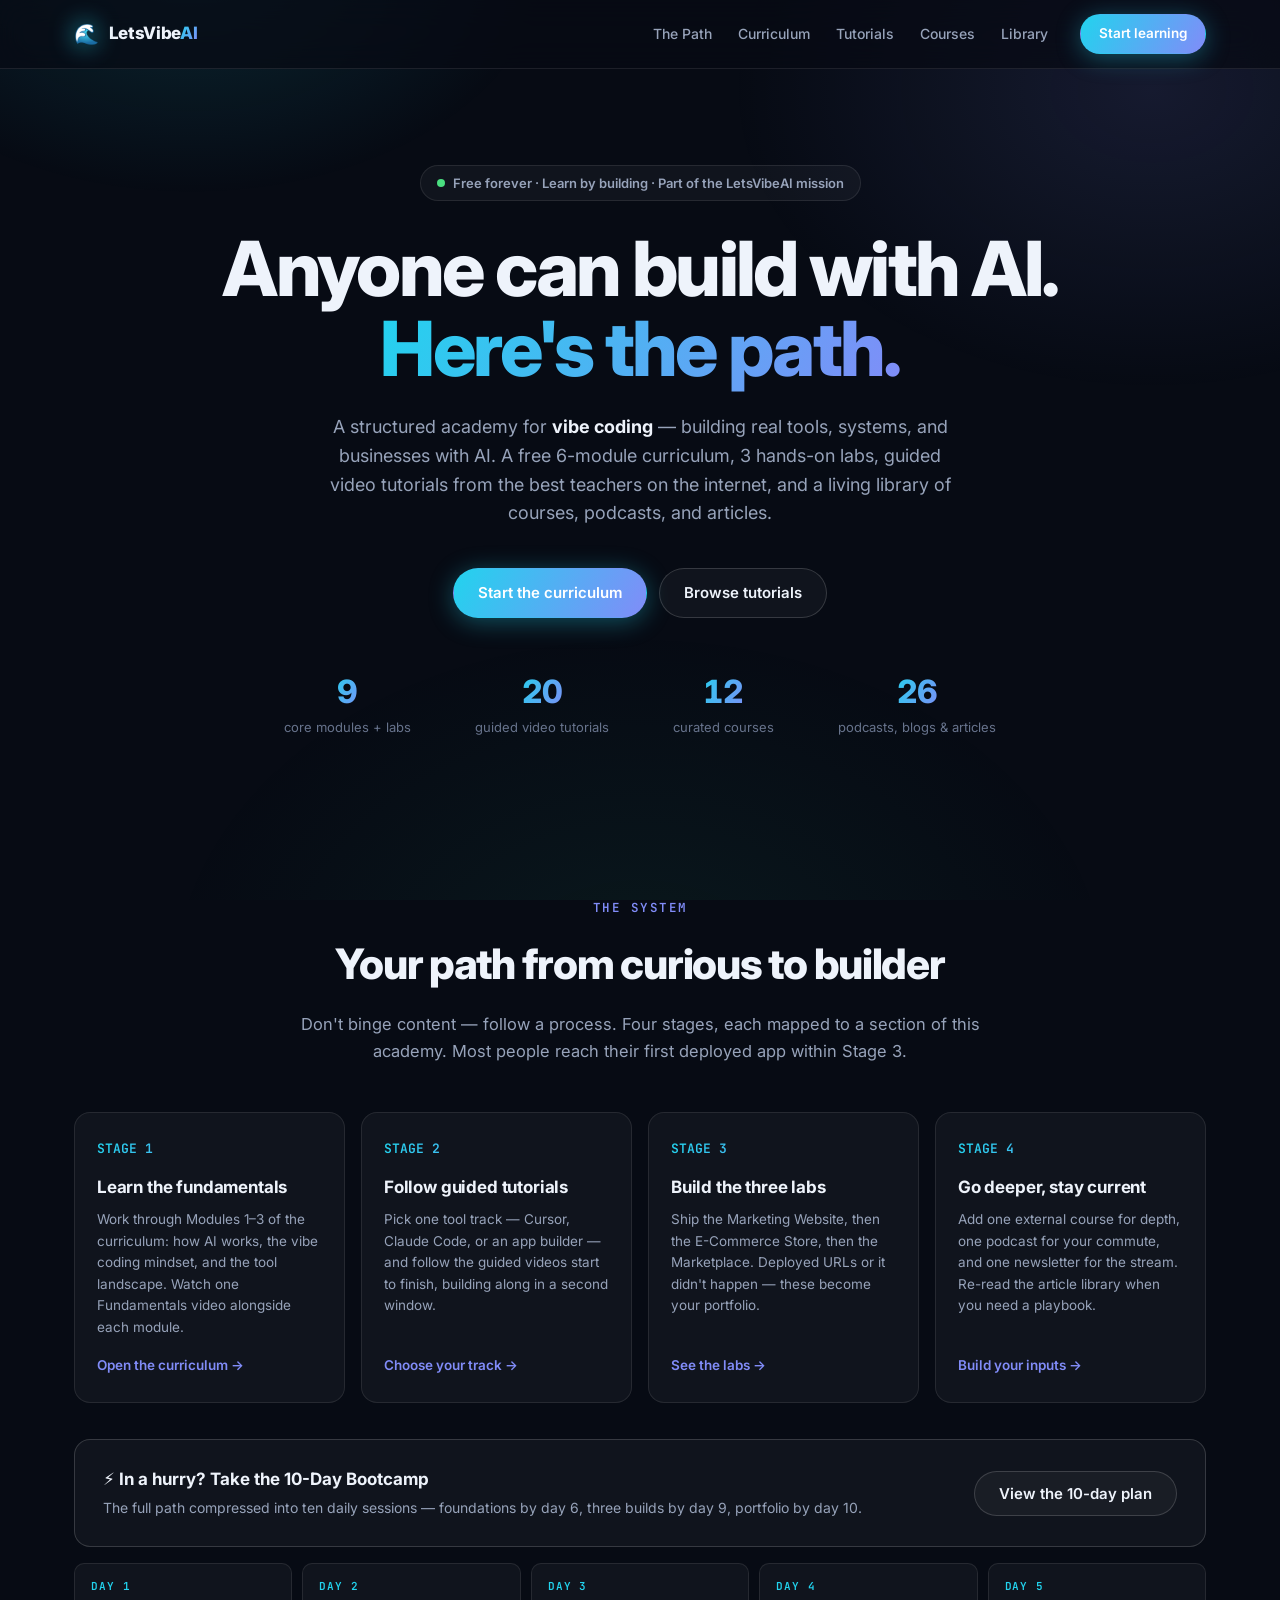
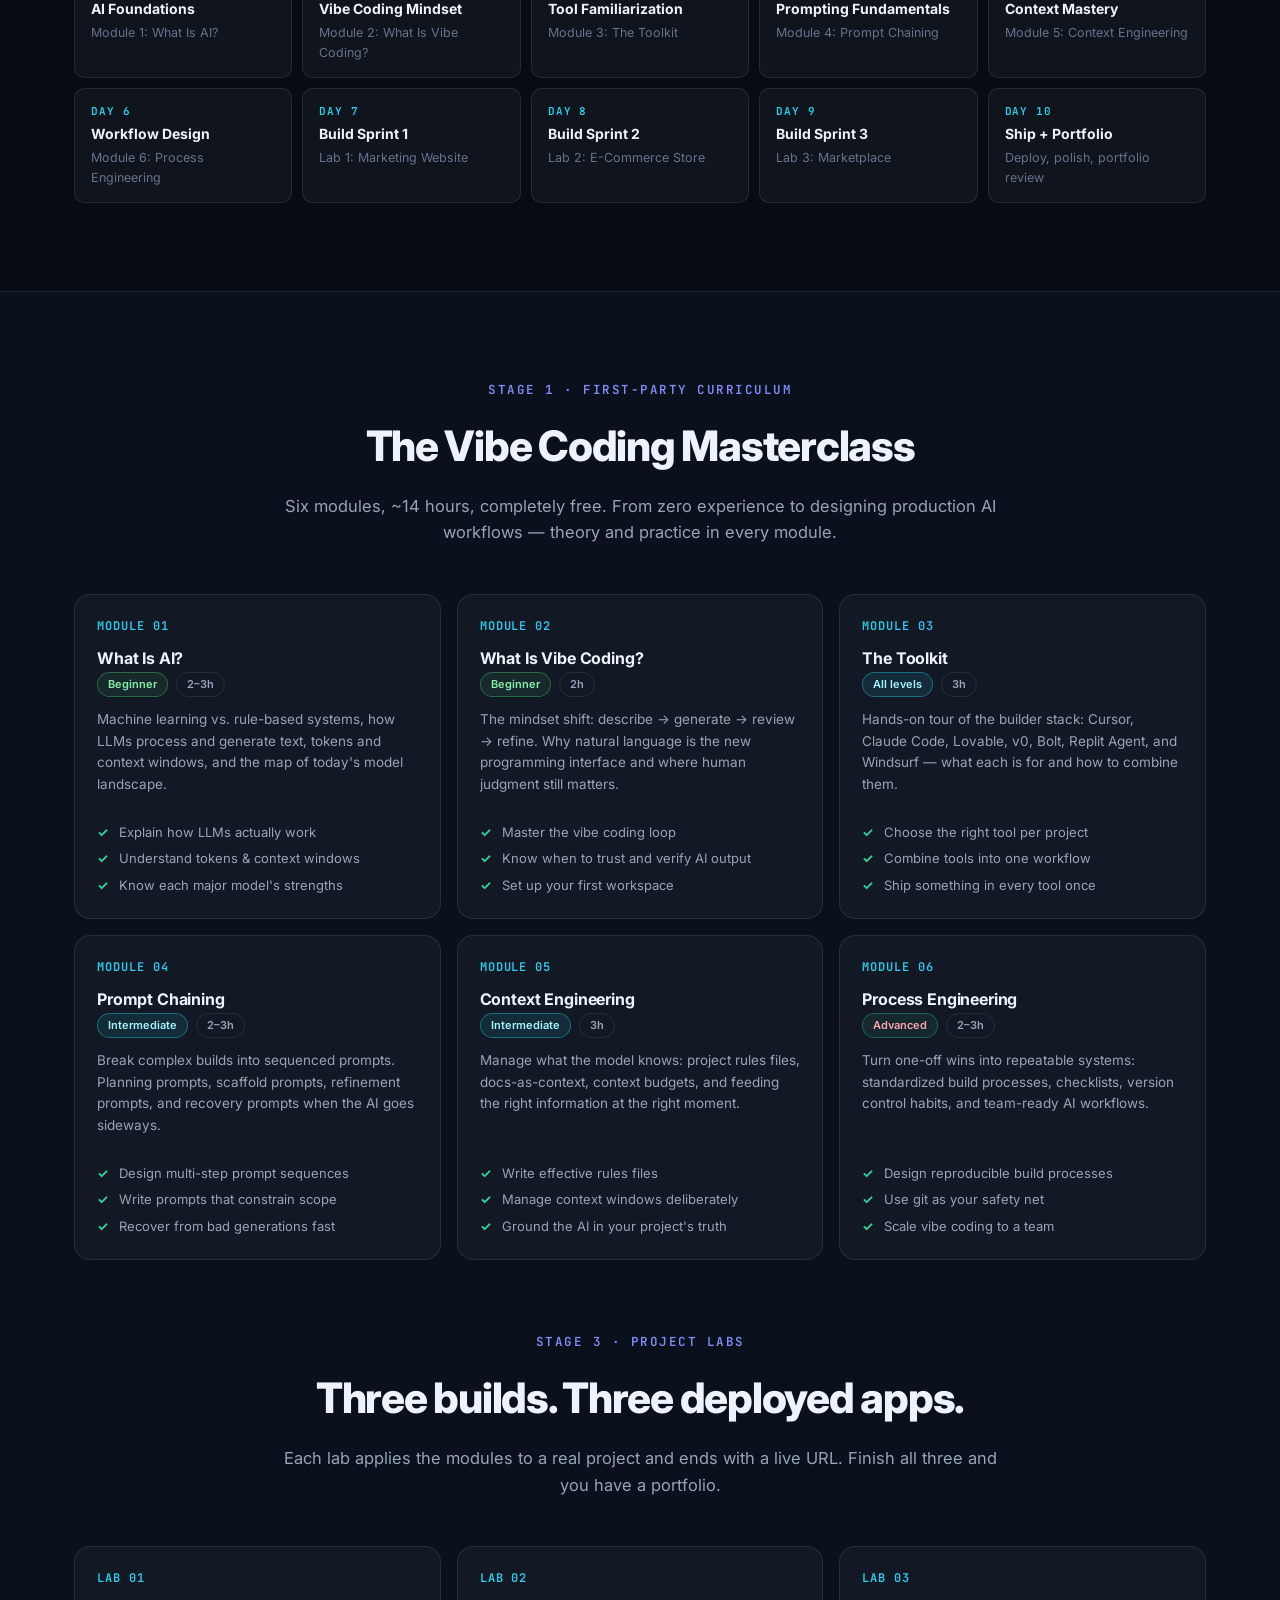
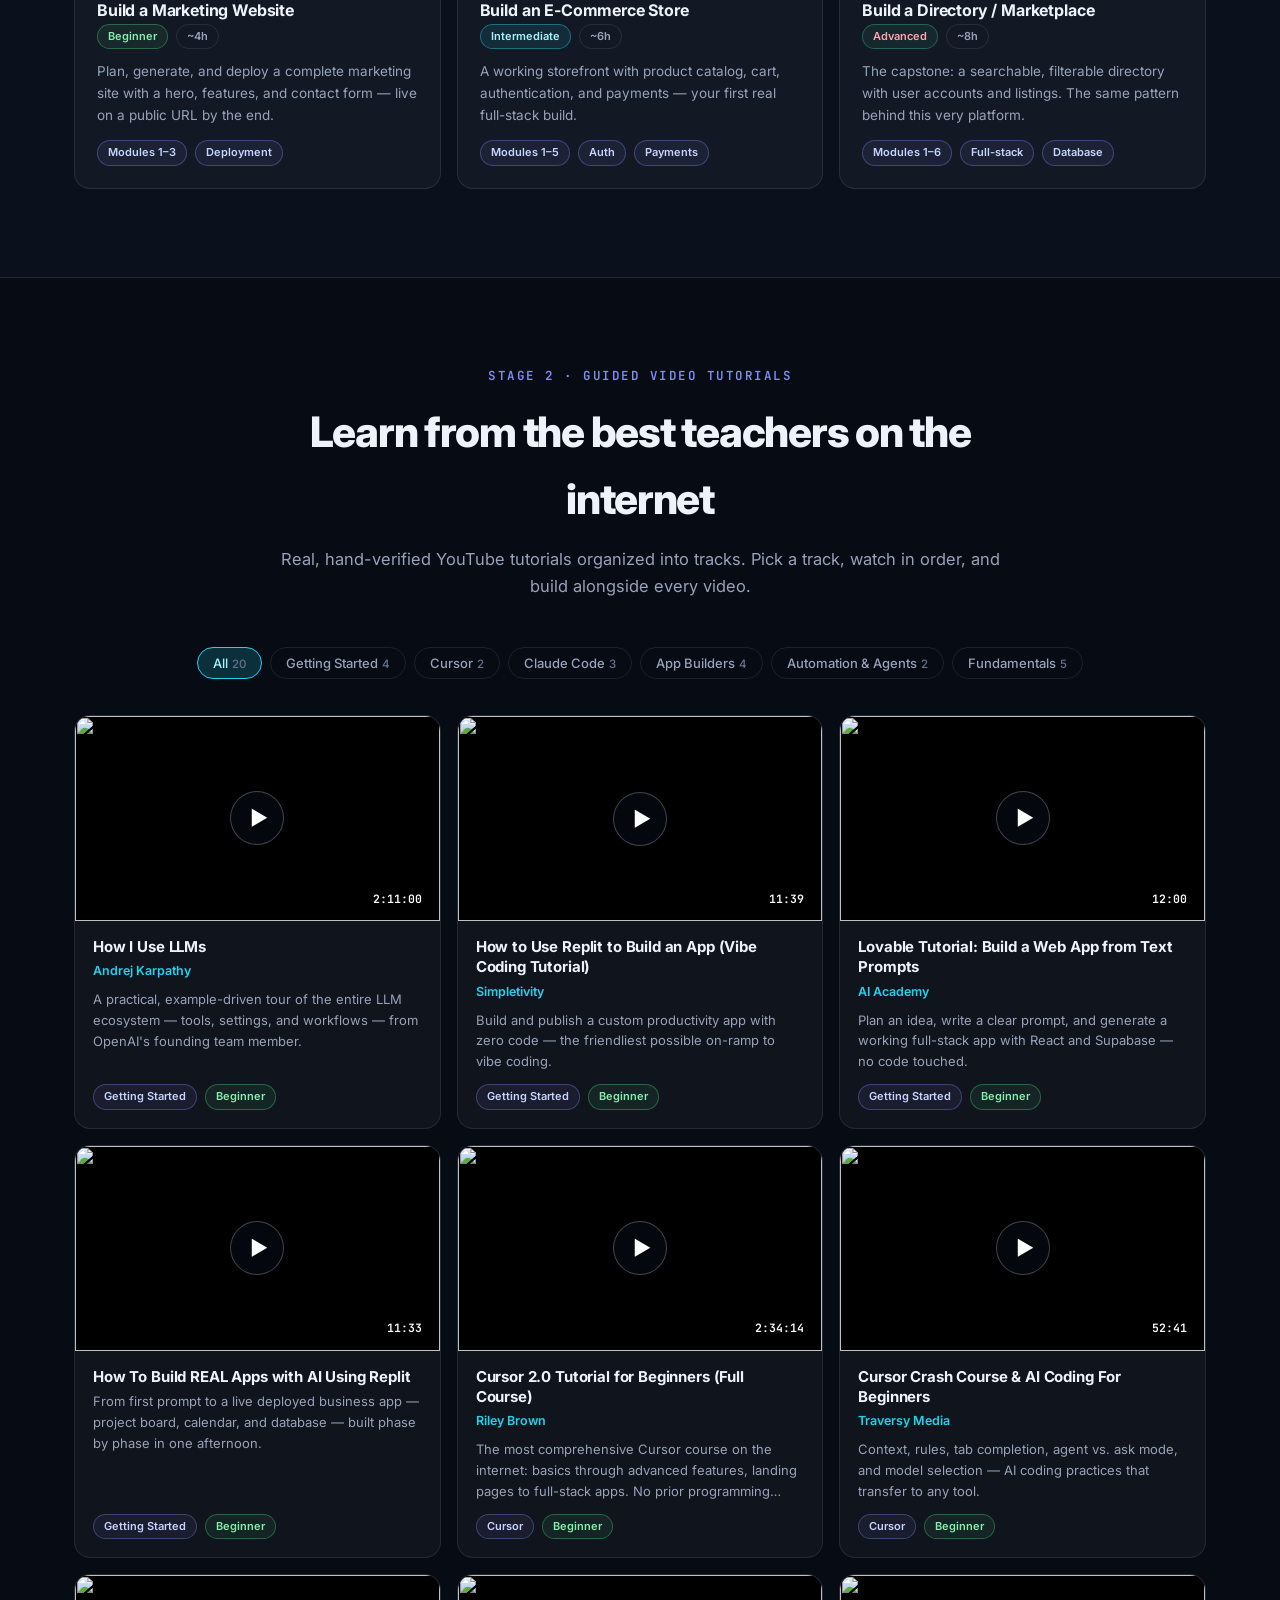
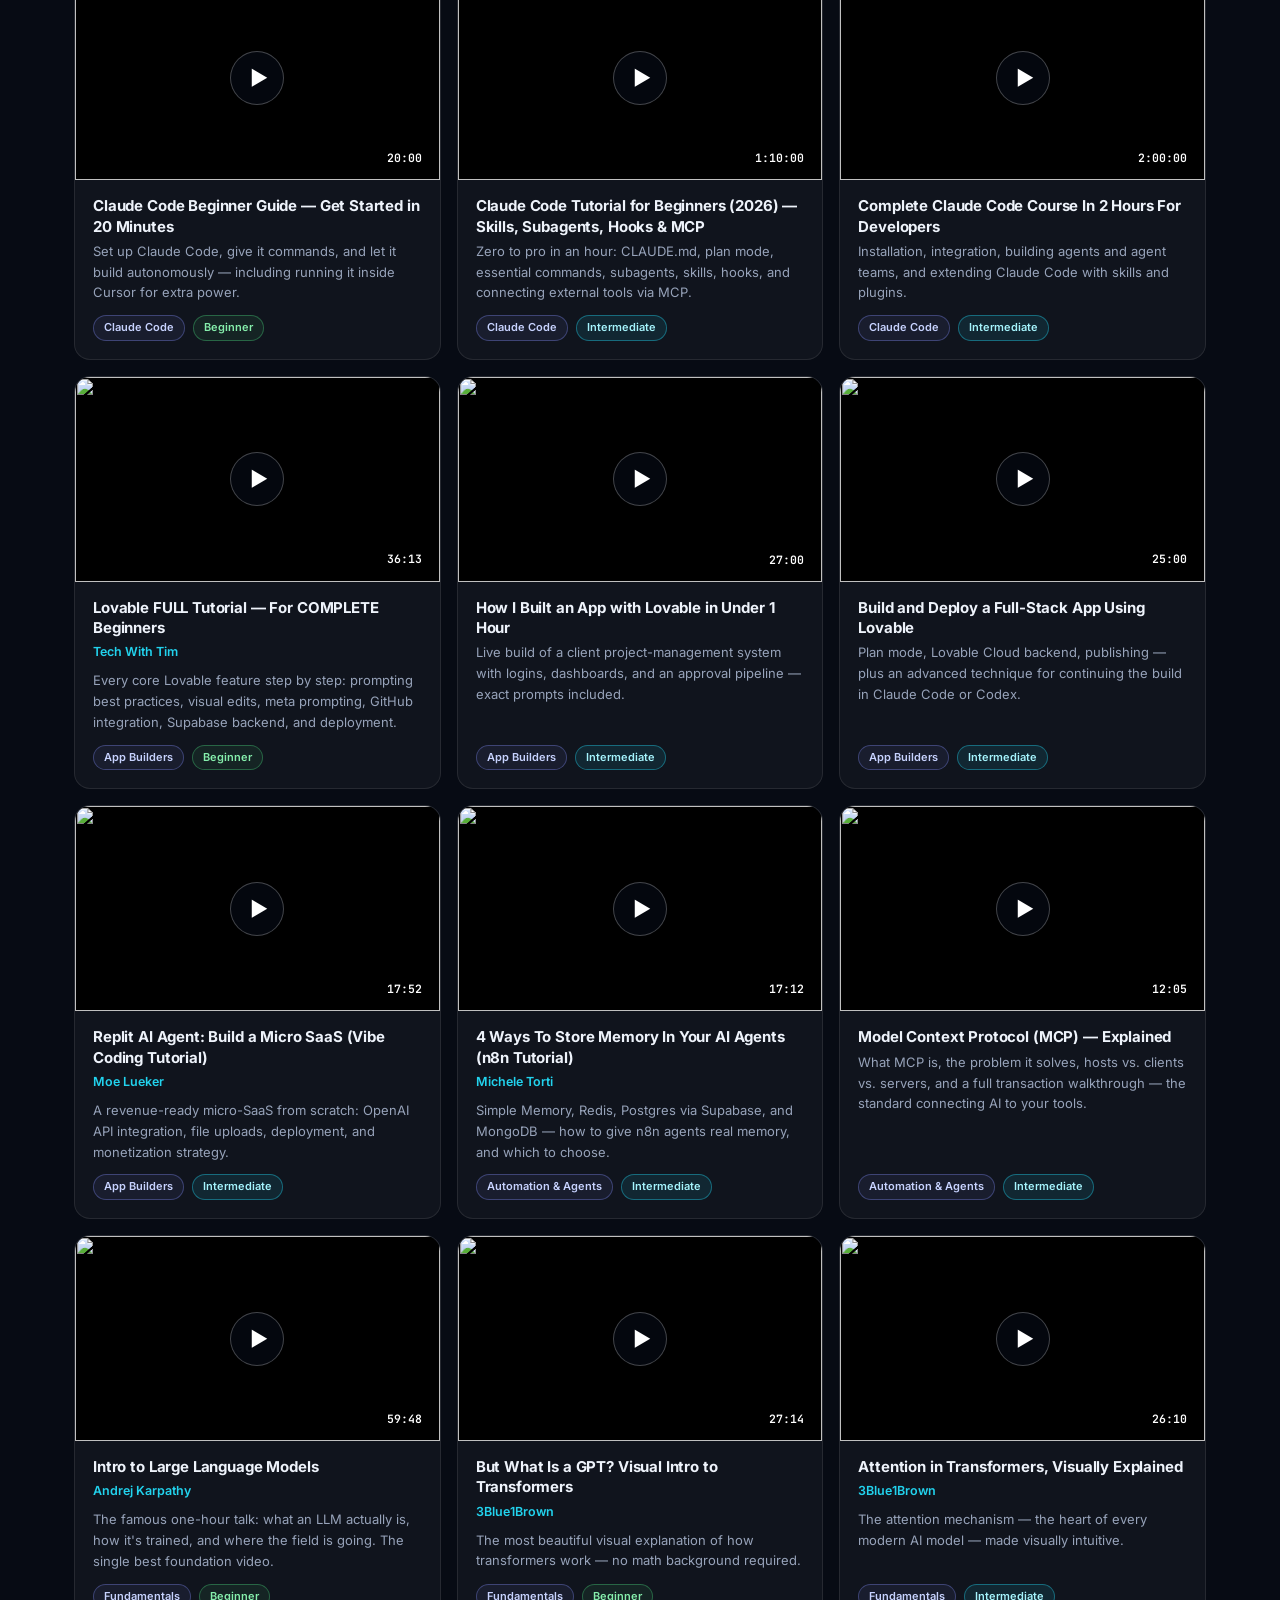
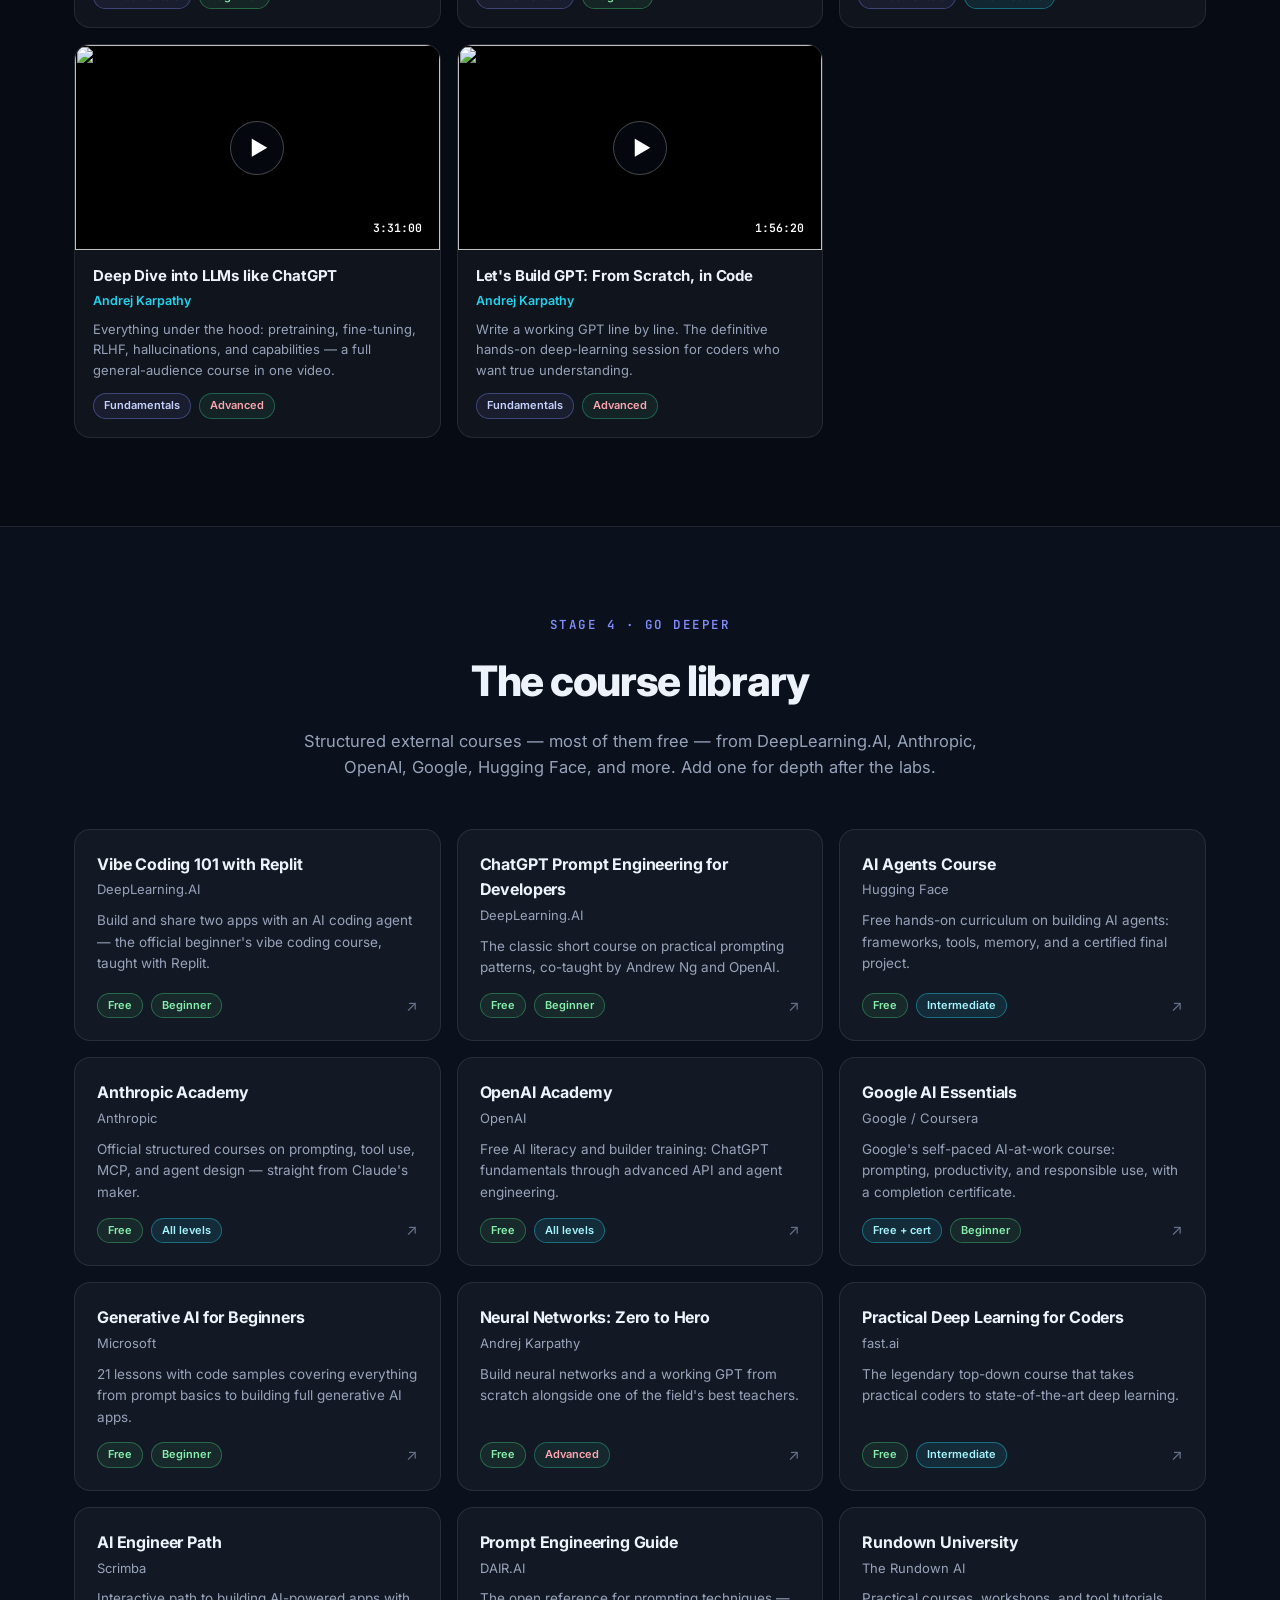
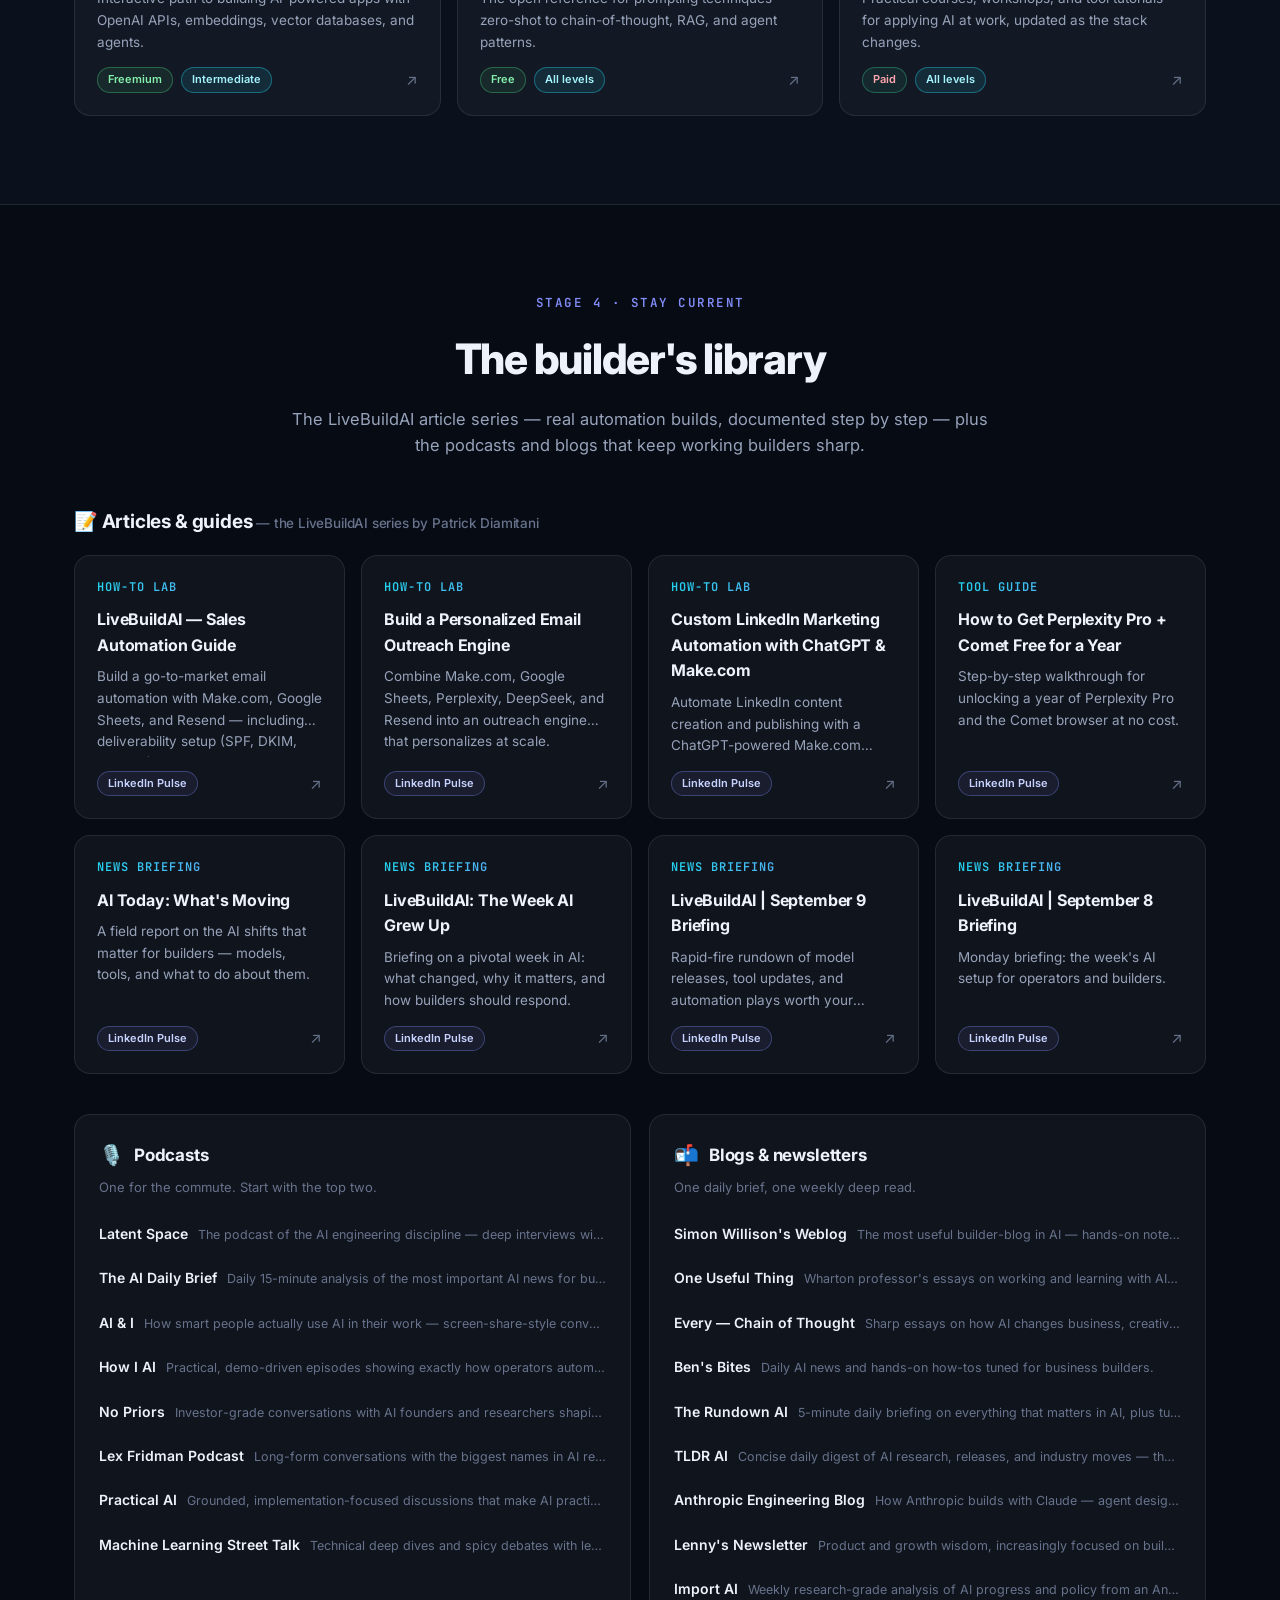
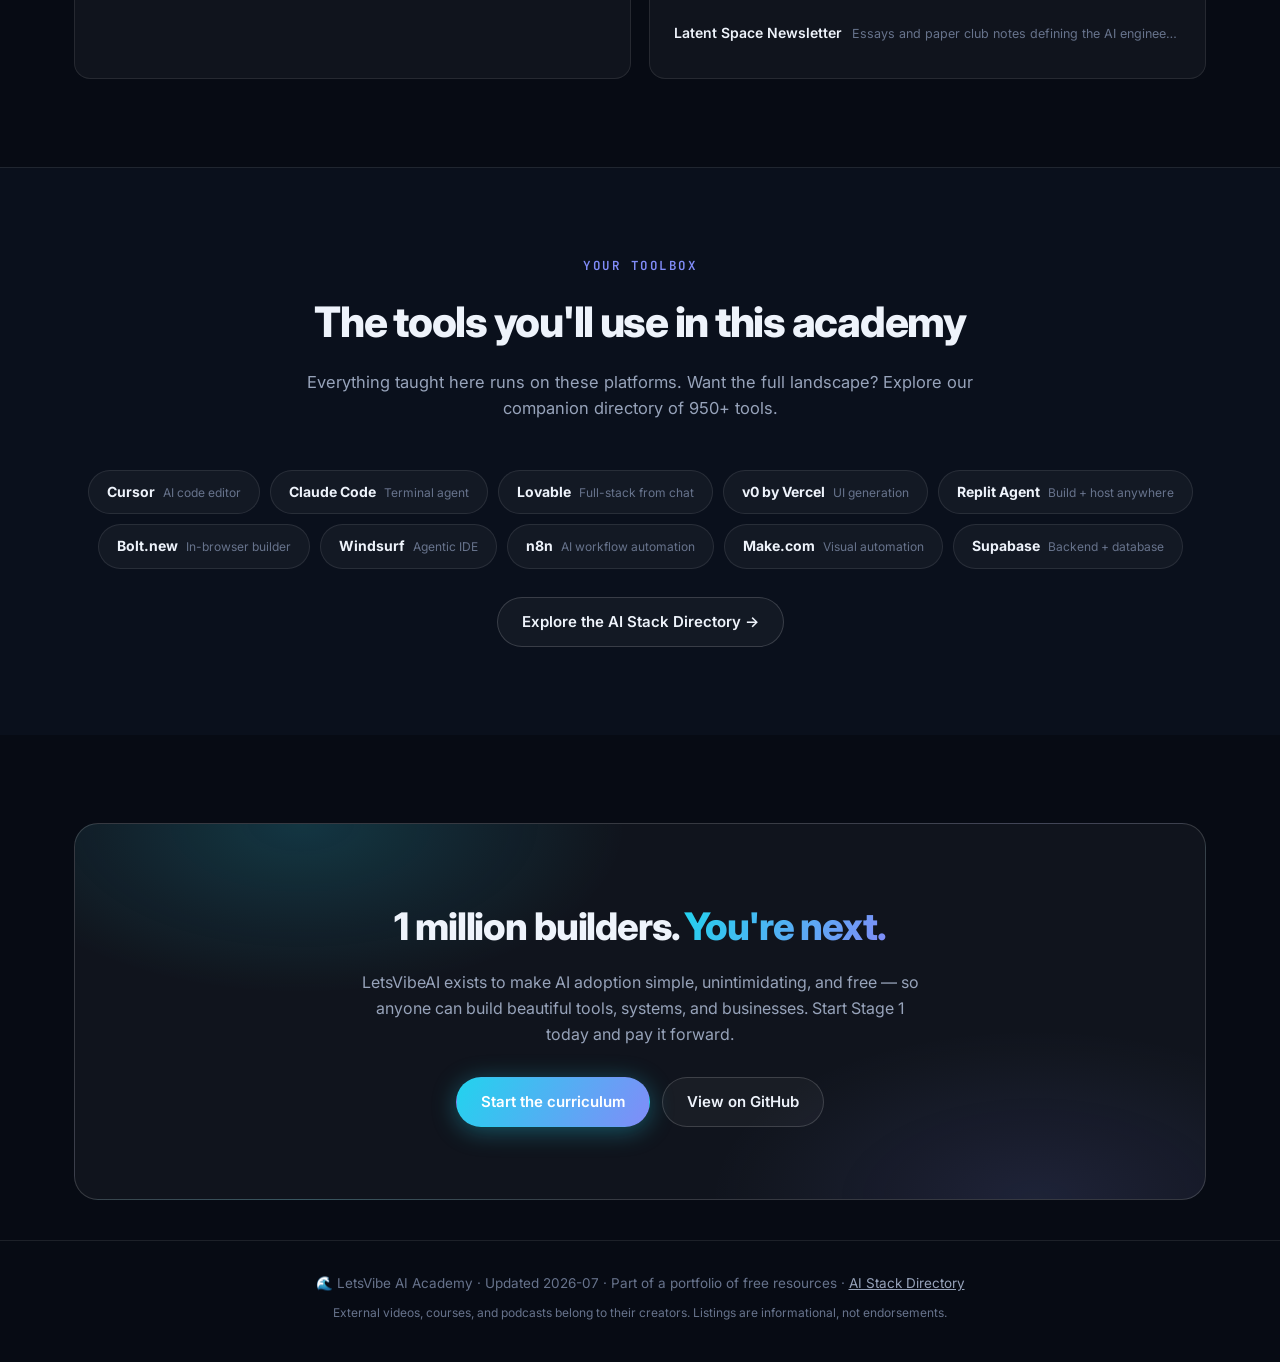
==== letsvibe/index.html @ 491e7964 "Build LetsVibe AI Academy — structured vibe coding learning platform - 4-stage learning path with 10" ====
<!DOCTYPE html>
<html lang="en">
<head>
  <meta charset="UTF-8" />
  <meta name="viewport" content="width=device-width, initial-scale=1.0" />
  <title>LetsVibe AI Academy — Learn to Build with AI, Step by Step</title>
  <meta name="description" content="The structured path from AI-curious to AI builder: a free 6-module curriculum, 3 project labs, guided video tutorials, courses, podcasts, and a builder's article library." />
  <meta property="og:title" content="LetsVibe AI Academy" />
  <meta property="og:description" content="Learn vibe coding with a structured curriculum, real guided tutorials, and a curated library of courses, podcasts, and articles." />
  <meta property="og:type" content="website" />
  <link rel="preconnect" href="https://fonts.googleapis.com" />
  <link rel="preconnect" href="https://fonts.gstatic.com" crossorigin />
  <link href="https://fonts.googleapis.com/css2?family=Inter:wght@400;500;600;700;800&family=JetBrains+Mono:wght@500;600&display=swap" rel="stylesheet" />
  <link rel="icon" href="data:image/svg+xml,<svg xmlns='http://www.w3.org/2000/svg' viewBox='0 0 100 100'><text y='.9em' font-size='90'>🌊</text></svg>" />
  <link rel="stylesheet" href="assets/styles.css" />
</head>
<body>

  <div class="bg-glow" aria-hidden="true"></div>

  <!-- ============ NAV ============ -->
  <header class="nav" id="top">
    <div class="nav-inner">
      <a class="brand" href="#top">
        <span class="brand-mark">🌊</span>
        <span class="brand-name">LetsVibe<span class="brand-accent">AI</span></span>
      </a>
      <nav class="nav-links">
        <a href="#path">The Path</a>
        <a href="#curriculum">Curriculum</a>
        <a href="#tutorials">Tutorials</a>
        <a href="#courses">Courses</a>
        <a href="#library">Library</a>
      </nav>
      <a class="btn btn-sm btn-primary nav-cta" href="#path">Start learning</a>
    </div>
  </header>

  <!-- ============ HERO ============ -->
  <section class="hero">
    <div class="container">
      <p class="hero-eyebrow"><span class="pulse-dot"></span> Free forever · Learn by building · Part of the LetsVibeAI mission</p>
      <h1 class="hero-title">Anyone can build with AI.<br /><span class="gradient-text">Here's the path.</span></h1>
      <p class="hero-sub">
        A structured academy for <strong>vibe coding</strong> — building real tools, systems, and businesses
        with AI. A free 6-module curriculum, 3 hands-on labs, guided video tutorials from the best
        teachers on the internet, and a living library of courses, podcasts, and articles.
      </p>
      <div class="hero-actions">
        <a class="btn btn-primary" href="#curriculum">Start the curriculum</a>
        <a class="btn btn-ghost" href="#tutorials">Browse tutorials</a>
      </div>
      <div class="hero-stats">
        <div class="stat"><span class="stat-num" data-stat="modules">—</span><span class="stat-label">core modules + labs</span></div>
        <div class="stat"><span class="stat-num" data-stat="videos">—</span><span class="stat-label">guided video tutorials</span></div>
        <div class="stat"><span class="stat-num" data-stat="courses">—</span><span class="stat-label">curated courses</span></div>
        <div class="stat"><span class="stat-num" data-stat="library">—</span><span class="stat-label">podcasts, blogs & articles</span></div>
      </div>
    </div>
  </section>

  <!-- ============ THE PATH ============ -->
  <section class="section" id="path">
    <div class="container">
      <div class="section-head">
        <p class="section-eyebrow">The system</p>
        <h2 class="section-title">Your path from curious to builder</h2>
        <p class="section-sub">Don't binge content — follow a process. Four stages, each mapped to a section of this academy. Most people reach their first deployed app within Stage 3.</p>
      </div>
      <ol class="playbook">
        <li class="play-card">
          <div class="play-num">STAGE 1</div>
          <h3>Learn the fundamentals</h3>
          <p>Work through Modules 1–3 of the curriculum: how AI works, the vibe coding mindset, and the tool landscape. Watch one Fundamentals video alongside each module.</p>
          <a class="play-link" href="#curriculum">Open the curriculum →</a>
        </li>
        <li class="play-card">
          <div class="play-num">STAGE 2</div>
          <h3>Follow guided tutorials</h3>
          <p>Pick one tool track — Cursor, Claude Code, or an app builder — and follow the guided videos start to finish, building along in a second window.</p>
          <a class="play-link" href="#tutorials">Choose your track →</a>
        </li>
        <li class="play-card">
          <div class="play-num">STAGE 3</div>
          <h3>Build the three labs</h3>
          <p>Ship the Marketing Website, then the E-Commerce Store, then the Marketplace. Deployed URLs or it didn't happen — these become your portfolio.</p>
          <a class="play-link" href="#labs">See the labs →</a>
        </li>
        <li class="play-card">
          <div class="play-num">STAGE 4</div>
          <h3>Go deeper, stay current</h3>
          <p>Add one external course for depth, one podcast for your commute, and one newsletter for the stream. Re-read the article library when you need a playbook.</p>
          <a class="play-link" href="#library">Build your inputs →</a>
        </li>
      </ol>
      <div class="bootcamp-banner">
        <div>
          <h3>⚡ In a hurry? Take the 10-Day Bootcamp</h3>
          <p>The full path compressed into ten daily sessions — foundations by day 6, three builds by day 9, portfolio by day 10.</p>
        </div>
        <button class="btn btn-ghost" id="bootcamp-toggle">View the 10-day plan</button>
      </div>
      <div class="bootcamp-grid" id="bootcamp-grid" hidden></div>
    </div>
  </section>

  <!-- ============ CURRICULUM ============ -->
  <section class="section section-alt" id="curriculum">
    <div class="container">
      <div class="section-head">
        <p class="section-eyebrow">Stage 1 · First-party curriculum</p>
        <h2 class="section-title">The Vibe Coding Masterclass</h2>
        <p class="section-sub">Six modules, ~14 hours, completely free. From zero experience to designing production AI workflows — theory and practice in every module.</p>
      </div>
      <div class="grid grid-3" id="module-grid"></div>

      <div class="section-head labs-head" id="labs">
        <p class="section-eyebrow">Stage 3 · Project labs</p>
        <h2 class="section-title">Three builds. Three deployed apps.</h2>
        <p class="section-sub">Each lab applies the modules to a real project and ends with a live URL. Finish all three and you have a portfolio.</p>
      </div>
      <div class="grid grid-3" id="lab-grid"></div>
    </div>
  </section>

  <!-- ============ GUIDED TUTORIALS ============ -->
  <section class="section" id="tutorials">
    <div class="container">
      <div class="section-head">
        <p class="section-eyebrow">Stage 2 · Guided video tutorials</p>
        <h2 class="section-title">Learn from the best teachers on the internet</h2>
        <p class="section-sub">Real, hand-verified YouTube tutorials organized into tracks. Pick a track, watch in order, and build alongside every video.</p>
      </div>
      <div class="chip-row chip-row-center" id="track-chips"></div>
      <div class="grid grid-3" id="video-grid"></div>
    </div>
  </section>

  <!-- ============ COURSE LIBRARY ============ -->
  <section class="section section-alt" id="courses">
    <div class="container">
      <div class="section-head">
        <p class="section-eyebrow">Stage 4 · Go deeper</p>
        <h2 class="section-title">The course library</h2>
        <p class="section-sub">Structured external courses — most of them free — from DeepLearning.AI, Anthropic, OpenAI, Google, Hugging Face, and more. Add one for depth after the labs.</p>
      </div>
      <div class="grid grid-3" id="course-grid"></div>
    </div>
  </section>

  <!-- ============ LIBRARY: ARTICLES / PODCASTS / BLOGS ============ -->
  <section class="section" id="library">
    <div class="container">
      <div class="section-head">
        <p class="section-eyebrow">Stage 4 · Stay current</p>
        <h2 class="section-title">The builder's library</h2>
        <p class="section-sub">The LiveBuildAI article series — real automation builds, documented step by step — plus the podcasts and blogs that keep working builders sharp.</p>
      </div>

      <h3 class="library-subhead">📝 Articles &amp; guides <span class="library-note">— the LiveBuildAI series by Patrick Diamitani</span></h3>
      <div class="grid grid-4" id="article-grid"></div>

      <div class="lane-cols">
        <div class="lane">
          <div class="lane-head"><span class="lane-icon">🎙️</span><h3>Podcasts</h3></div>
          <p class="lane-sub">One for the commute. Start with the top two.</p>
          <ul class="lane-list" id="podcast-list"></ul>
        </div>
        <div class="lane">
          <div class="lane-head"><span class="lane-icon">📬</span><h3>Blogs &amp; newsletters</h3></div>
          <p class="lane-sub">One daily brief, one weekly deep read.</p>
          <ul class="lane-list" id="blog-list"></ul>
        </div>
      </div>
    </div>
  </section>

  <!-- ============ TOOLBOX ============ -->
  <section class="section section-alt toolbox-section">
    <div class="container">
      <div class="section-head">
        <p class="section-eyebrow">Your toolbox</p>
        <h2 class="section-title">The tools you'll use in this academy</h2>
        <p class="section-sub">Everything taught here runs on these platforms. Want the full landscape? Explore our companion directory of 950+ tools.</p>
      </div>
      <div class="tool-strip" id="tool-strip"></div>
      <p class="toolbox-more"><a class="btn btn-ghost" href="https://aitooldirectory-two.vercel.app" target="_blank" rel="noopener">Explore the AI Stack Directory →</a></p>
    </div>
  </section>

  <!-- ============ CTA / FOOTER ============ -->
  <section class="section cta-section">
    <div class="container">
      <div class="cta-card">
        <h2>1 million builders. <span class="gradient-text">You're next.</span></h2>
        <p>LetsVibeAI exists to make AI adoption simple, unintimidating, and free — so anyone can build beautiful tools, systems, and businesses. Start Stage 1 today and pay it forward.</p>
        <div class="cta-actions">
          <a class="btn btn-primary" href="#curriculum">Start the curriculum</a>
          <a class="btn btn-ghost" href="https://github.com/diamitani/aitooldirectory" rel="noopener">View on GitHub</a>
        </div>
      </div>
    </div>
  </section>

  <footer class="footer">
    <div class="container footer-inner">
      <p>🌊 LetsVibe AI Academy · <span id="footer-updated"></span> · Part of a portfolio of free resources · <a href="https://aitooldirectory-two.vercel.app">AI Stack Directory</a></p>
      <p class="footer-note">External videos, courses, and podcasts belong to their creators. Listings are informational, not endorsements.</p>
    </div>
  </footer>

  <!-- video modal -->
  <div class="video-modal" id="video-modal" hidden>
    <div class="video-modal-backdrop" data-close></div>
    <div class="video-modal-body">
      <button class="video-modal-close" data-close aria-label="Close">✕</button>
      <div class="video-embed" id="video-embed"></div>
    </div>
  </div>

  <script src="assets/data.js"></script>
  <script src="assets/app.js"></script>
</body>
</html>
---- letsvibe/assets/styles.css ----
/* ============================================================
   AI Stack Directory — 2026 Edition
   Dark, glassy, gradient-accented SaaS aesthetic.
   ============================================================ */

:root {
  --bg: #070b14;
  --bg-alt: #0a101c;
  --surface: rgba(255, 255, 255, 0.04);
  --surface-hover: rgba(255, 255, 255, 0.07);
  --border: rgba(255, 255, 255, 0.09);
  --border-strong: rgba(255, 255, 255, 0.16);
  --text: #eef3fb;
  --text-dim: #97a3ba;
  --text-faint: #67738c;
  --accent-1: #22d3ee;
  --accent-2: #818cf8;
  --accent-3: #34d399;
  --gradient: linear-gradient(120deg, var(--accent-1), var(--accent-2));
  --gradient-warm: linear-gradient(120deg, var(--accent-3), var(--accent-1));
  --radius: 16px;
  --radius-sm: 10px;
  --font: "Inter", system-ui, -apple-system, sans-serif;
  --mono: "JetBrains Mono", ui-monospace, monospace;
  --shadow-card: 0 8px 32px rgba(0, 0, 0, 0.35);
}

* { box-sizing: border-box; margin: 0; padding: 0; }

html { scroll-behavior: smooth; scroll-padding-top: 84px; }

body {
  font-family: var(--font);
  background: var(--bg);
  color: var(--text);
  line-height: 1.6;
  -webkit-font-smoothing: antialiased;
  overflow-x: hidden;
}

.container { max-width: 1180px; margin: 0 auto; padding: 0 24px; }

/* ---------- ambient background ---------- */
.bg-glow {
  position: fixed; inset: 0; z-index: -1; pointer-events: none;
  background:
    radial-gradient(600px 400px at 15% -5%, rgba(34, 211, 238, 0.14), transparent 60%),
    radial-gradient(700px 500px at 90% 10%, rgba(129, 140, 248, 0.12), transparent 60%),
    radial-gradient(800px 600px at 50% 110%, rgba(52, 211, 153, 0.07), transparent 60%);
}

/* ---------- nav ---------- */
.nav {
  position: sticky; top: 0; z-index: 50;
  backdrop-filter: blur(16px);
  -webkit-backdrop-filter: blur(16px);
  background: rgba(7, 11, 20, 0.72);
  border-bottom: 1px solid var(--border);
}
.nav-inner {
  max-width: 1180px; margin: 0 auto; padding: 14px 24px;
  display: flex; align-items: center; gap: 32px;
}
.brand { display: flex; align-items: center; gap: 10px; text-decoration: none; color: var(--text); font-weight: 800; font-size: 17px; letter-spacing: -0.02em; }
.brand-mark { font-size: 20px; filter: drop-shadow(0 0 12px rgba(34, 211, 238, 0.8)); }
.brand-accent { background: var(--gradient); -webkit-background-clip: text; background-clip: text; color: transparent; }
.nav-links { display: flex; gap: 26px; margin-left: auto; }
.nav-links a { color: var(--text-dim); text-decoration: none; font-size: 14px; font-weight: 500; transition: color 0.15s; }
.nav-links a:hover { color: var(--text); }
.nav-cta { flex-shrink: 0; }

/* ---------- buttons ---------- */
.btn {
  display: inline-flex; align-items: center; justify-content: center; gap: 8px;
  padding: 12px 24px; border-radius: 999px; border: 1px solid transparent;
  font-family: var(--font); font-size: 15px; font-weight: 600;
  text-decoration: none; cursor: pointer; transition: all 0.18s ease;
}
.btn-sm { padding: 8px 18px; font-size: 13.5px; }
.btn-primary {
  background: var(--gradient); color: #fff;
  box-shadow: 0 4px 24px rgba(34, 211, 238, 0.35);
}
.btn-primary:hover { transform: translateY(-1px); box-shadow: 0 8px 32px rgba(34, 211, 238, 0.5); }
.btn-ghost { background: var(--surface); color: var(--text); border-color: var(--border-strong); }
.btn-ghost:hover { background: var(--surface-hover); }

/* ---------- hero ---------- */
.hero { padding: 96px 0 72px; text-align: center; }
.hero-eyebrow {
  display: inline-flex; align-items: center; gap: 8px;
  font-size: 13px; font-weight: 600; color: var(--text-dim);
  border: 1px solid var(--border); border-radius: 999px;
  padding: 7px 16px; margin-bottom: 28px; background: var(--surface);
}
.pulse-dot {
  width: 8px; height: 8px; border-radius: 50%; background: #4ade80;
  box-shadow: 0 0 0 0 rgba(74, 222, 128, 0.6); animation: pulse 2s infinite;
}
@keyframes pulse {
  0% { box-shadow: 0 0 0 0 rgba(74, 222, 128, 0.55); }
  70% { box-shadow: 0 0 0 9px rgba(74, 222, 128, 0); }
  100% { box-shadow: 0 0 0 0 rgba(74, 222, 128, 0); }
}
.hero-title {
  font-size: clamp(40px, 7vw, 76px); font-weight: 800;
  letter-spacing: -0.035em; line-height: 1.05; margin-bottom: 24px;
}
.gradient-text { background: var(--gradient); -webkit-background-clip: text; background-clip: text; color: transparent; }
.hero-sub { max-width: 640px; margin: 0 auto 40px; font-size: 18px; color: var(--text-dim); }
.hero-sub strong { color: var(--text); }

.hero-search {
  position: relative; max-width: 620px; margin: 0 auto 48px;
  display: flex; align-items: center;
}
.hero-search input {
  width: 100%; padding: 18px 56px 18px 52px;
  background: rgba(255, 255, 255, 0.05); border: 1px solid var(--border-strong);
  border-radius: 999px; color: var(--text); font-family: var(--font); font-size: 16px;
  outline: none; transition: border-color 0.15s, box-shadow 0.15s;
}
.hero-search input:focus { border-color: var(--accent-1); box-shadow: 0 0 0 4px rgba(34, 211, 238, 0.18); }
.hero-search .search-icon { position: absolute; left: 20px; width: 19px; height: 19px; color: var(--text-faint); }
.hero-search kbd {
  position: absolute; right: 18px; font-family: var(--mono); font-size: 12px;
  color: var(--text-faint); border: 1px solid var(--border-strong);
  border-radius: 6px; padding: 3px 8px;
}

.hero-stats { display: flex; justify-content: center; gap: clamp(24px, 5vw, 64px); flex-wrap: wrap; }
.stat { display: flex; flex-direction: column; align-items: center; }
.stat-num { font-size: 32px; font-weight: 800; letter-spacing: -0.02em; font-variant-numeric: tabular-nums; background: var(--gradient); -webkit-background-clip: text; background-clip: text; color: transparent; }
.stat-label { font-size: 13px; color: var(--text-faint); }

/* ---------- sections ---------- */
.section { padding: 88px 0; }
.section-alt { background: var(--bg-alt); border-top: 1px solid var(--border); border-bottom: 1px solid var(--border); }
.section-head { max-width: 720px; margin: 0 auto 48px; text-align: center; }
.section-eyebrow {
  font-family: var(--mono); font-size: 12.5px; font-weight: 600; text-transform: uppercase;
  letter-spacing: 0.12em; color: var(--accent-2); margin-bottom: 12px;
}
.section-title { font-size: clamp(28px, 4vw, 42px); font-weight: 800; letter-spacing: -0.03em; margin-bottom: 14px; }
.section-sub { color: var(--text-dim); font-size: 16.5px; }
.section-sub strong { color: var(--text); }

/* ---------- playbook ---------- */
.playbook {
  list-style: none;
  display: grid; grid-template-columns: repeat(auto-fit, minmax(210px, 1fr)); gap: 16px;
  counter-reset: step;
}
.play-card {
  position: relative; padding: 26px 22px;
  background: var(--surface); border: 1px solid var(--border); border-radius: var(--radius);
  transition: transform 0.18s ease, border-color 0.18s ease, background 0.18s;
  display: flex; flex-direction: column;
}
.play-card:hover { transform: translateY(-4px); border-color: var(--border-strong); background: var(--surface-hover); }
.play-num {
  font-family: var(--mono); font-size: 13px; font-weight: 600;
  background: var(--gradient); -webkit-background-clip: text; background-clip: text; color: transparent;
  margin-bottom: 14px;
}
.play-card h3 { font-size: 17px; font-weight: 700; letter-spacing: -0.01em; margin-bottom: 8px; }
.play-card p { font-size: 13.5px; color: var(--text-dim); flex: 1; margin-bottom: 16px; }
.play-link { font-size: 13.5px; font-weight: 600; color: var(--accent-2); text-decoration: none; }
.play-link:hover { text-decoration: underline; }

/* ---------- persona picker ---------- */
.persona-picker { display: flex; justify-content: center; gap: 10px; flex-wrap: wrap; margin-bottom: 20px; }
.persona-btn {
  padding: 11px 22px; border-radius: 999px; font-family: var(--font);
  font-size: 14.5px; font-weight: 600; cursor: pointer;
  background: var(--surface); color: var(--text-dim); border: 1px solid var(--border);
  transition: all 0.15s;
}
.persona-btn:hover { color: var(--text); border-color: var(--border-strong); }
.persona-btn.active {
  background: var(--gradient); color: #fff; border-color: transparent;
  box-shadow: 0 4px 20px rgba(34, 211, 238, 0.35);
}
.persona-blurb { text-align: center; color: var(--text-dim); font-size: 15px; max-width: 620px; margin: 0 auto 36px; min-height: 24px; }

/* ---------- toolbar ---------- */
.toolbar {
  background: var(--surface); border: 1px solid var(--border); border-radius: var(--radius);
  padding: 18px; margin-bottom: 22px;
}
.toolbar-row { display: flex; gap: 12px; flex-wrap: wrap; margin-bottom: 14px; }
.search-box { position: relative; flex: 1 1 260px; display: flex; align-items: center; }
.search-box input {
  width: 100%; padding: 12px 16px 12px 44px;
  background: rgba(0, 0, 0, 0.25); border: 1px solid var(--border); border-radius: var(--radius-sm);
  color: var(--text); font-family: var(--font); font-size: 14.5px; outline: none;
  transition: border-color 0.15s;
}
.search-box input:focus { border-color: var(--accent-1); }
.search-box .search-icon { position: absolute; left: 15px; width: 17px; height: 17px; color: var(--text-faint); }

.segmented { display: inline-flex; background: rgba(0, 0, 0, 0.25); border: 1px solid var(--border); border-radius: var(--radius-sm); padding: 4px; }
.seg-btn {
  padding: 8px 16px; border: none; border-radius: 7px; cursor: pointer;
  background: transparent; color: var(--text-dim);
  font-family: var(--font); font-size: 13.5px; font-weight: 600; transition: all 0.15s; white-space: nowrap;
}
.seg-btn.active { background: var(--gradient); color: #fff; }

.select {
  padding: 10px 14px; background: rgba(0, 0, 0, 0.25); border: 1px solid var(--border);
  border-radius: var(--radius-sm); color: var(--text); font-family: var(--font);
  font-size: 13.5px; font-weight: 500; cursor: pointer; outline: none;
}
.select option { background: #14141f; }

.chip-row { display: flex; gap: 8px; flex-wrap: wrap; align-items: center; }
.chip-row-sub { margin-top: 12px; }
.chip-row-label { font-size: 12px; font-weight: 600; text-transform: uppercase; letter-spacing: 0.08em; color: var(--text-faint); margin-right: 4px; }
.chip {
  padding: 7px 15px; border-radius: 999px; cursor: pointer;
  background: transparent; color: var(--text-dim); border: 1px solid var(--border);
  font-family: var(--font); font-size: 13px; font-weight: 500; transition: all 0.15s;
}
.chip:hover { color: var(--text); border-color: var(--border-strong); }
.chip.active { background: rgba(34, 211, 238, 0.18); border-color: var(--accent-1); color: #a5f3fc; }
.chip-sm { padding: 5px 12px; font-size: 12.5px; }
.chip .chip-count { color: var(--text-faint); font-size: 11.5px; margin-left: 4px; }

.result-count { font-size: 13.5px; color: var(--text-faint); margin-bottom: 18px; font-variant-numeric: tabular-nums; }

/* ---------- cards grid ---------- */
.grid { display: grid; grid-template-columns: repeat(auto-fill, minmax(300px, 1fr)); gap: 16px; }

.card {
  position: relative; display: flex; flex-direction: column;
  padding: 22px; background: var(--surface); border: 1px solid var(--border);
  border-radius: var(--radius); text-decoration: none; color: inherit;
  transition: transform 0.18s ease, border-color 0.18s, background 0.18s, box-shadow 0.18s;
}
.card:hover {
  transform: translateY(-4px); border-color: rgba(34, 211, 238, 0.5);
  background: var(--surface-hover); box-shadow: var(--shadow-card);
}
.card-top { display: flex; align-items: flex-start; gap: 12px; margin-bottom: 10px; }
.card-logo {
  width: 40px; height: 40px; border-radius: 10px; flex-shrink: 0;
  display: flex; align-items: center; justify-content: center;
  font-weight: 800; font-size: 17px; color: #fff;
  background: linear-gradient(135deg, var(--logo-a, #7c6cff), var(--logo-b, #38d0ff));
}
.card-title-wrap { min-width: 0; }
.card-name { font-size: 16px; font-weight: 700; letter-spacing: -0.01em; display: flex; align-items: center; gap: 7px; flex-wrap: wrap; }
.card-tagline { font-size: 13px; color: var(--text-dim); margin-top: 2px; }
.card-desc {
  font-size: 13.5px; color: var(--text-dim); flex: 1; margin-bottom: 14px;
  display: -webkit-box; -webkit-line-clamp: 3; -webkit-box-orient: vertical; overflow: hidden;
}
.card-foot { display: flex; align-items: center; gap: 8px; flex-wrap: wrap; }
.badge {
  font-size: 11px; font-weight: 600; padding: 3px 10px; border-radius: 999px;
  border: 1px solid var(--border); color: var(--text-dim); white-space: nowrap;
}
.badge-cat { color: #c7d2fe; border-color: rgba(129, 140, 248, 0.35); background: rgba(129, 140, 248, 0.08); }
.badge-free { color: #86efac; border-color: rgba(74, 222, 128, 0.35); background: rgba(74, 222, 128, 0.08); }
.badge-freemium { color: #a5f3fc; border-color: rgba(34, 211, 238, 0.4); background: rgba(34, 211, 238, 0.1); }
.badge-paid { color: #fda4af; border-color: rgba(52, 211, 153, 0.35); background: rgba(52, 211, 153, 0.08); }
.badge-featured {
  color: #fbbf24; border-color: rgba(251, 191, 36, 0.4); background: rgba(251, 191, 36, 0.08);
}
.card-arrow {
  margin-left: auto; color: var(--text-faint); font-size: 15px;
  transition: transform 0.18s, color 0.18s;
}
.card:hover .card-arrow { transform: translate(3px, -3px); color: var(--accent-2); }

.load-more-wrap { display: flex; justify-content: center; margin-top: 32px; }
.empty-state { text-align: center; color: var(--text-faint); padding: 48px 0; font-size: 15px; }

/* ---------- resources ---------- */
.resource-lanes { display: grid; grid-template-columns: repeat(auto-fit, minmax(300px, 1fr)); gap: 18px; }
.lane {
  background: var(--surface); border: 1px solid var(--border); border-radius: var(--radius);
  padding: 24px; display: flex; flex-direction: column;
}
.lane-head { display: flex; align-items: center; gap: 10px; margin-bottom: 6px; }
.lane-icon { font-size: 20px; }
.lane h3 { font-size: 17px; font-weight: 700; letter-spacing: -0.01em; }
.lane-sub { font-size: 13px; color: var(--text-faint); margin-bottom: 16px; }
.lane-list { list-style: none; display: flex; flex-direction: column; gap: 4px; }
.lane-item {
  display: flex; align-items: baseline; gap: 10px; padding: 9px 10px; margin: 0 -10px;
  border-radius: var(--radius-sm); text-decoration: none; transition: background 0.15s;
}
.lane-item:hover { background: var(--surface-hover); }
.lane-item-name { font-size: 14px; font-weight: 600; color: var(--text); white-space: nowrap; }
.lane-item-desc { font-size: 12.5px; color: var(--text-faint); overflow: hidden; text-overflow: ellipsis; white-space: nowrap; }

/* ---------- CTA & footer ---------- */
.cta-section { padding-bottom: 40px; }
.cta-card {
  text-align: center; padding: clamp(40px, 6vw, 72px);
  border-radius: 24px; border: 1px solid var(--border-strong);
  background:
    radial-gradient(500px 260px at 20% 0%, rgba(34, 211, 238, 0.18), transparent 65%),
    radial-gradient(500px 260px at 85% 100%, rgba(129, 140, 248, 0.12), transparent 65%),
    var(--surface);
}
.cta-card h2 { font-size: clamp(26px, 4vw, 38px); font-weight: 800; letter-spacing: -0.03em; margin-bottom: 14px; }
.cta-card p { color: var(--text-dim); max-width: 560px; margin: 0 auto 30px; }
.cta-actions { display: flex; justify-content: center; gap: 12px; flex-wrap: wrap; }

.footer { border-top: 1px solid var(--border); padding: 32px 0 40px; }
.footer-inner { text-align: center; color: var(--text-faint); font-size: 13.5px; }
.footer-note { margin-top: 8px; font-size: 12px; }

/* ---------- responsive ---------- */
@media (max-width: 720px) {
  .nav-links { display: none; }
  .hero { padding: 64px 0 48px; }
  .section { padding: 60px 0; }
  .toolbar-row { flex-direction: column; }
  .segmented { width: 100%; }
  .seg-btn { flex: 1; }
}

/* ============================================================
   Academy-specific components
   ============================================================ */

.hero-actions { display: flex; justify-content: center; gap: 12px; flex-wrap: wrap; margin-bottom: 48px; }

.grid-3 { grid-template-columns: repeat(auto-fill, minmax(300px, 1fr)); }
.grid-4 { grid-template-columns: repeat(auto-fill, minmax(250px, 1fr)); }

/* ---------- bootcamp ---------- */
.bootcamp-banner {
  margin-top: 36px; padding: 26px 28px;
  display: flex; align-items: center; justify-content: space-between; gap: 20px; flex-wrap: wrap;
  background: var(--surface); border: 1px solid var(--border-strong); border-radius: var(--radius);
}
.bootcamp-banner h3 { font-size: 17px; font-weight: 700; margin-bottom: 4px; }
.bootcamp-banner p { font-size: 14px; color: var(--text-dim); }
.bootcamp-grid {
  margin-top: 16px;
  display: grid; grid-template-columns: repeat(auto-fill, minmax(200px, 1fr)); gap: 10px;
}
.bootcamp-day {
  padding: 14px 16px; background: var(--surface); border: 1px solid var(--border); border-radius: var(--radius-sm);
}
.bootcamp-day .bd-num { font-family: var(--mono); font-size: 11px; font-weight: 600; color: var(--accent-1); letter-spacing: 0.08em; }
.bootcamp-day .bd-focus { font-size: 14px; font-weight: 700; margin: 3px 0 2px; }
.bootcamp-day .bd-content { font-size: 12.5px; color: var(--text-faint); }

/* ---------- module & lab cards ---------- */
.module-card { cursor: default; }
.module-num {
  font-family: var(--mono); font-size: 12px; font-weight: 600;
  background: var(--gradient); -webkit-background-clip: text; background-clip: text; color: transparent;
  margin-bottom: 10px; letter-spacing: 0.08em;
}
.module-meta { display: flex; gap: 8px; margin-bottom: 12px; flex-wrap: wrap; }
.outcome-list { list-style: none; margin-top: 12px; display: flex; flex-direction: column; gap: 6px; }
.outcome-list li { font-size: 13px; color: var(--text-dim); padding-left: 22px; position: relative; }
.outcome-list li::before { content: "✓"; position: absolute; left: 0; color: var(--accent-3); font-weight: 700; }
.labs-head { margin-top: 72px; }

/* ---------- video cards ---------- */
.video-card { cursor: pointer; padding: 0; overflow: hidden; }
.video-thumb { position: relative; aspect-ratio: 16 / 9; background: #000; overflow: hidden; }
.video-thumb img { width: 100%; height: 100%; object-fit: cover; display: block; transition: transform 0.25s ease; }
.video-card:hover .video-thumb img { transform: scale(1.04); }
.video-play {
  position: absolute; inset: 0; display: flex; align-items: center; justify-content: center;
}
.video-play span {
  width: 54px; height: 54px; border-radius: 50%;
  display: flex; align-items: center; justify-content: center;
  background: rgba(7, 11, 20, 0.7); backdrop-filter: blur(4px);
  border: 1px solid rgba(255, 255, 255, 0.25);
  color: #fff; font-size: 20px; padding-left: 4px;
  transition: transform 0.2s, background 0.2s;
}
.video-card:hover .video-play span { transform: scale(1.1); background: rgba(34, 211, 238, 0.35); }
.video-duration {
  position: absolute; right: 10px; bottom: 10px;
  font-family: var(--mono); font-size: 11.5px; font-weight: 600;
  background: rgba(0, 0, 0, 0.75); color: #fff; border-radius: 6px; padding: 3px 8px;
}
.video-info { padding: 16px 18px 18px; display: flex; flex-direction: column; flex: 1; }
.video-title { font-size: 15px; font-weight: 700; letter-spacing: -0.01em; line-height: 1.35; margin-bottom: 4px; }
.video-creator { font-size: 12.5px; color: var(--accent-1); font-weight: 600; margin-bottom: 8px; }
.video-desc { font-size: 13px; color: var(--text-dim); flex: 1; margin-bottom: 12px;
  display: -webkit-box; -webkit-line-clamp: 3; -webkit-box-orient: vertical; overflow: hidden; }

/* ---------- video modal ---------- */
.video-modal { position: fixed; inset: 0; z-index: 100; display: flex; align-items: center; justify-content: center; }
.video-modal[hidden] { display: none; }
.video-modal-backdrop { position: absolute; inset: 0; background: rgba(4, 6, 12, 0.85); backdrop-filter: blur(6px); }
.video-modal-body { position: relative; width: min(960px, 92vw); }
.video-embed { aspect-ratio: 16 / 9; border-radius: 14px; overflow: hidden; background: #000; box-shadow: 0 24px 80px rgba(0, 0, 0, 0.6); }
.video-embed iframe { width: 100%; height: 100%; border: 0; display: block; }
.video-modal-close {
  position: absolute; top: -44px; right: 0;
  background: var(--surface); border: 1px solid var(--border-strong); border-radius: 999px;
  color: var(--text); width: 36px; height: 36px; cursor: pointer; font-size: 14px;
}
.video-modal-close:hover { background: var(--surface-hover); }

/* ---------- chips ---------- */
.chip-row-center { justify-content: center; margin-bottom: 36px; }

/* ---------- library ---------- */
.library-subhead { font-size: 19px; font-weight: 700; letter-spacing: -0.01em; margin-bottom: 18px; }
.library-note { font-size: 13.5px; font-weight: 500; color: var(--text-faint); }
.lane-cols { display: grid; grid-template-columns: repeat(auto-fit, minmax(320px, 1fr)); gap: 18px; margin-top: 40px; }

/* ---------- toolbox strip ---------- */
.tool-strip { display: flex; flex-wrap: wrap; justify-content: center; gap: 10px; }
.tool-pill {
  display: inline-flex; align-items: baseline; gap: 8px;
  padding: 10px 18px; border-radius: 999px; text-decoration: none;
  background: var(--surface); border: 1px solid var(--border);
  transition: all 0.15s;
}
.tool-pill:hover { border-color: var(--accent-1); background: var(--surface-hover); transform: translateY(-2px); }
.tool-pill .tp-name { font-size: 14px; font-weight: 700; color: var(--text); }
.tool-pill .tp-tag { font-size: 12px; color: var(--text-faint); }
.toolbox-more { text-align: center; margin-top: 28px; }
.toolbox-section { border-bottom: none; }

.footer a { color: var(--text-dim); }

@media (prefers-reduced-motion: reduce) {
  html { scroll-behavior: auto; }
  *, *::before, *::after { animation: none !important; transition: none !important; }
}
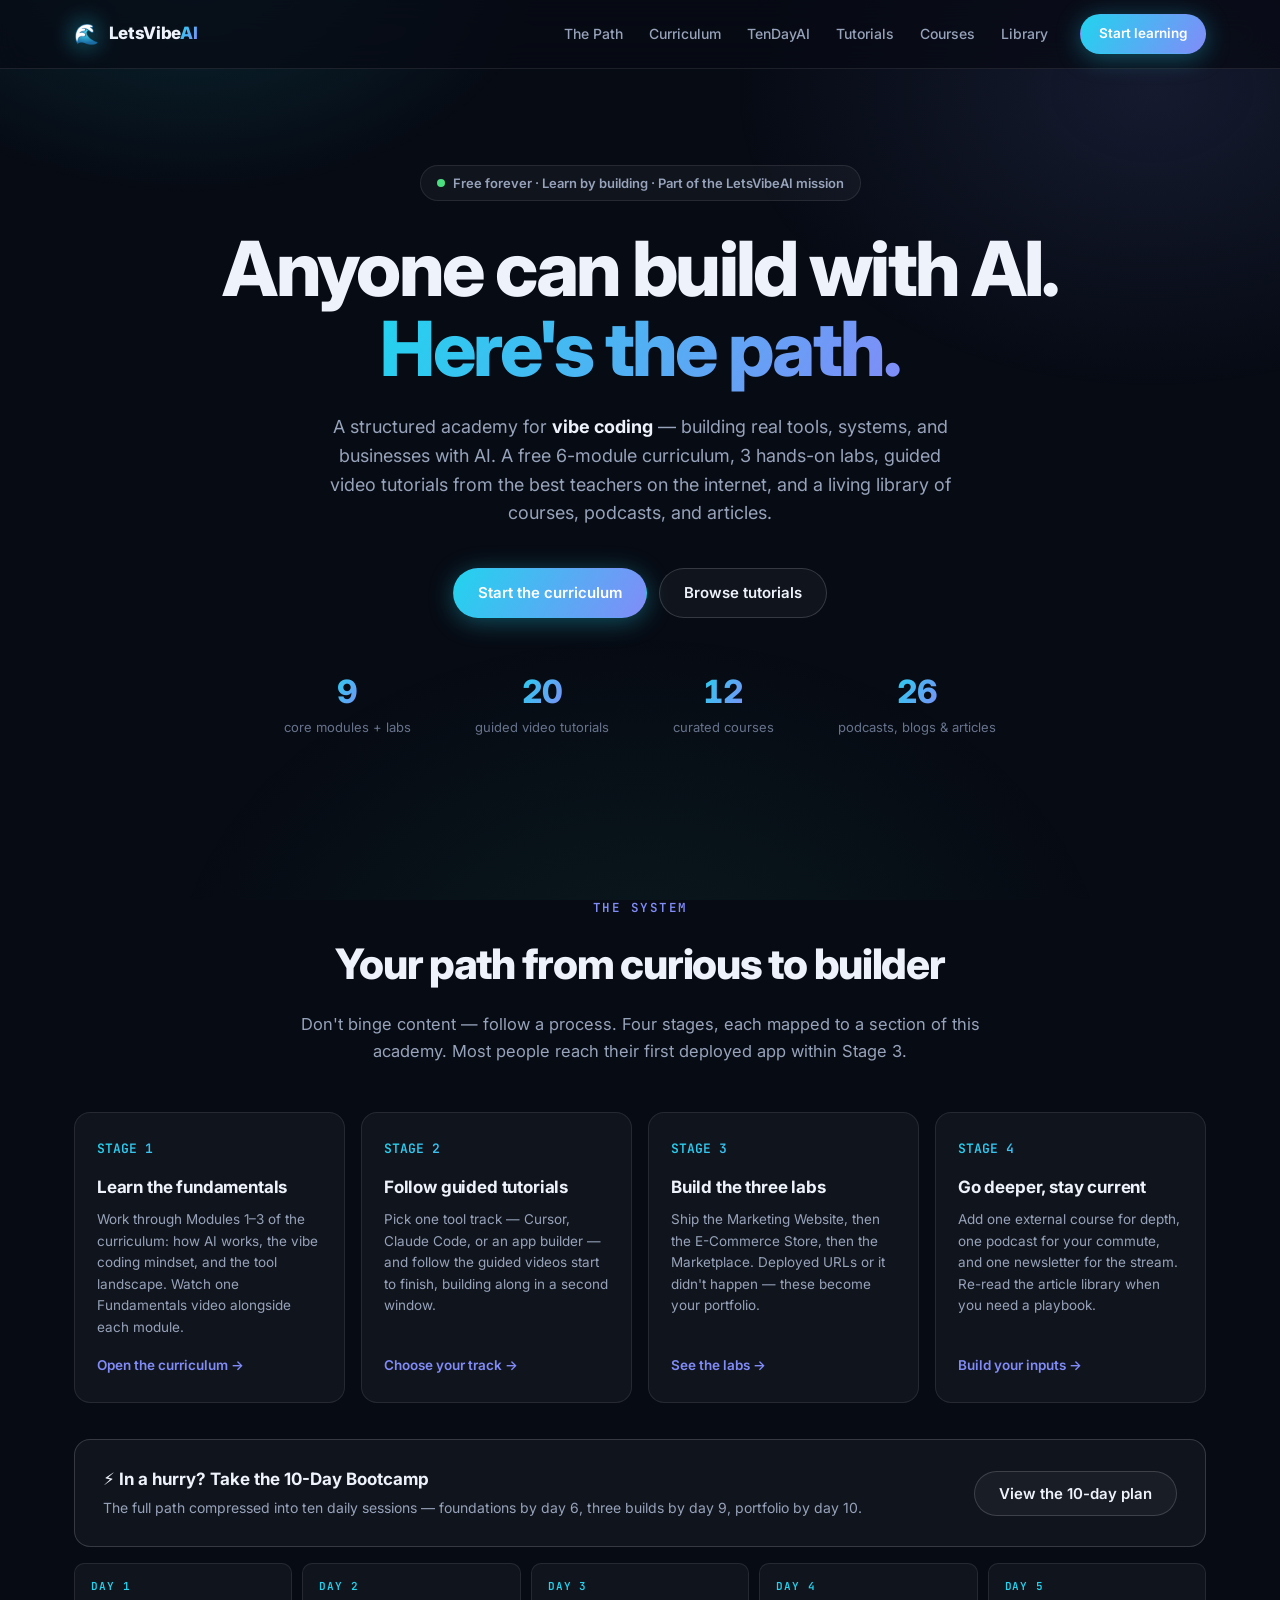
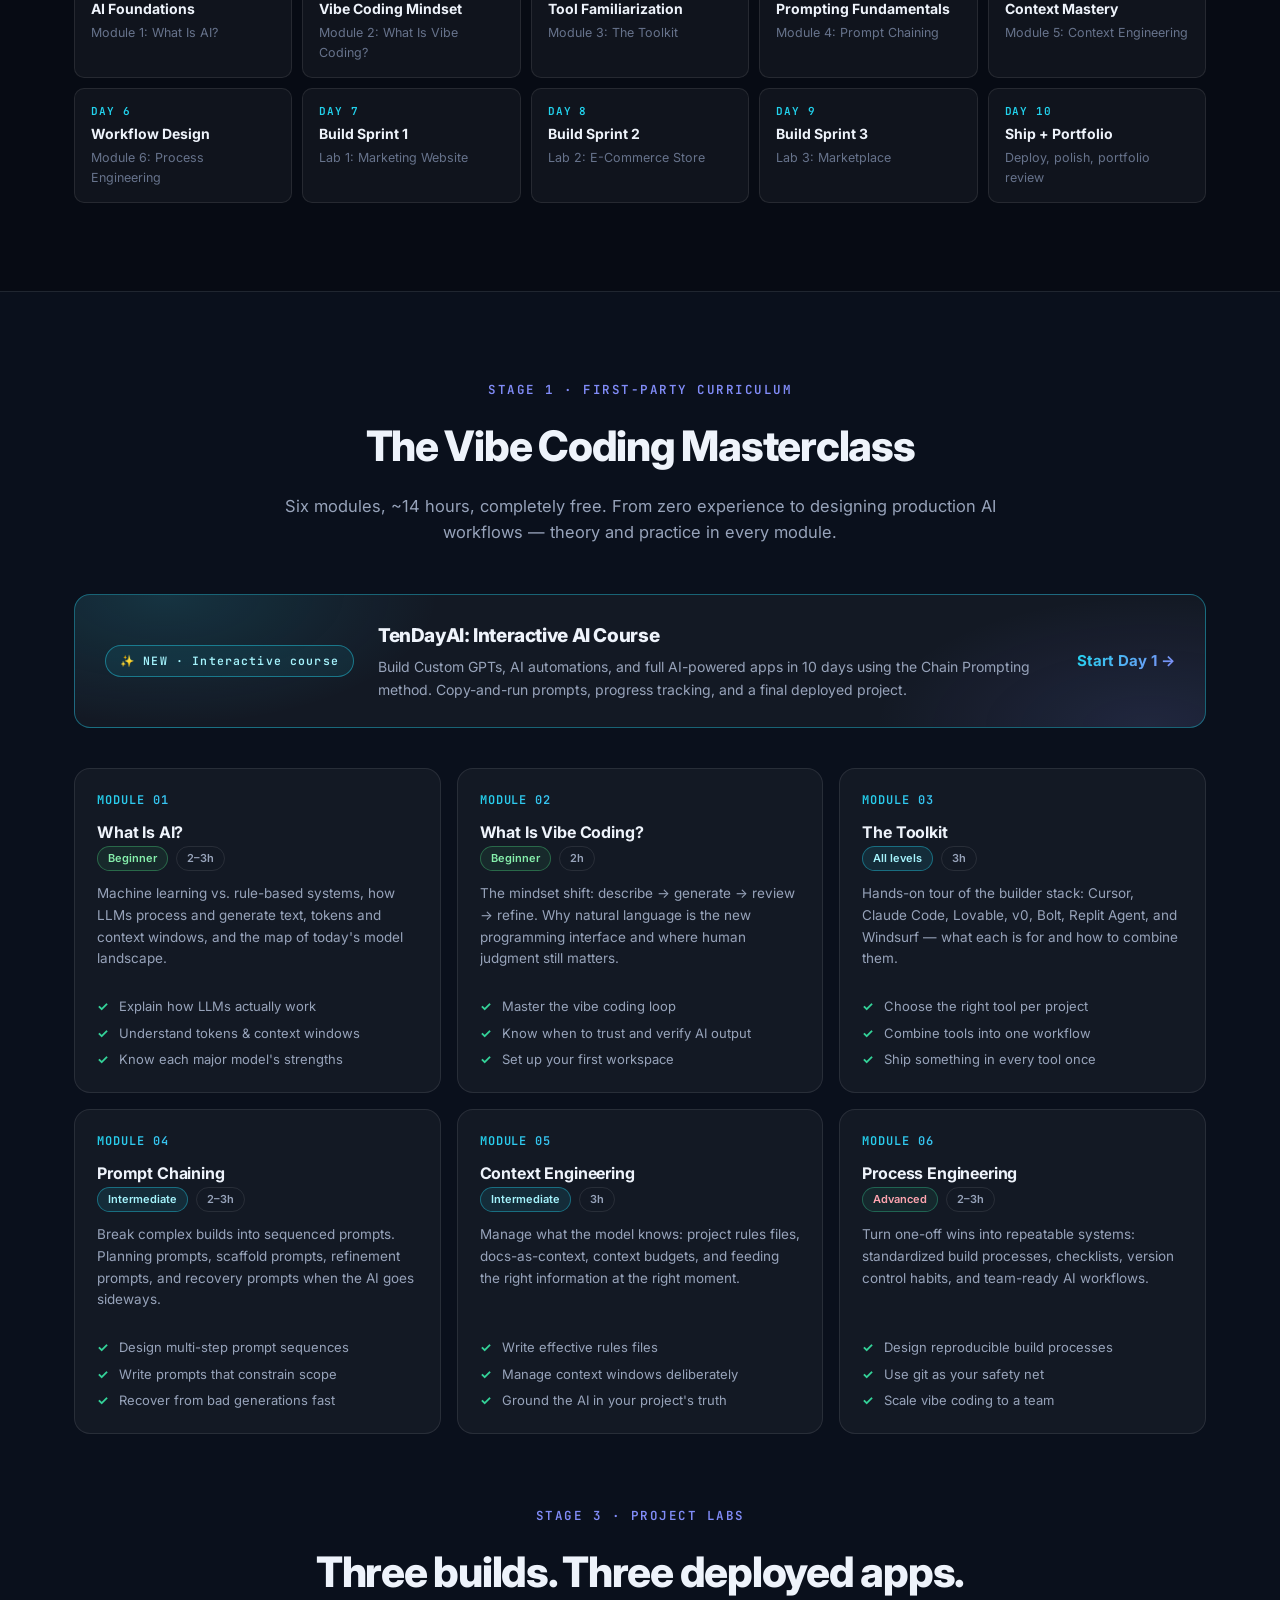
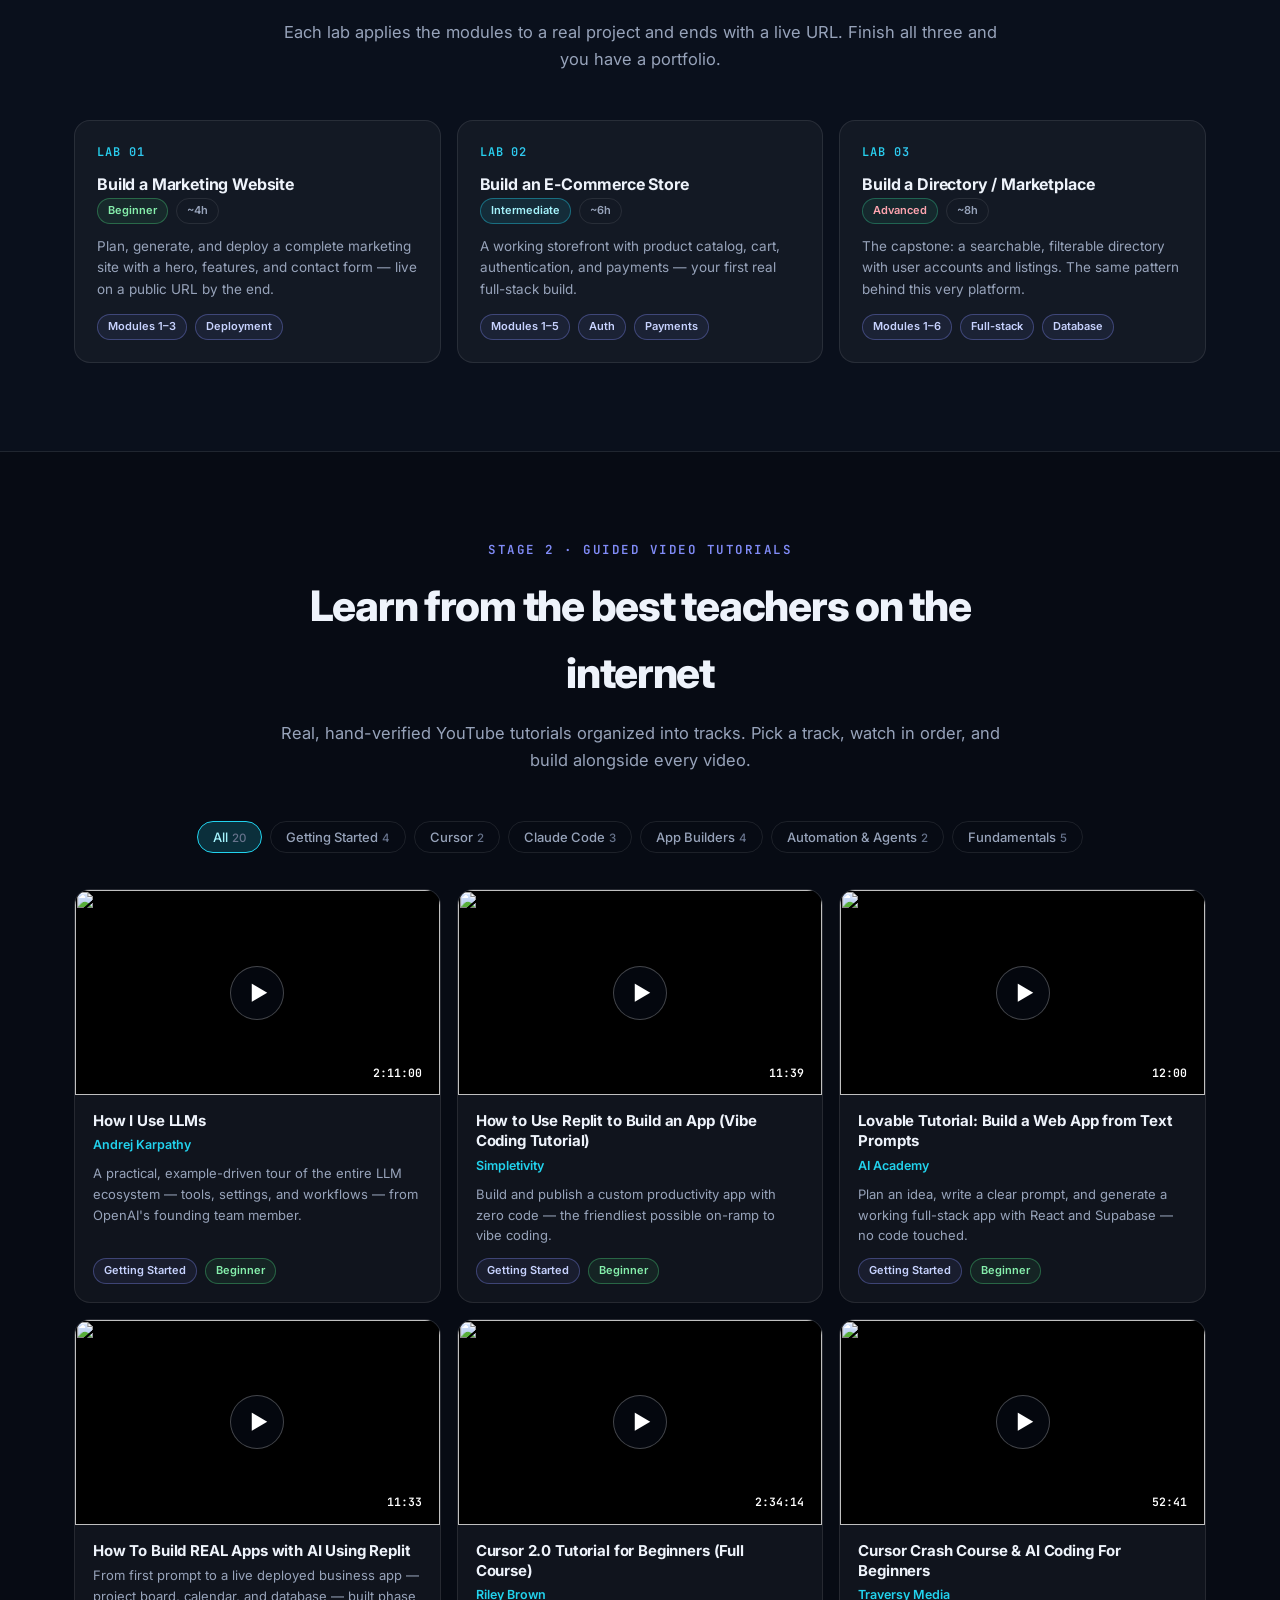
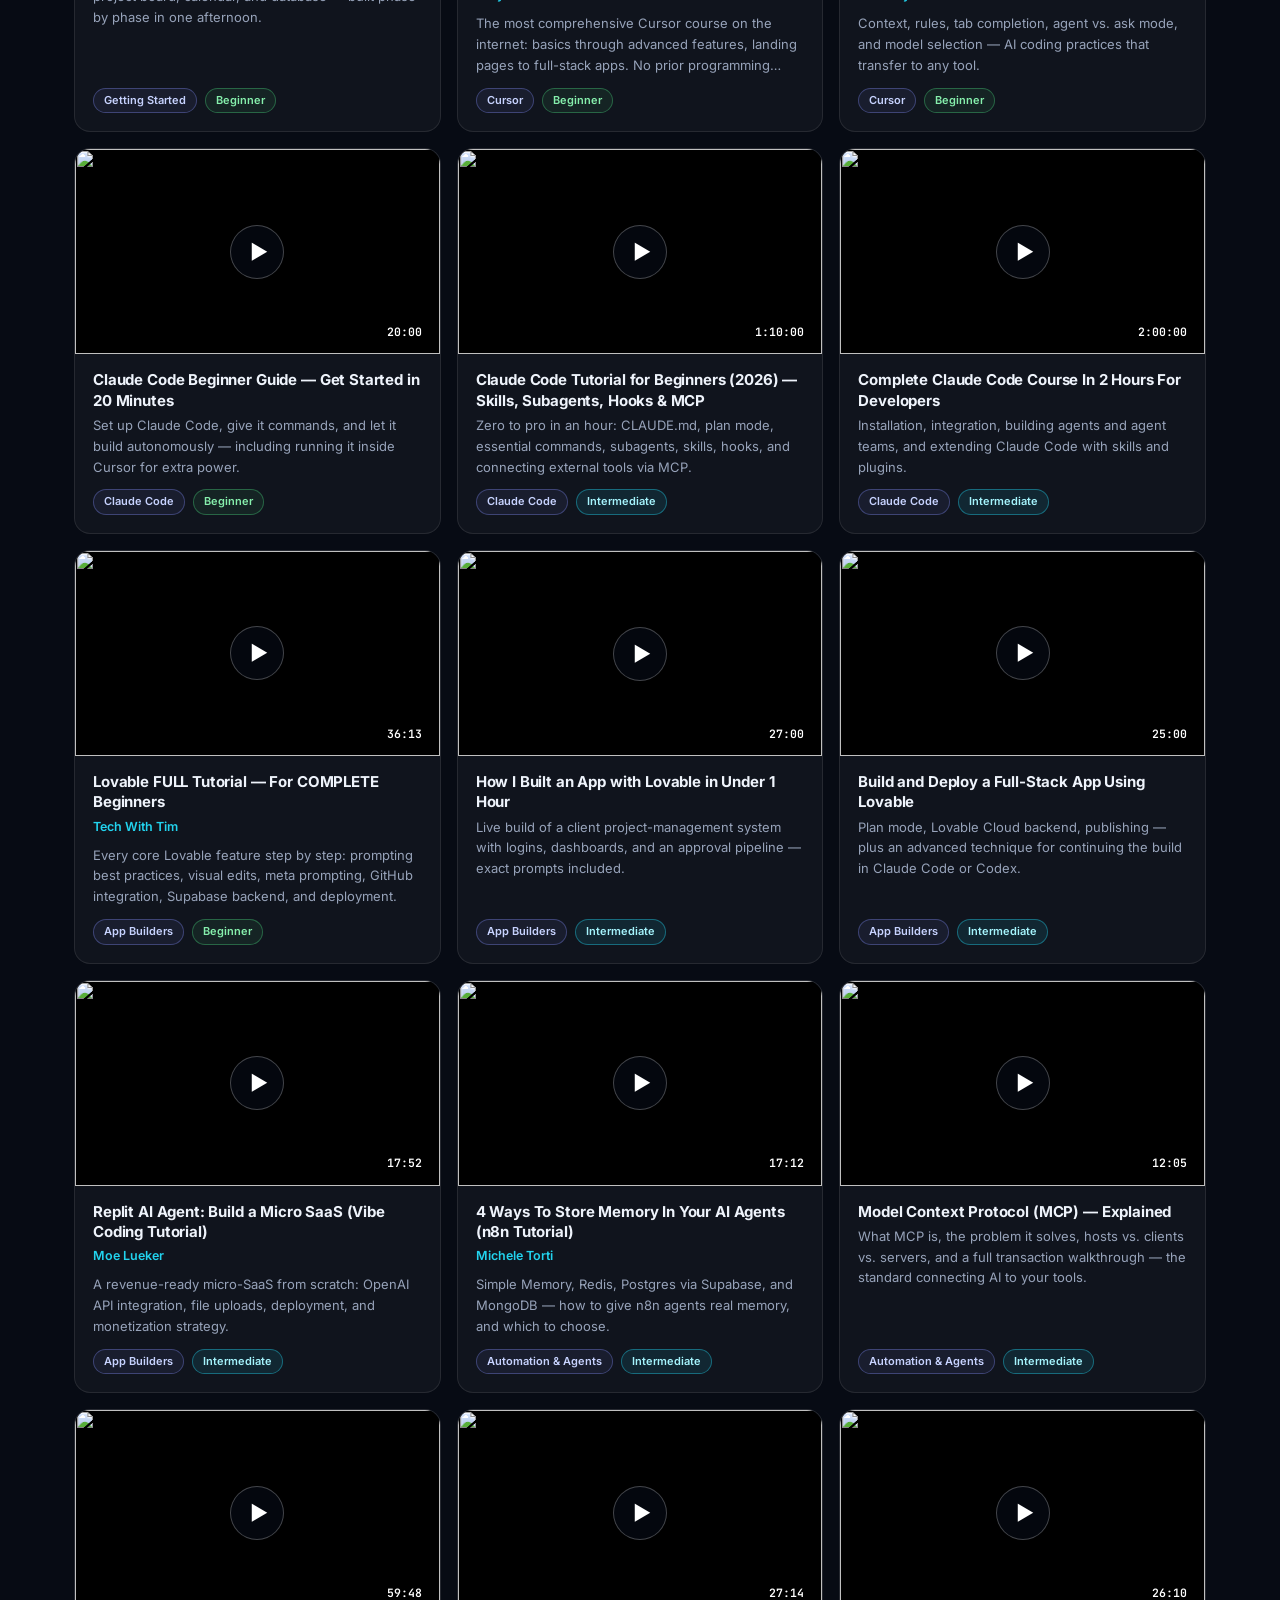
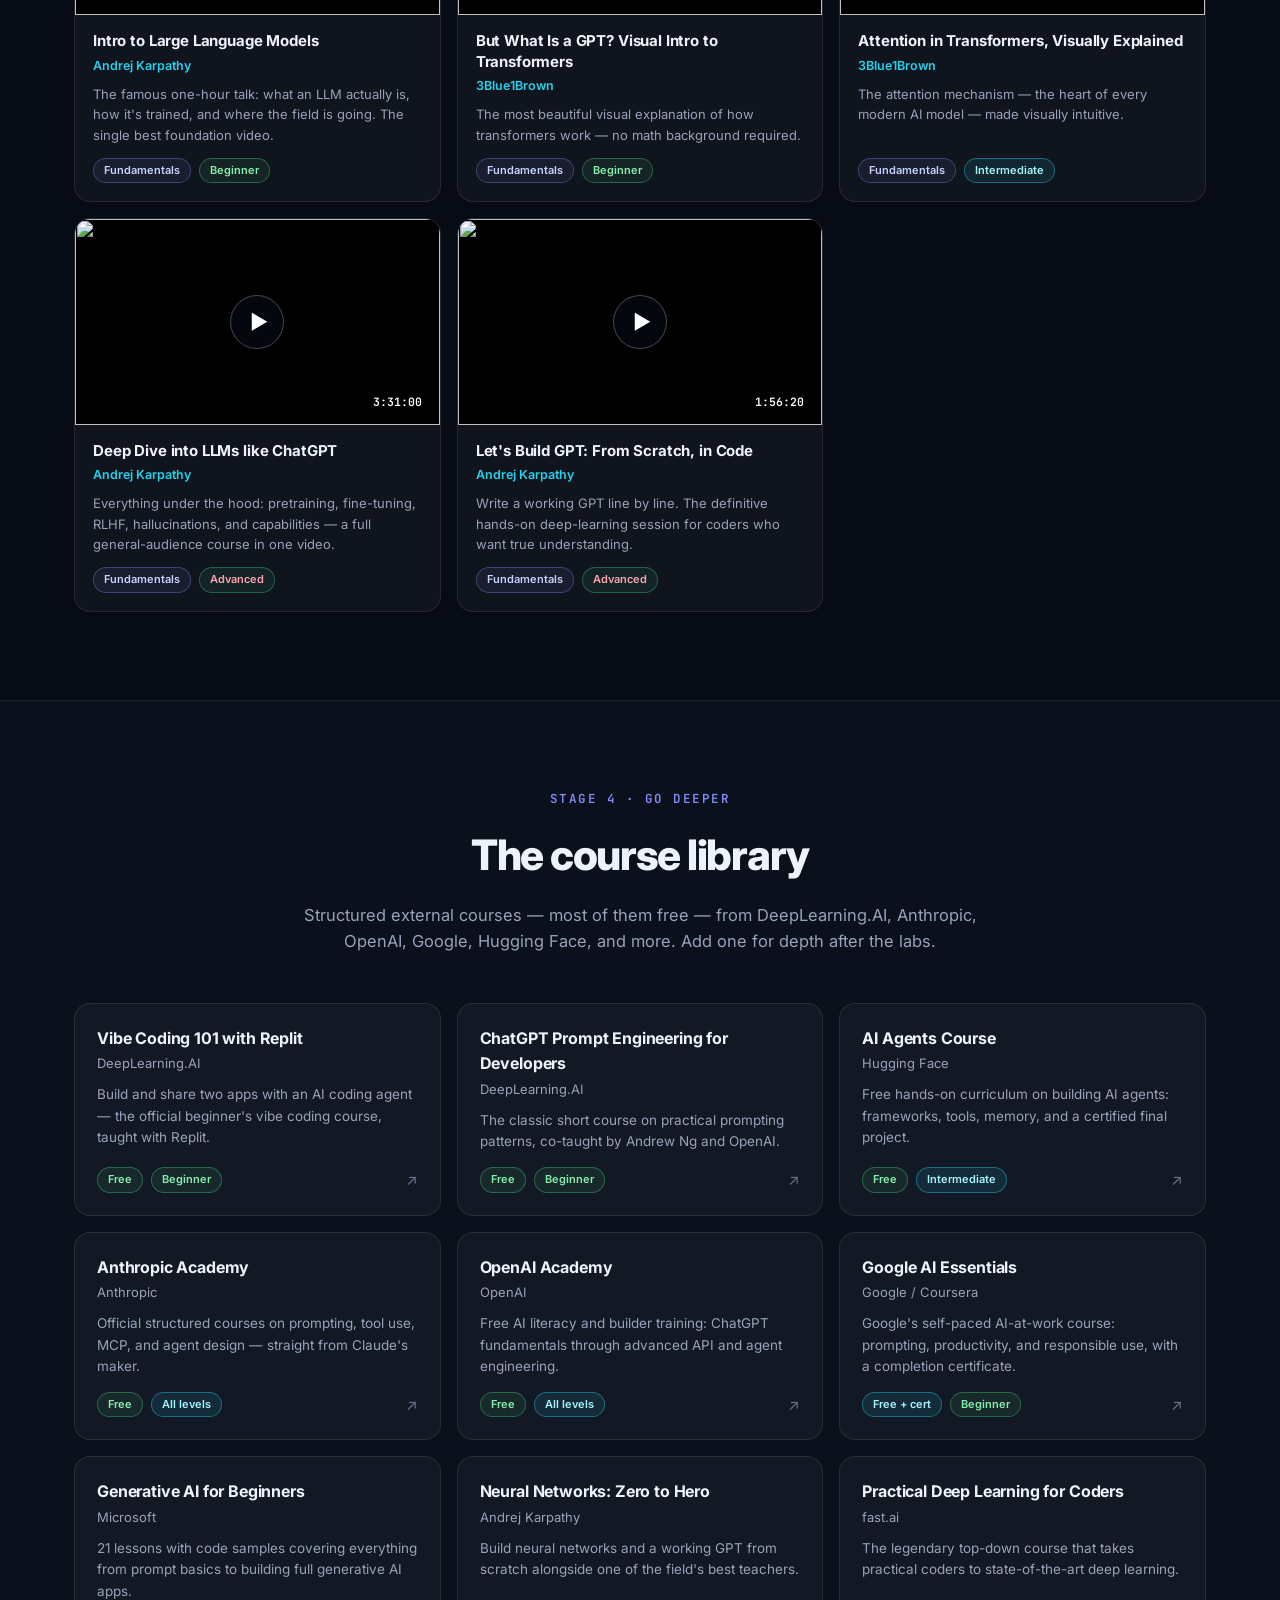
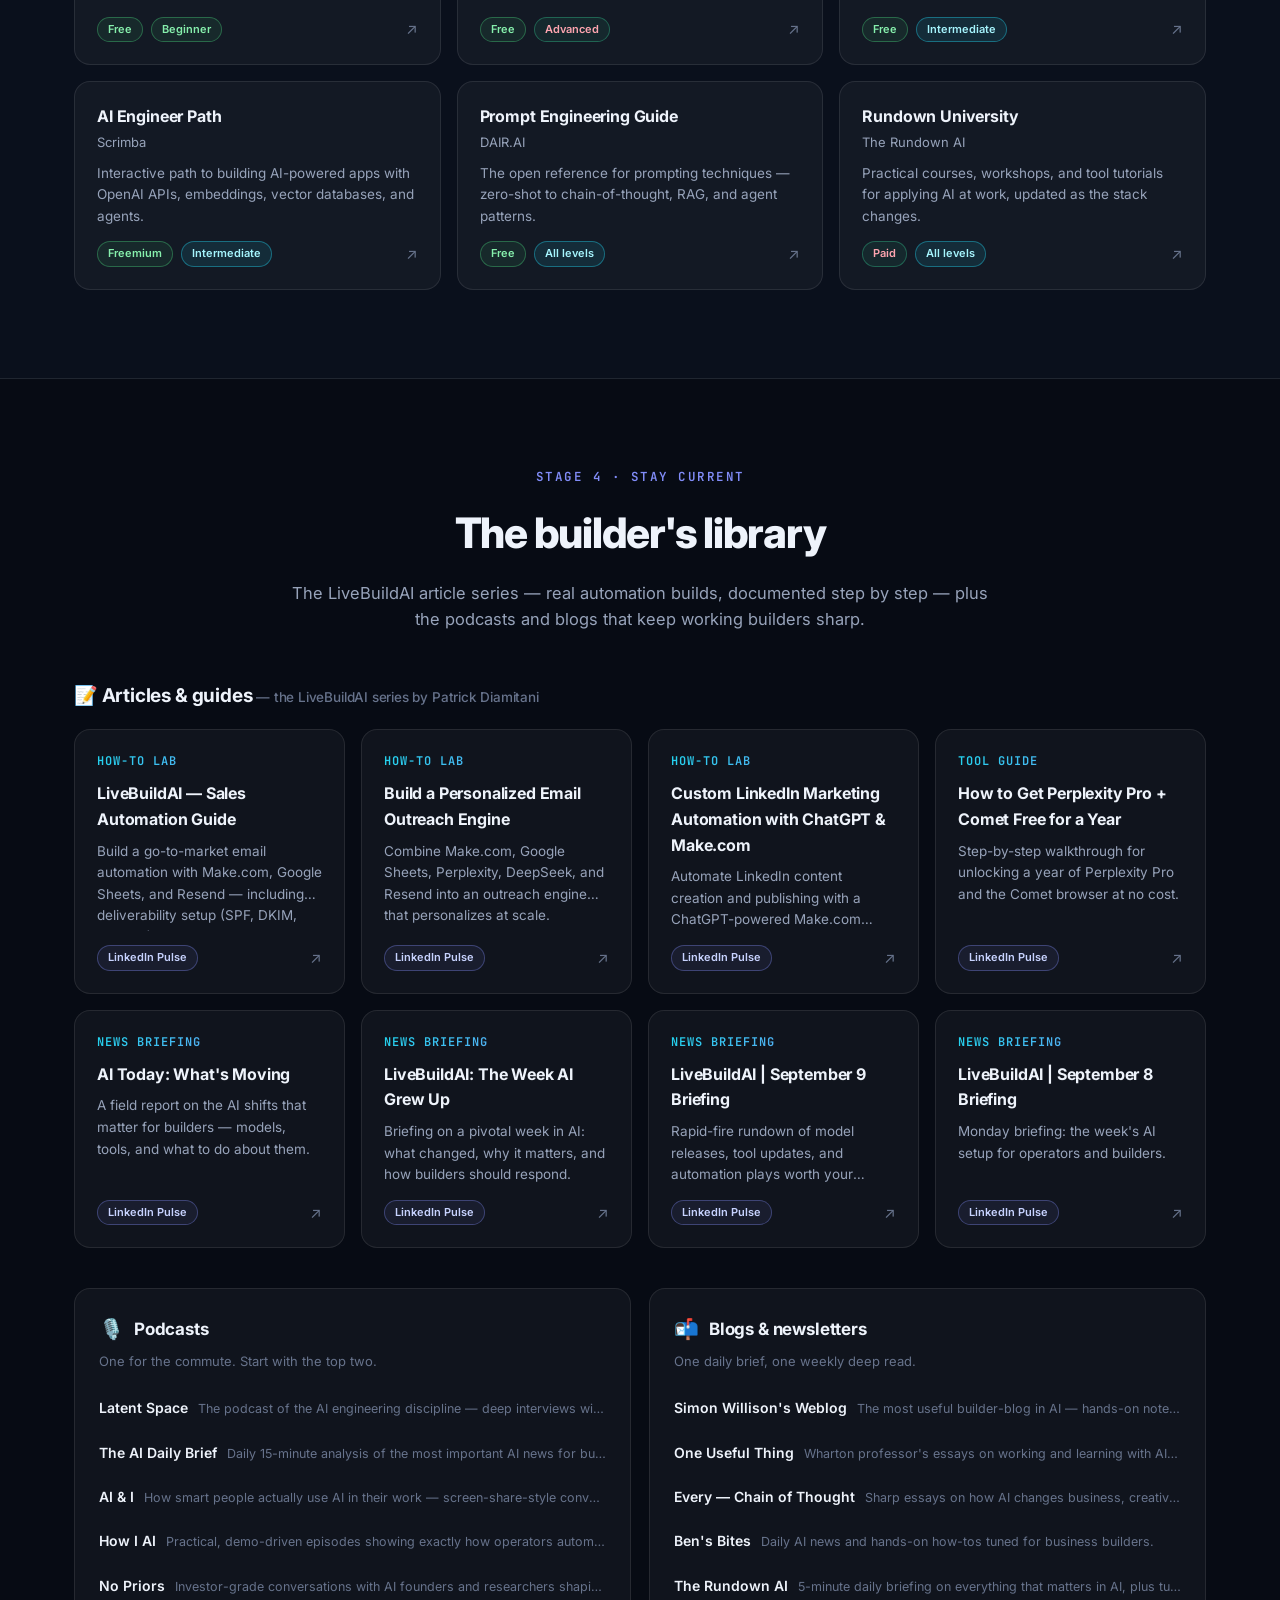
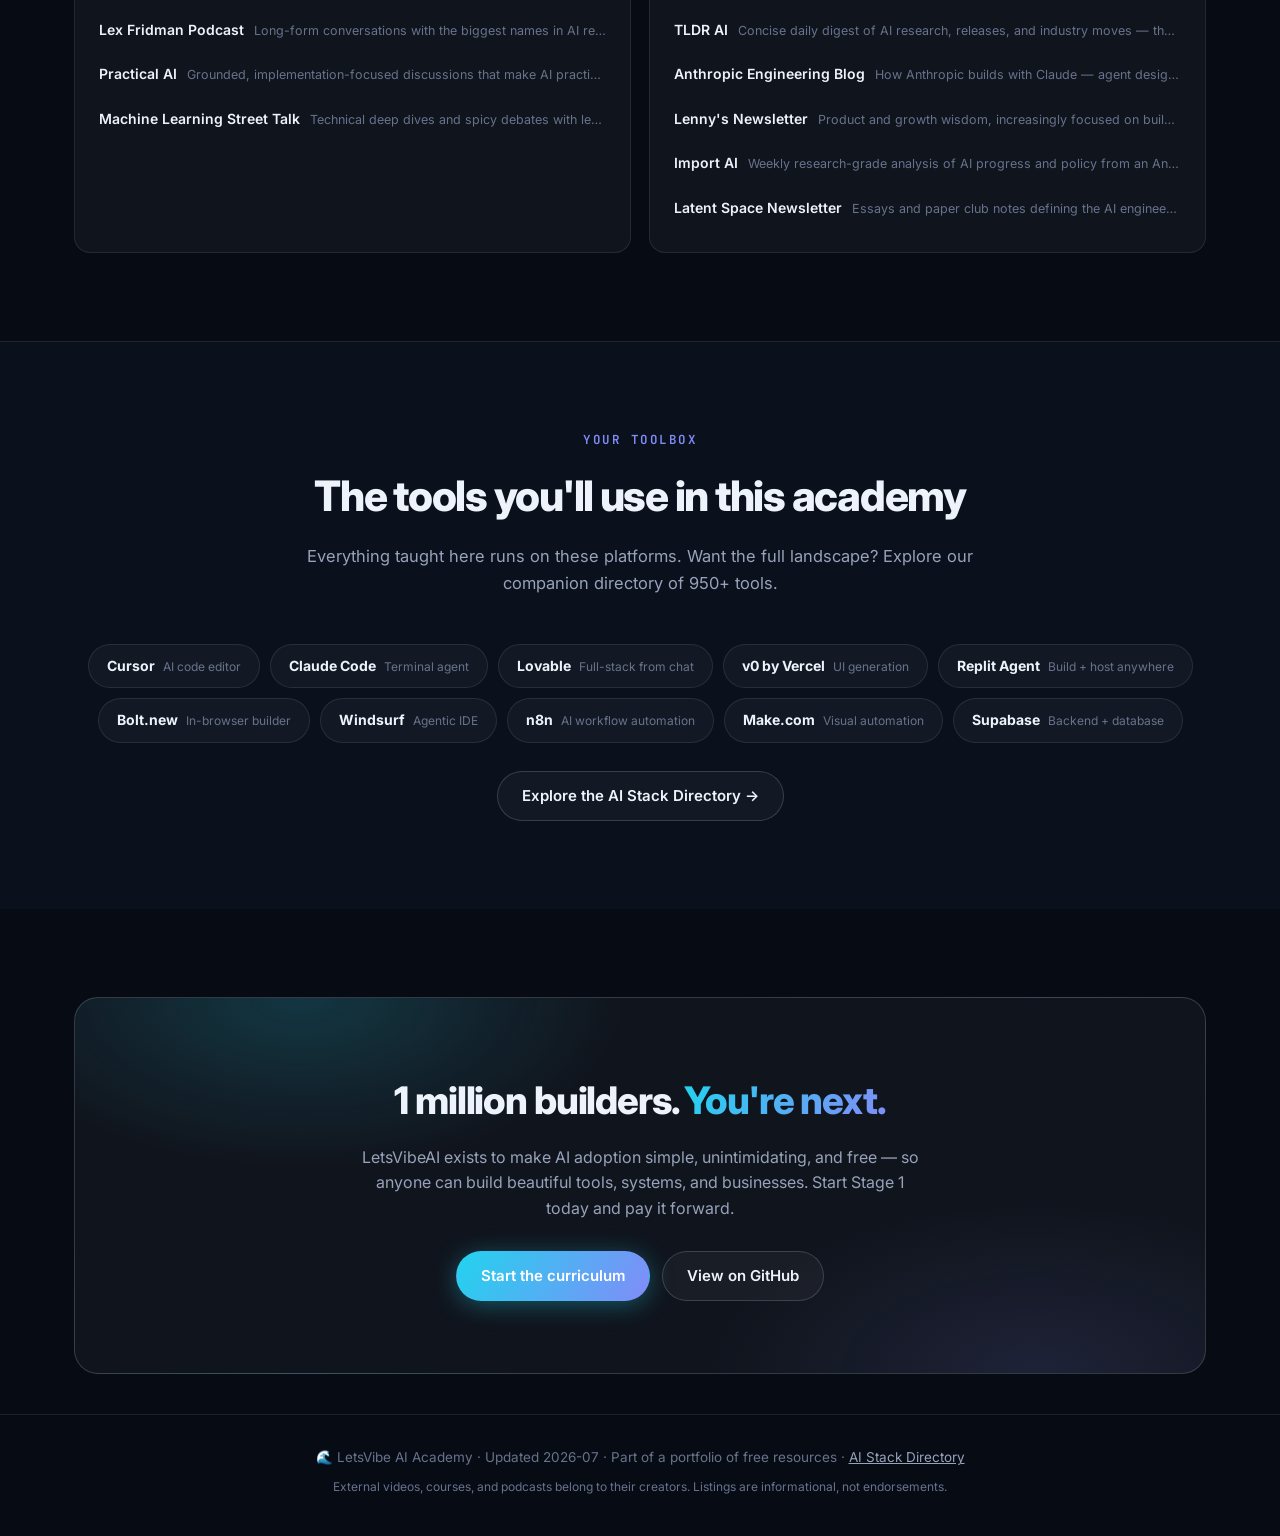
==== commit 92a9d411: "Add TenDayAI interactive course to the academy - Full 10-day course content ported from uploaded Rea" ====
--- a/letsvibe/index.html
+++ b/letsvibe/index.html
@@ -28,6 +28,7 @@
       <nav class="nav-links">
         <a href="#path">The Path</a>
         <a href="#curriculum">Curriculum</a>
+        <a href="tendayai/">TenDayAI</a>
         <a href="#tutorials">Tutorials</a>
         <a href="#courses">Courses</a>
         <a href="#library">Library</a>
@@ -112,6 +113,15 @@
         <h2 class="section-title">The Vibe Coding Masterclass</h2>
         <p class="section-sub">Six modules, ~14 hours, completely free. From zero experience to designing production AI workflows — theory and practice in every module.</p>
       </div>
+
+      <a class="featured-course" href="tendayai/">
+        <div class="fc-badge">✨ NEW · Interactive course</div>
+        <div class="fc-body">
+          <h3>TenDayAI: Interactive AI Course</h3>
+          <p>Build Custom GPTs, AI automations, and full AI-powered apps in 10 days using the Chain Prompting method. Copy-and-run prompts, progress tracking, and a final deployed project.</p>
+        </div>
+        <span class="fc-cta">Start Day 1 →</span>
+      </a>
       <div class="grid grid-3" id="module-grid"></div>
 
       <div class="section-head labs-head" id="labs">
--- a/letsvibe/assets/styles.css
+++ b/letsvibe/assets/styles.css
@@ -352,6 +352,31 @@
 .bootcamp-day .bd-focus { font-size: 14px; font-weight: 700; margin: 3px 0 2px; }
 .bootcamp-day .bd-content { font-size: 12.5px; color: var(--text-faint); }
 
+/* ---------- featured course banner ---------- */
+.featured-course {
+  display: flex; align-items: center; gap: 24px; flex-wrap: wrap;
+  margin: 0 0 40px; padding: 26px 30px; text-decoration: none; color: inherit;
+  border-radius: var(--radius); border: 1px solid rgba(34, 211, 238, 0.4);
+  background:
+    radial-gradient(420px 200px at 8% 0%, rgba(34, 211, 238, 0.14), transparent 65%),
+    radial-gradient(420px 200px at 95% 100%, rgba(129, 140, 248, 0.12), transparent 65%),
+    var(--surface);
+  transition: transform 0.18s ease, border-color 0.18s, box-shadow 0.18s;
+}
+.featured-course:hover { transform: translateY(-3px); border-color: var(--accent-1); box-shadow: var(--shadow-card); }
+.fc-badge {
+  font-family: var(--mono); font-size: 11.5px; font-weight: 600; letter-spacing: 0.1em;
+  color: #a5f3fc; border: 1px solid rgba(34, 211, 238, 0.45); border-radius: 999px;
+  padding: 6px 14px; white-space: nowrap; background: rgba(34, 211, 238, 0.08);
+}
+.fc-body { flex: 1; min-width: 240px; }
+.fc-body h3 { font-size: 19px; font-weight: 800; letter-spacing: -0.02em; margin-bottom: 5px; }
+.fc-body p { font-size: 14px; color: var(--text-dim); line-height: 1.6; }
+.fc-cta {
+  font-size: 15px; font-weight: 700; white-space: nowrap;
+  background: var(--gradient); -webkit-background-clip: text; background-clip: text; color: transparent;
+}
+
 /* ---------- module & lab cards ---------- */
 .module-card { cursor: default; }
 .module-num {
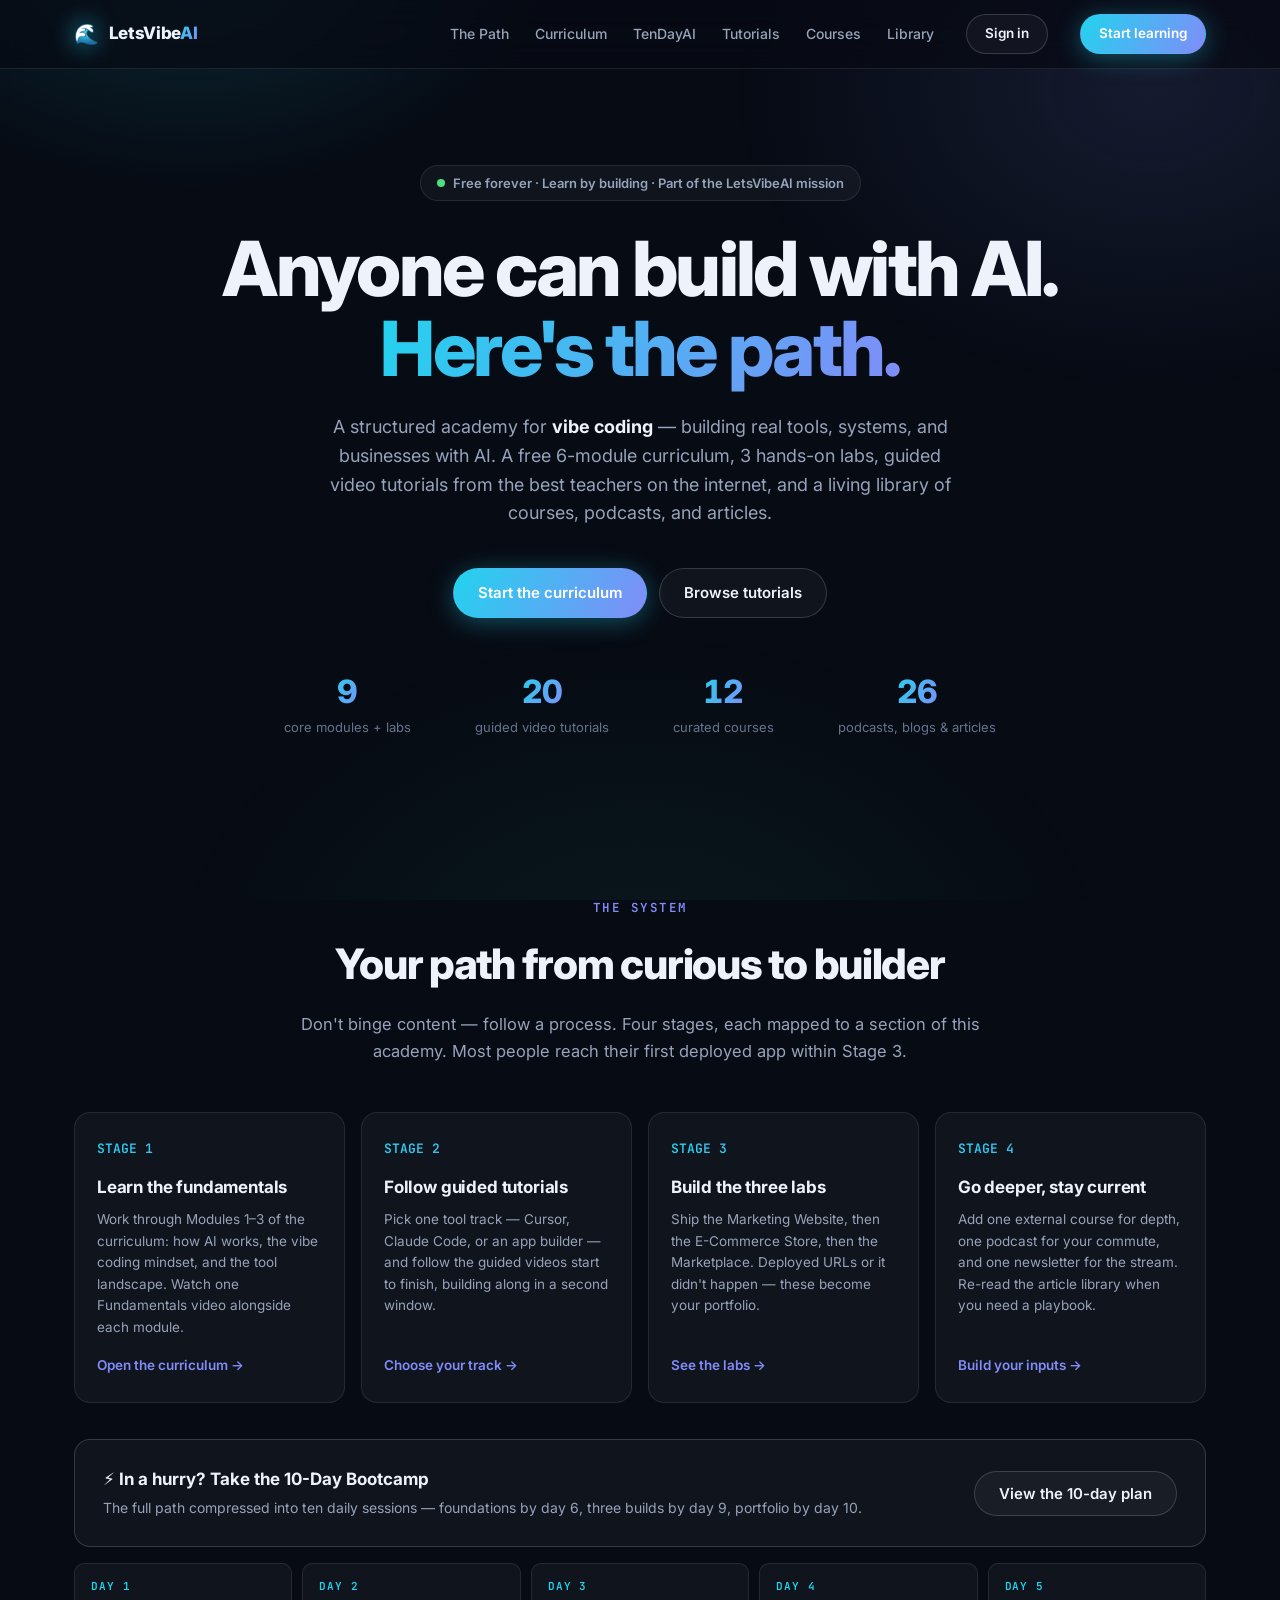
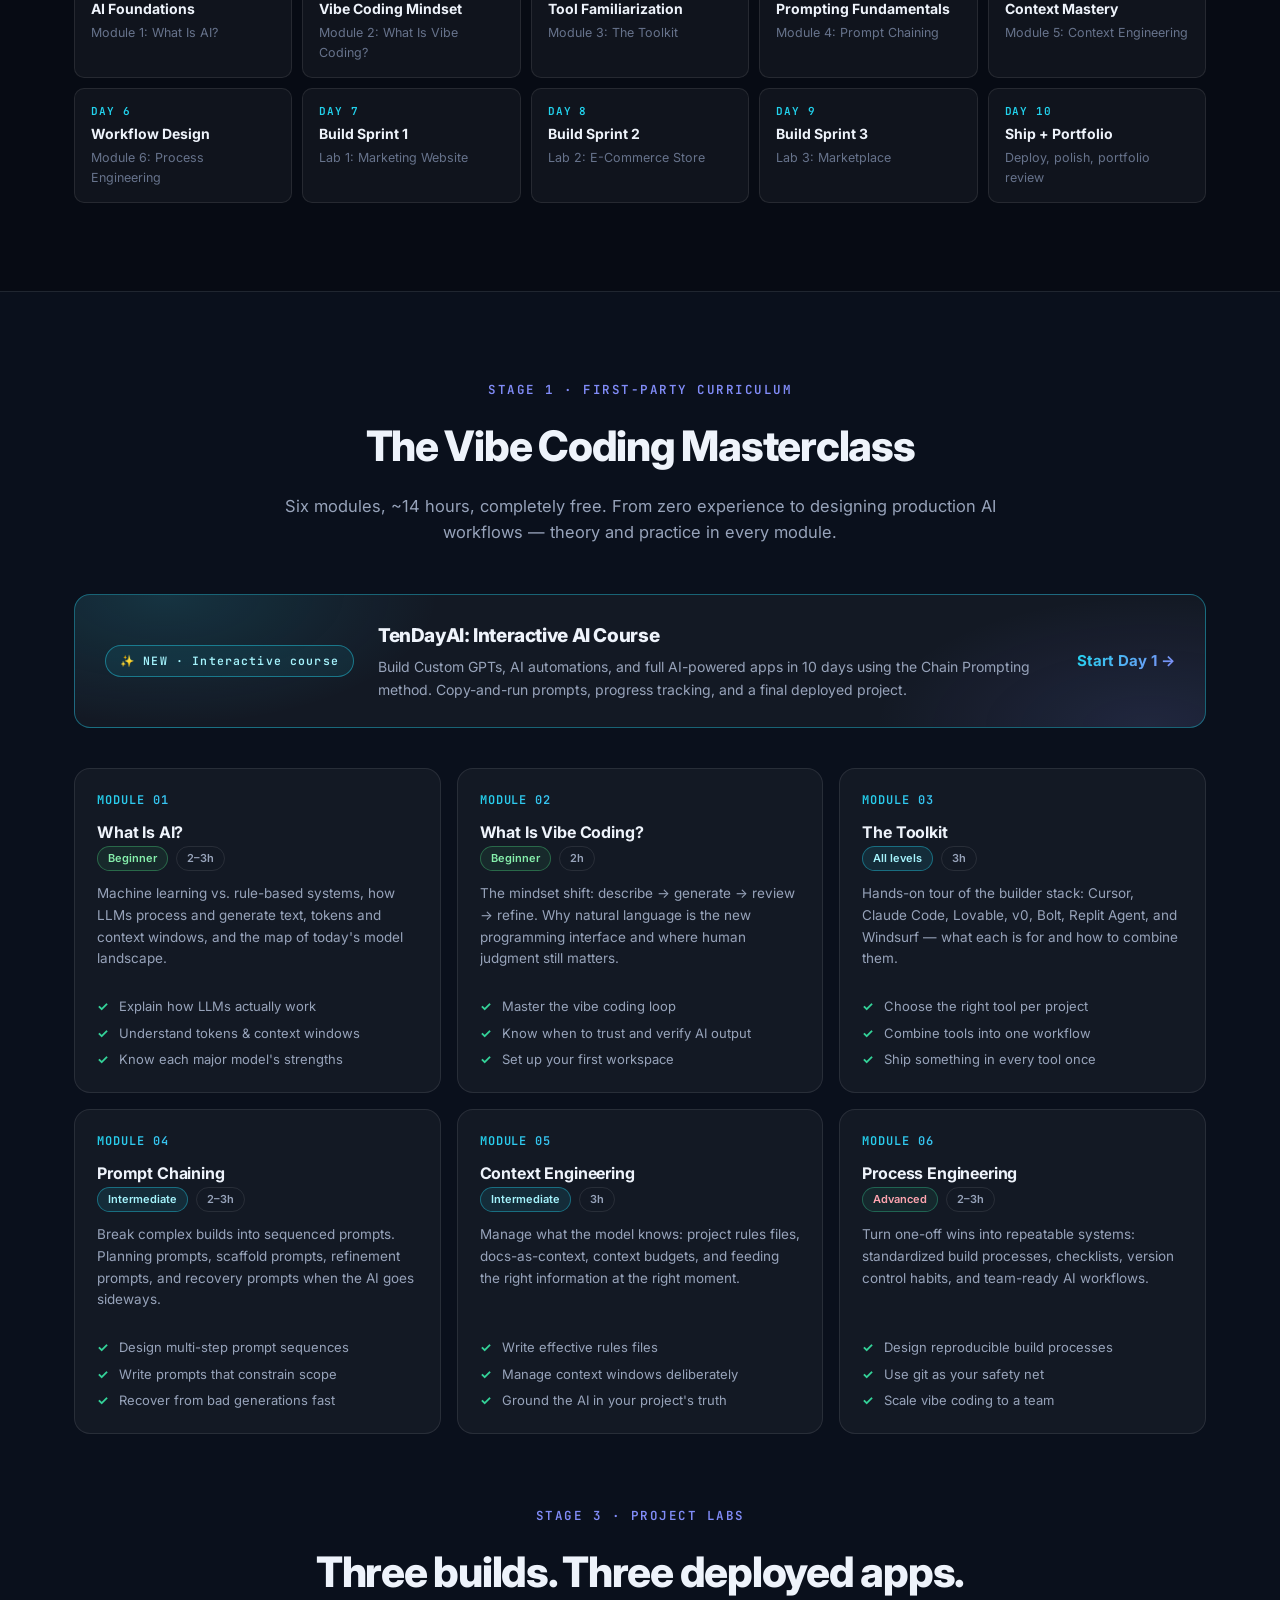
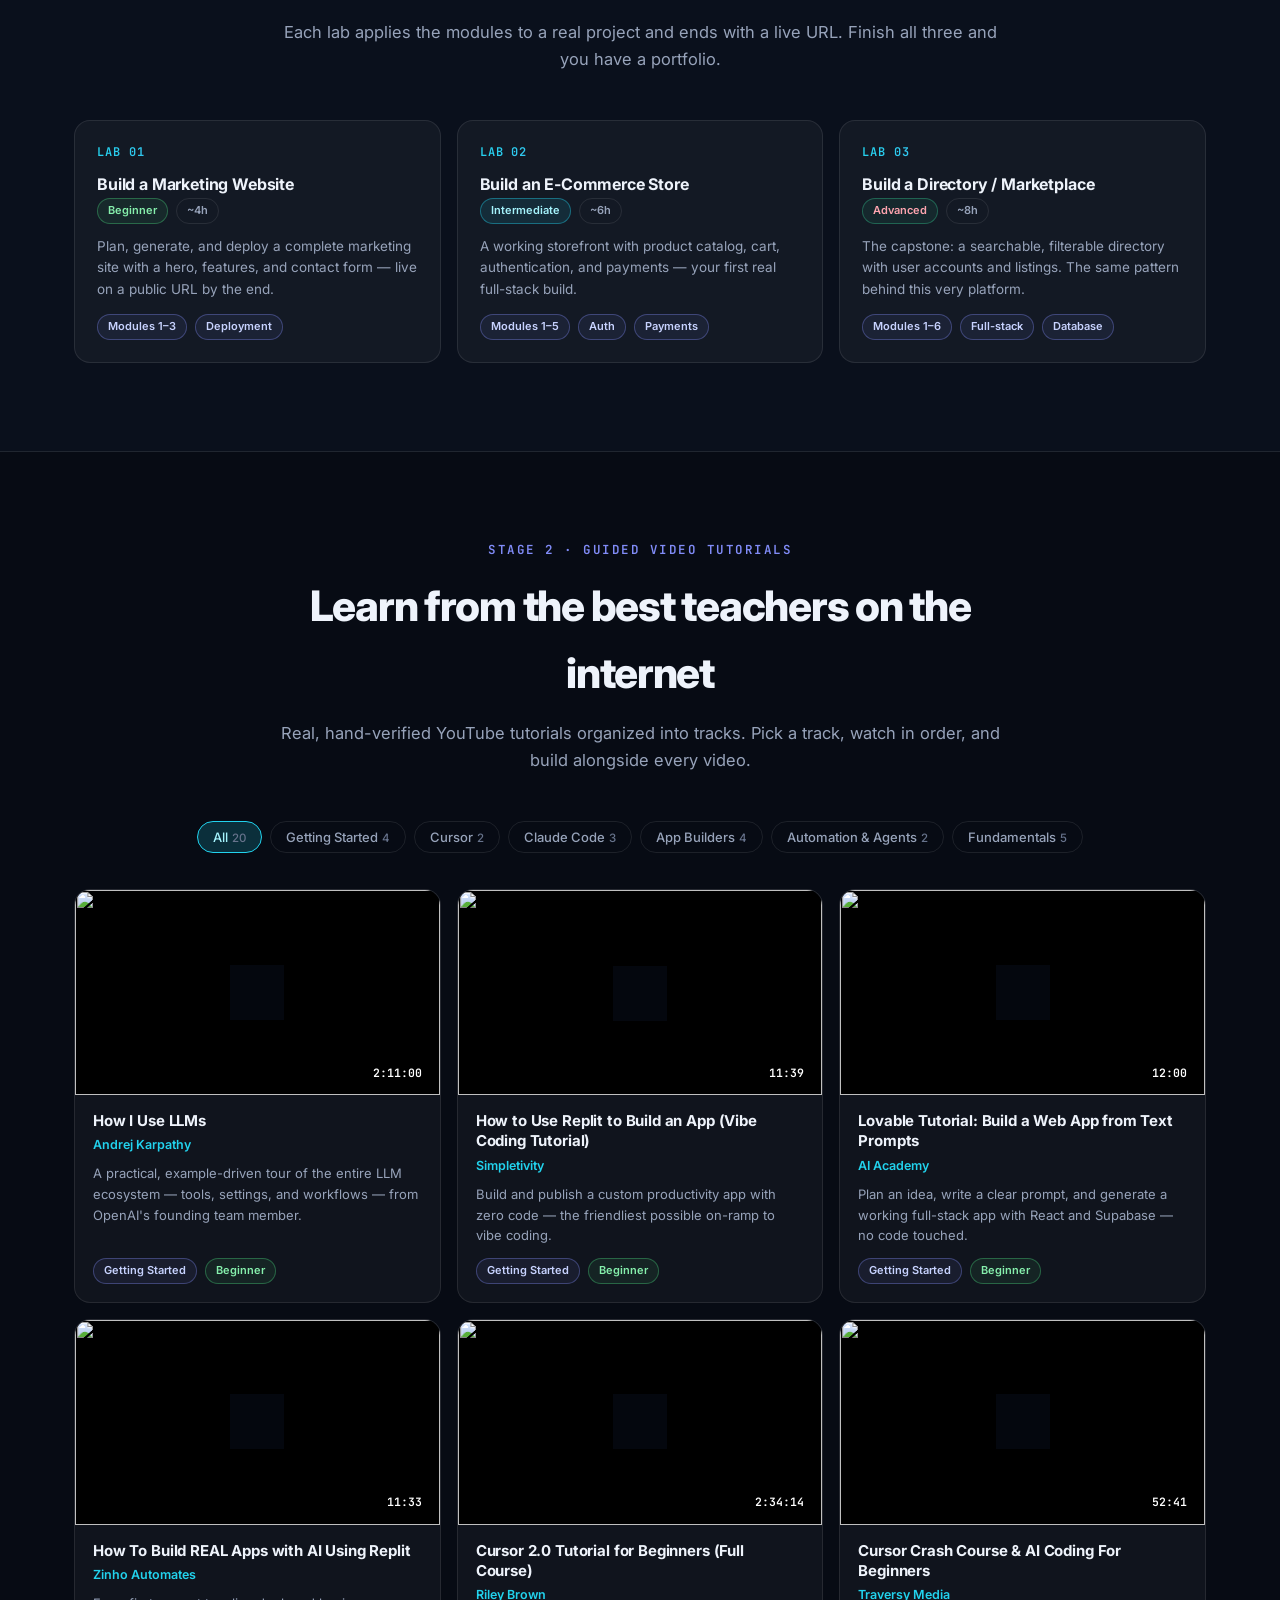
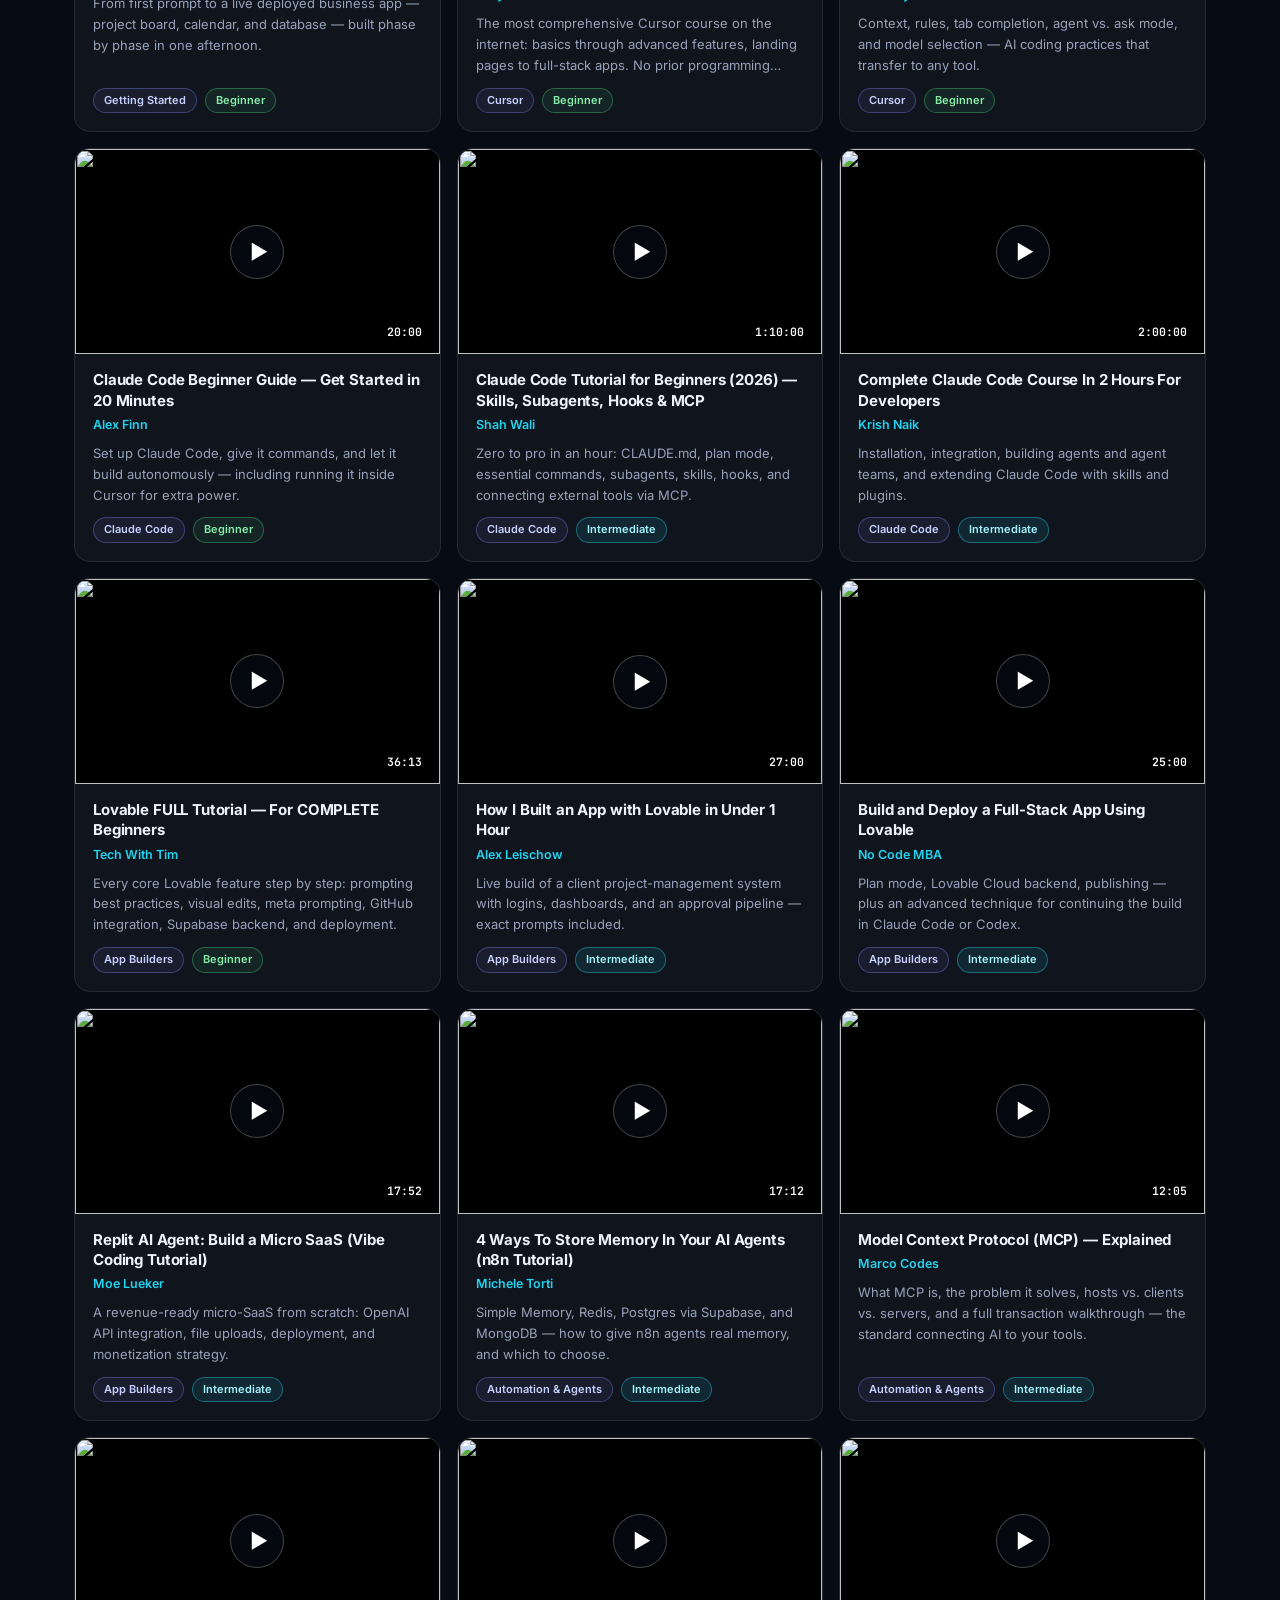
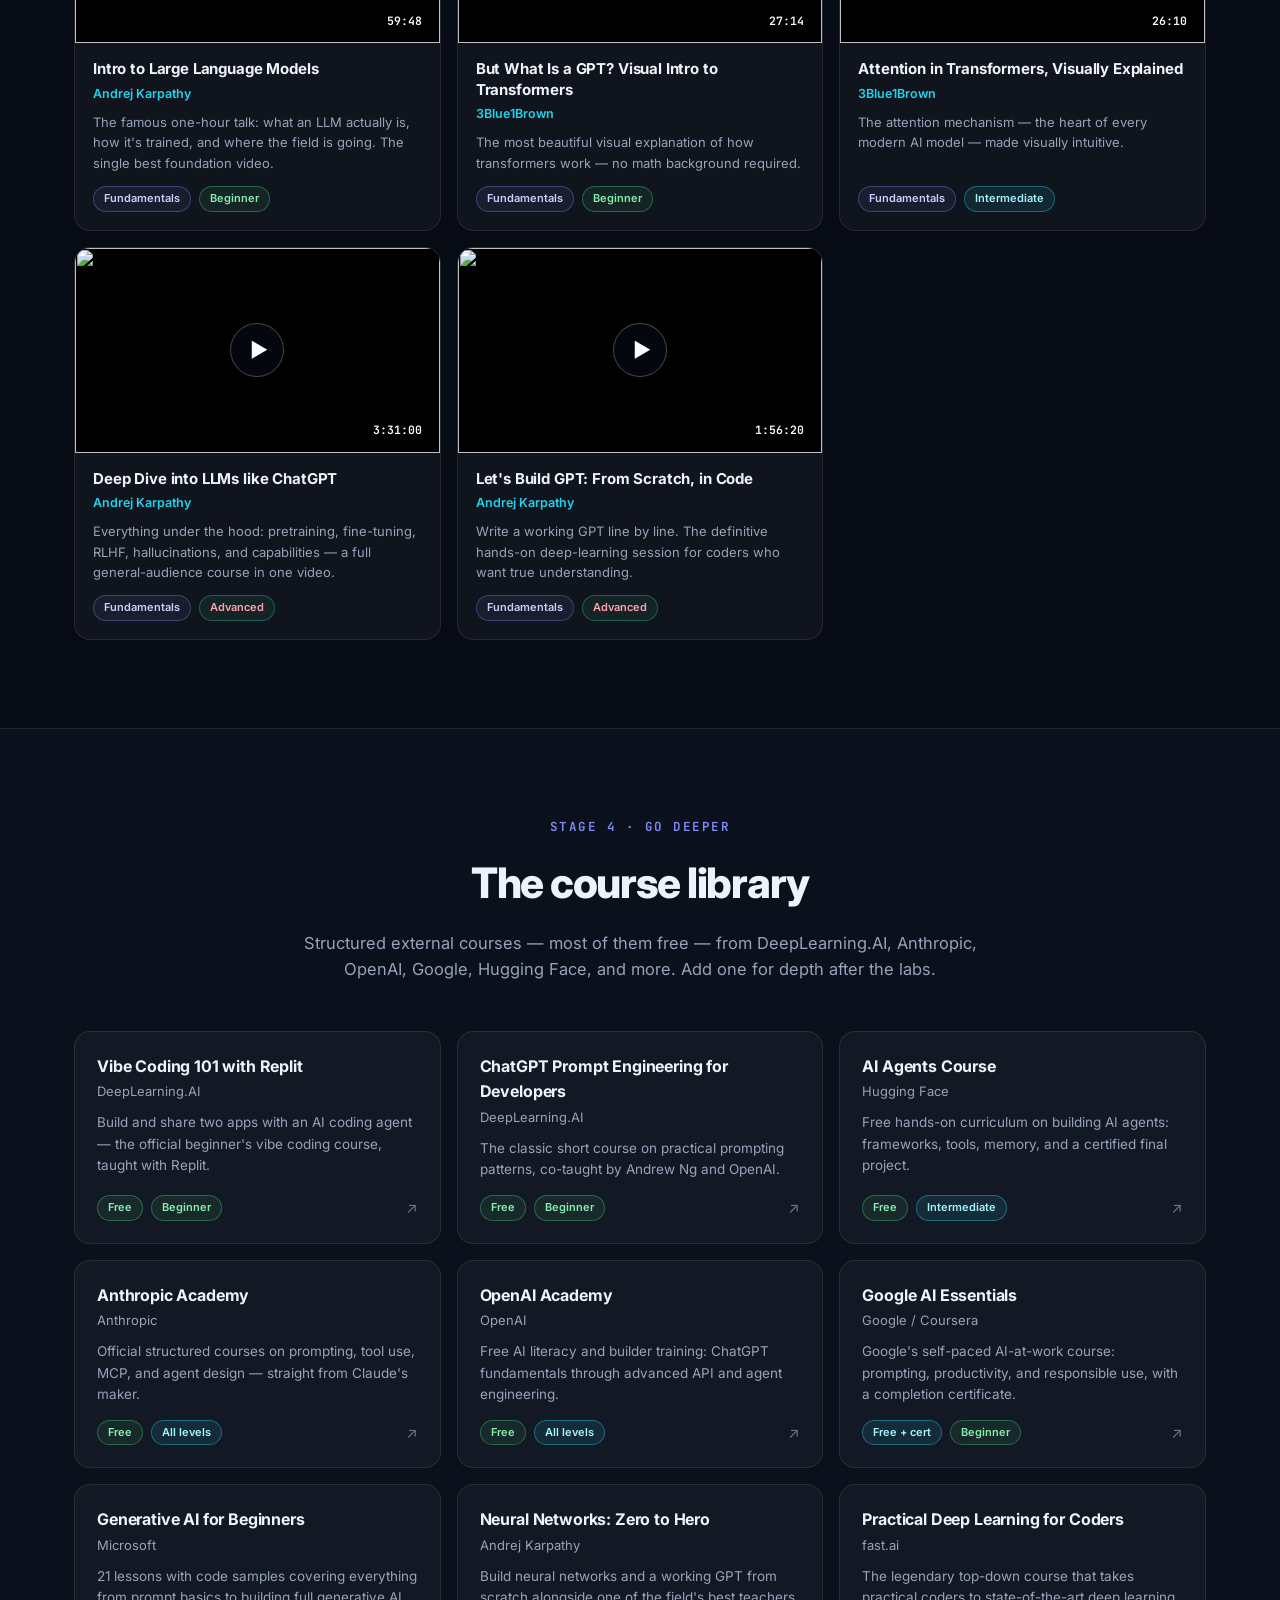
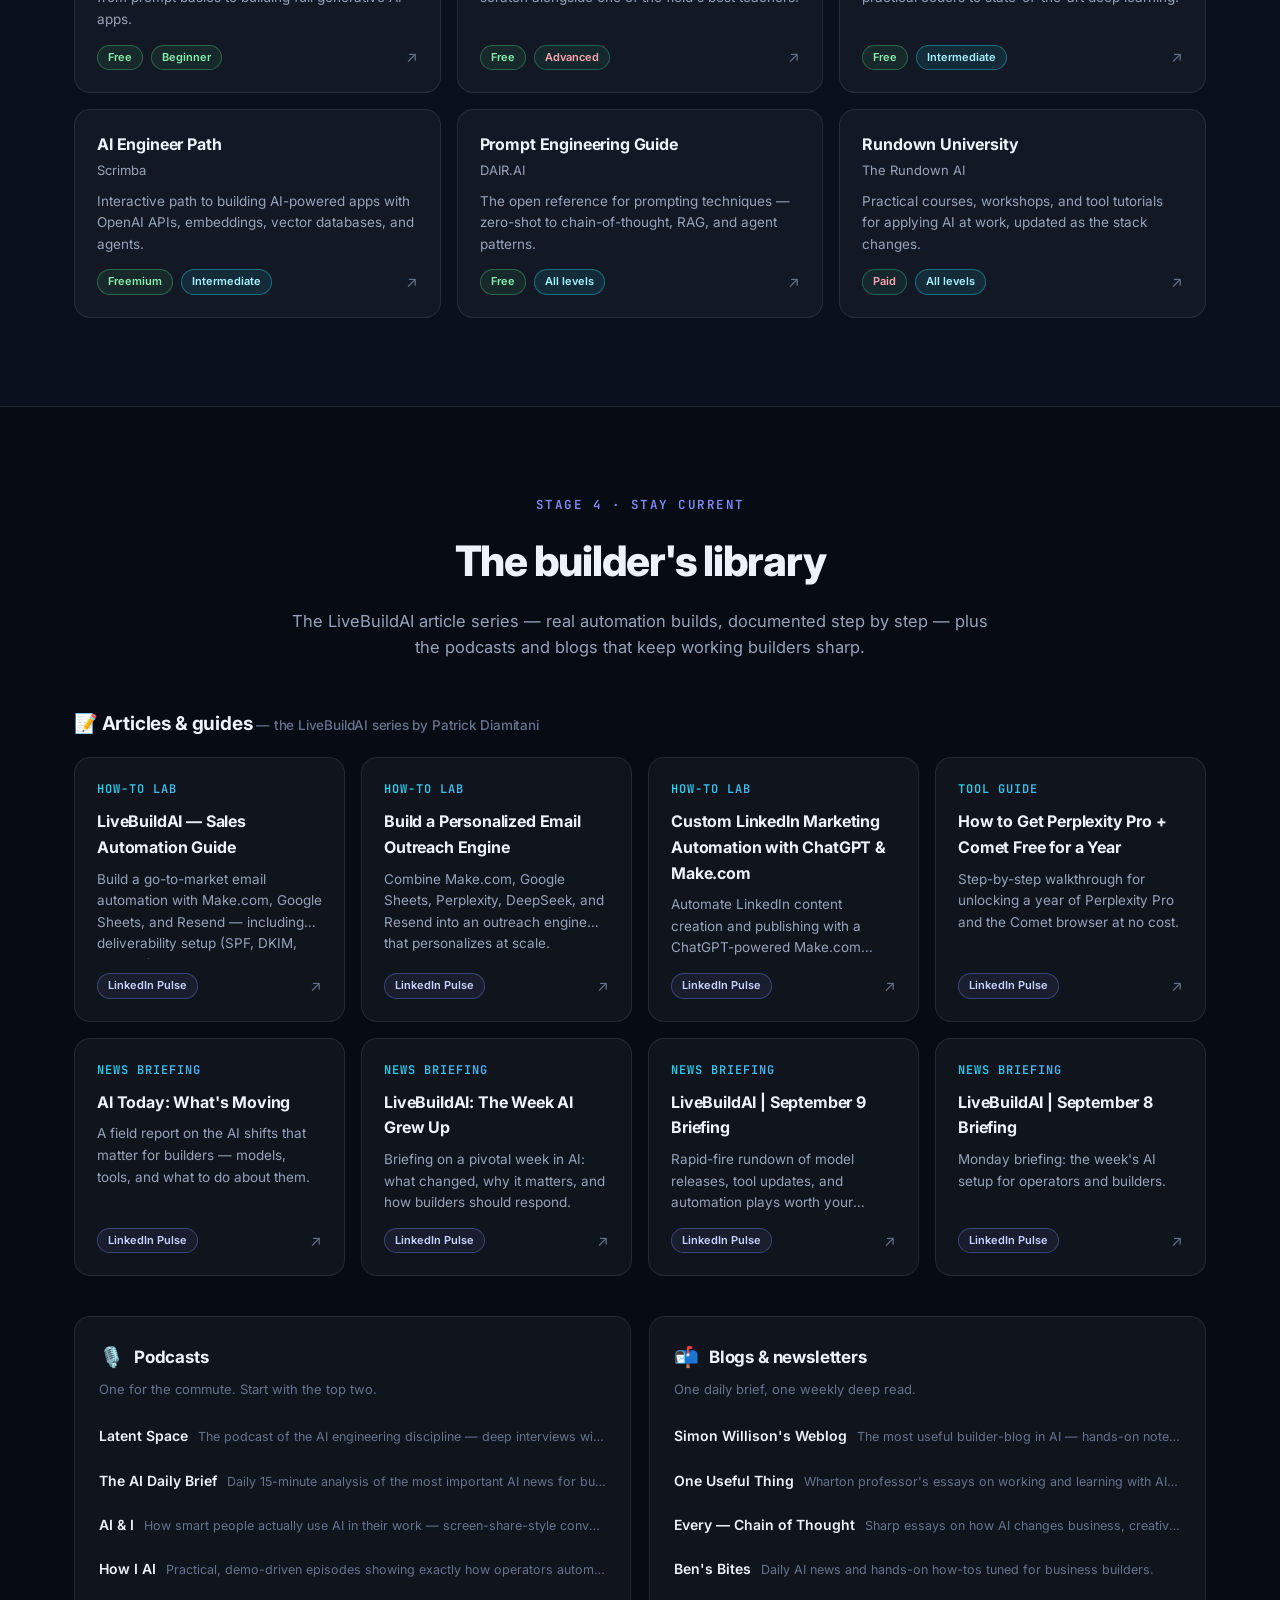
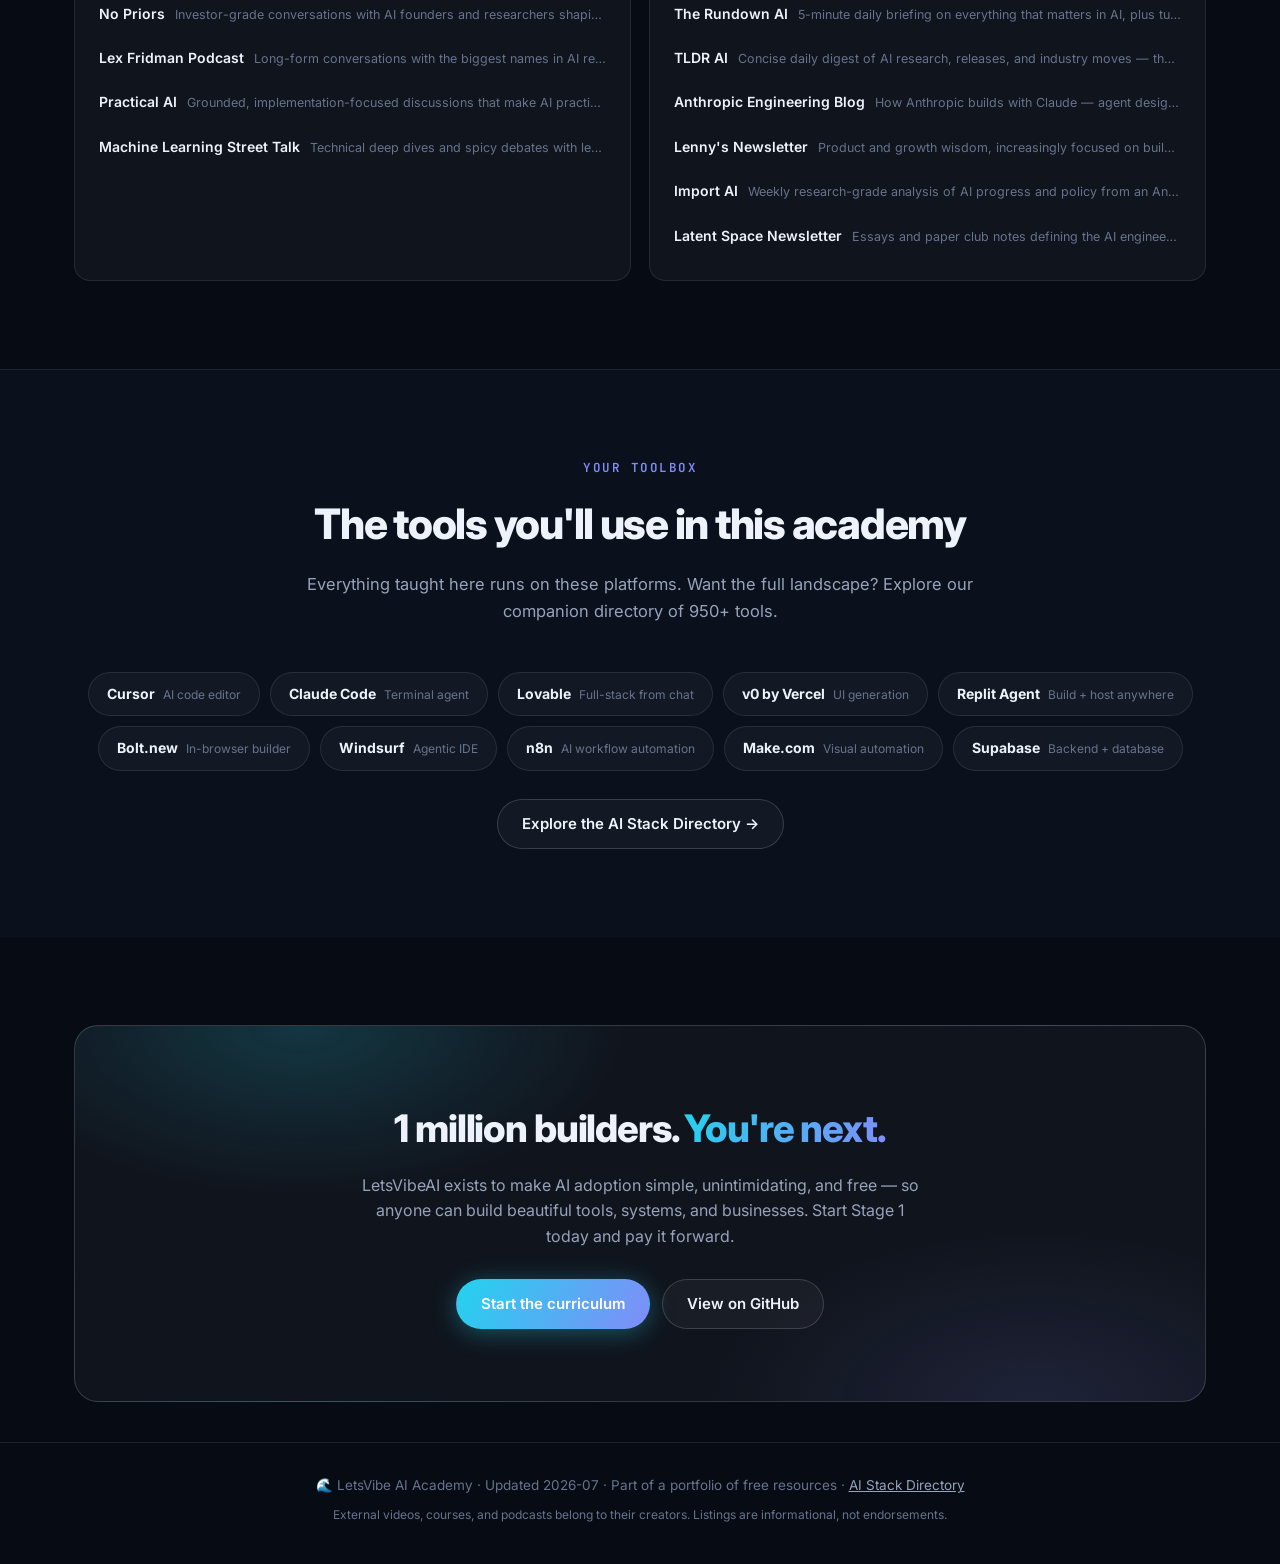
==== commit 903da2ce: "Add auth (Cognito OAuth+PKCE scaffold), QA fixes, AWS setup guide - /signin page: Google + email sig" ====
--- a/letsvibe/index.html
+++ b/letsvibe/index.html
@@ -33,6 +33,7 @@
         <a href="#courses">Courses</a>
         <a href="#library">Library</a>
       </nav>
+      <span class="auth-slot" id="auth-slot"></span>
       <a class="btn btn-sm btn-primary nav-cta" href="#path">Start learning</a>
     </div>
   </header>
@@ -228,6 +229,8 @@
     </div>
   </div>
 
+  <script src="auth/config.js"></script>
+  <script src="assets/auth.js"></script>
   <script src="assets/data.js"></script>
   <script src="assets/app.js"></script>
 </body>
--- a/letsvibe/assets/styles.css
+++ b/letsvibe/assets/styles.css
@@ -456,6 +456,17 @@
 
 .footer a { color: var(--text-dim); }
 
+/* ---------- auth widget ---------- */
+.auth-slot { display: flex; align-items: center; gap: 10px; }
+.auth-chip { display: inline-flex; align-items: center; gap: 8px; }
+.auth-avatar {
+  width: 28px; height: 28px; border-radius: 50%;
+  display: inline-flex; align-items: center; justify-content: center;
+  background: var(--gradient); color: #fff; font-size: 13px; font-weight: 700;
+}
+.auth-name { font-size: 13.5px; font-weight: 600; color: var(--text); max-width: 120px; overflow: hidden; text-overflow: ellipsis; white-space: nowrap; }
+@media (max-width: 720px) { .auth-name { display: none; } }
+
 @media (prefers-reduced-motion: reduce) {
   html { scroll-behavior: auto; }
   *, *::before, *::after { animation: none !important; transition: none !important; }
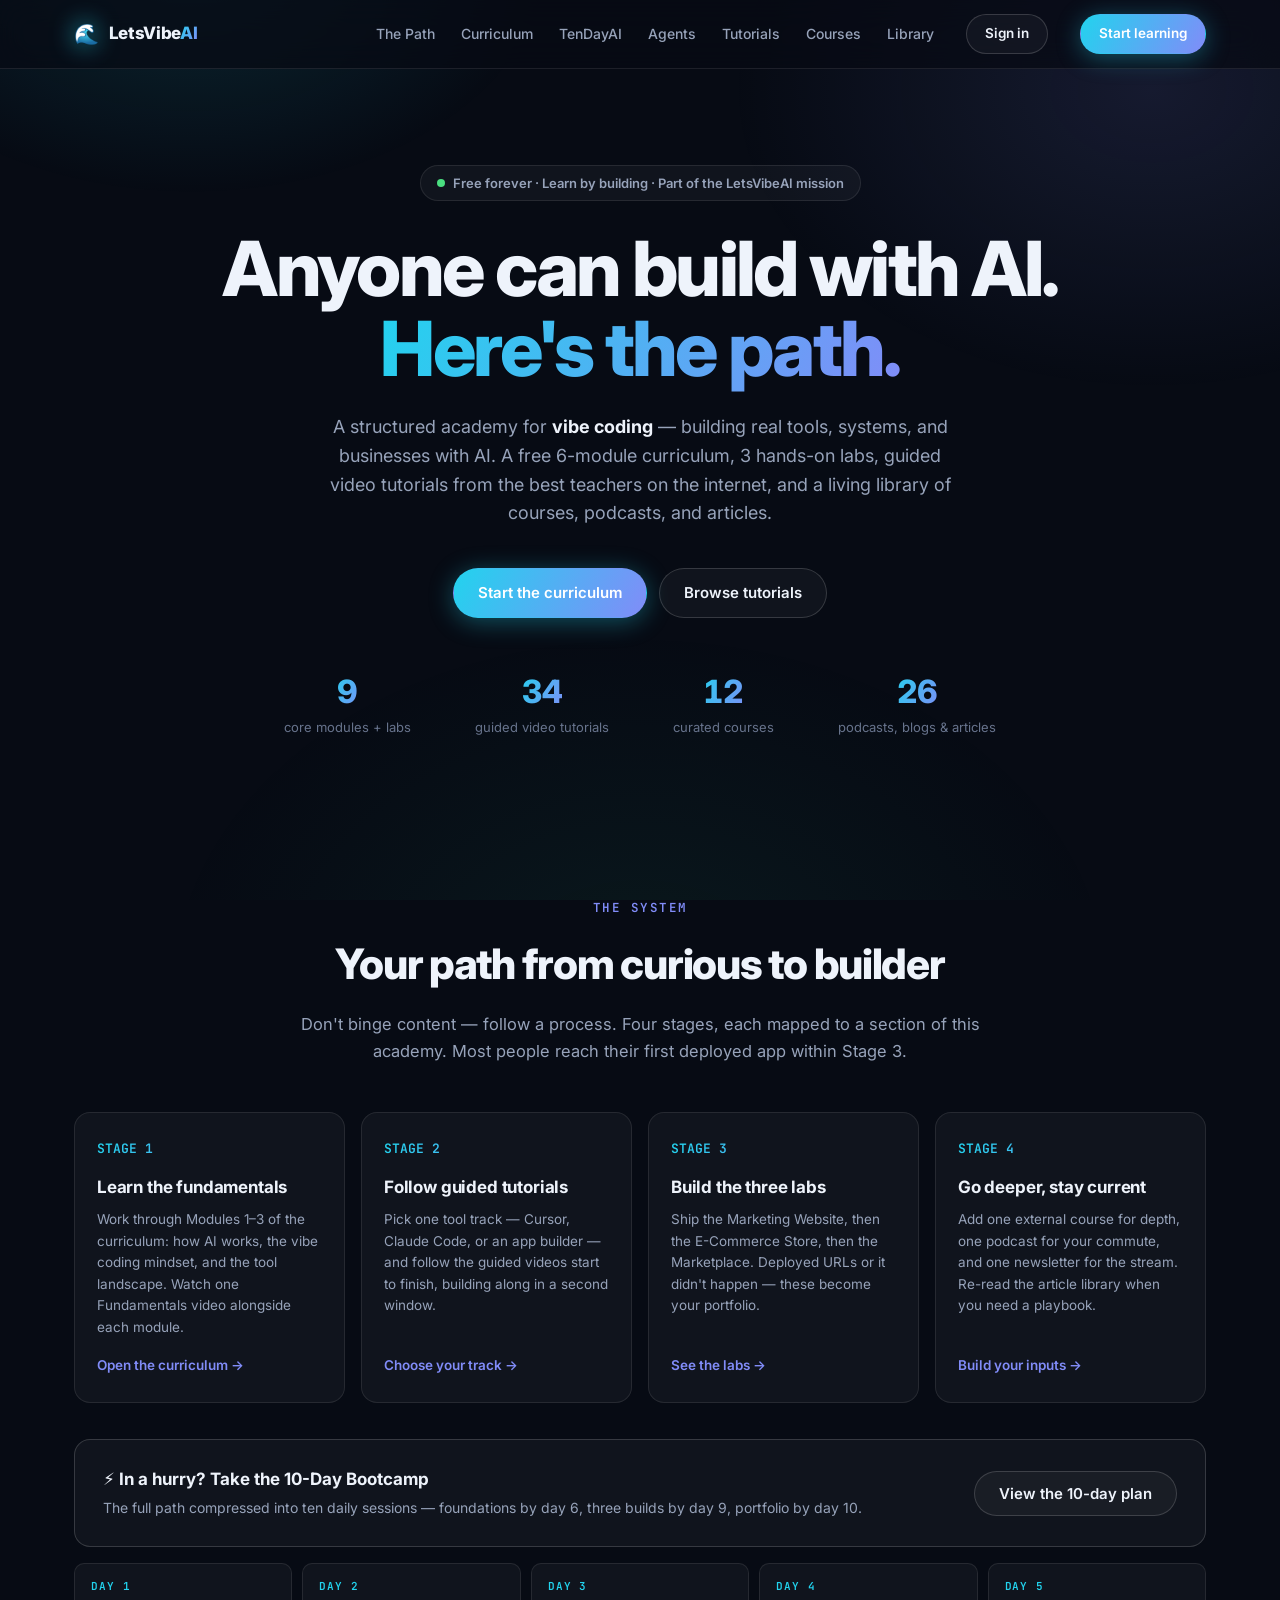
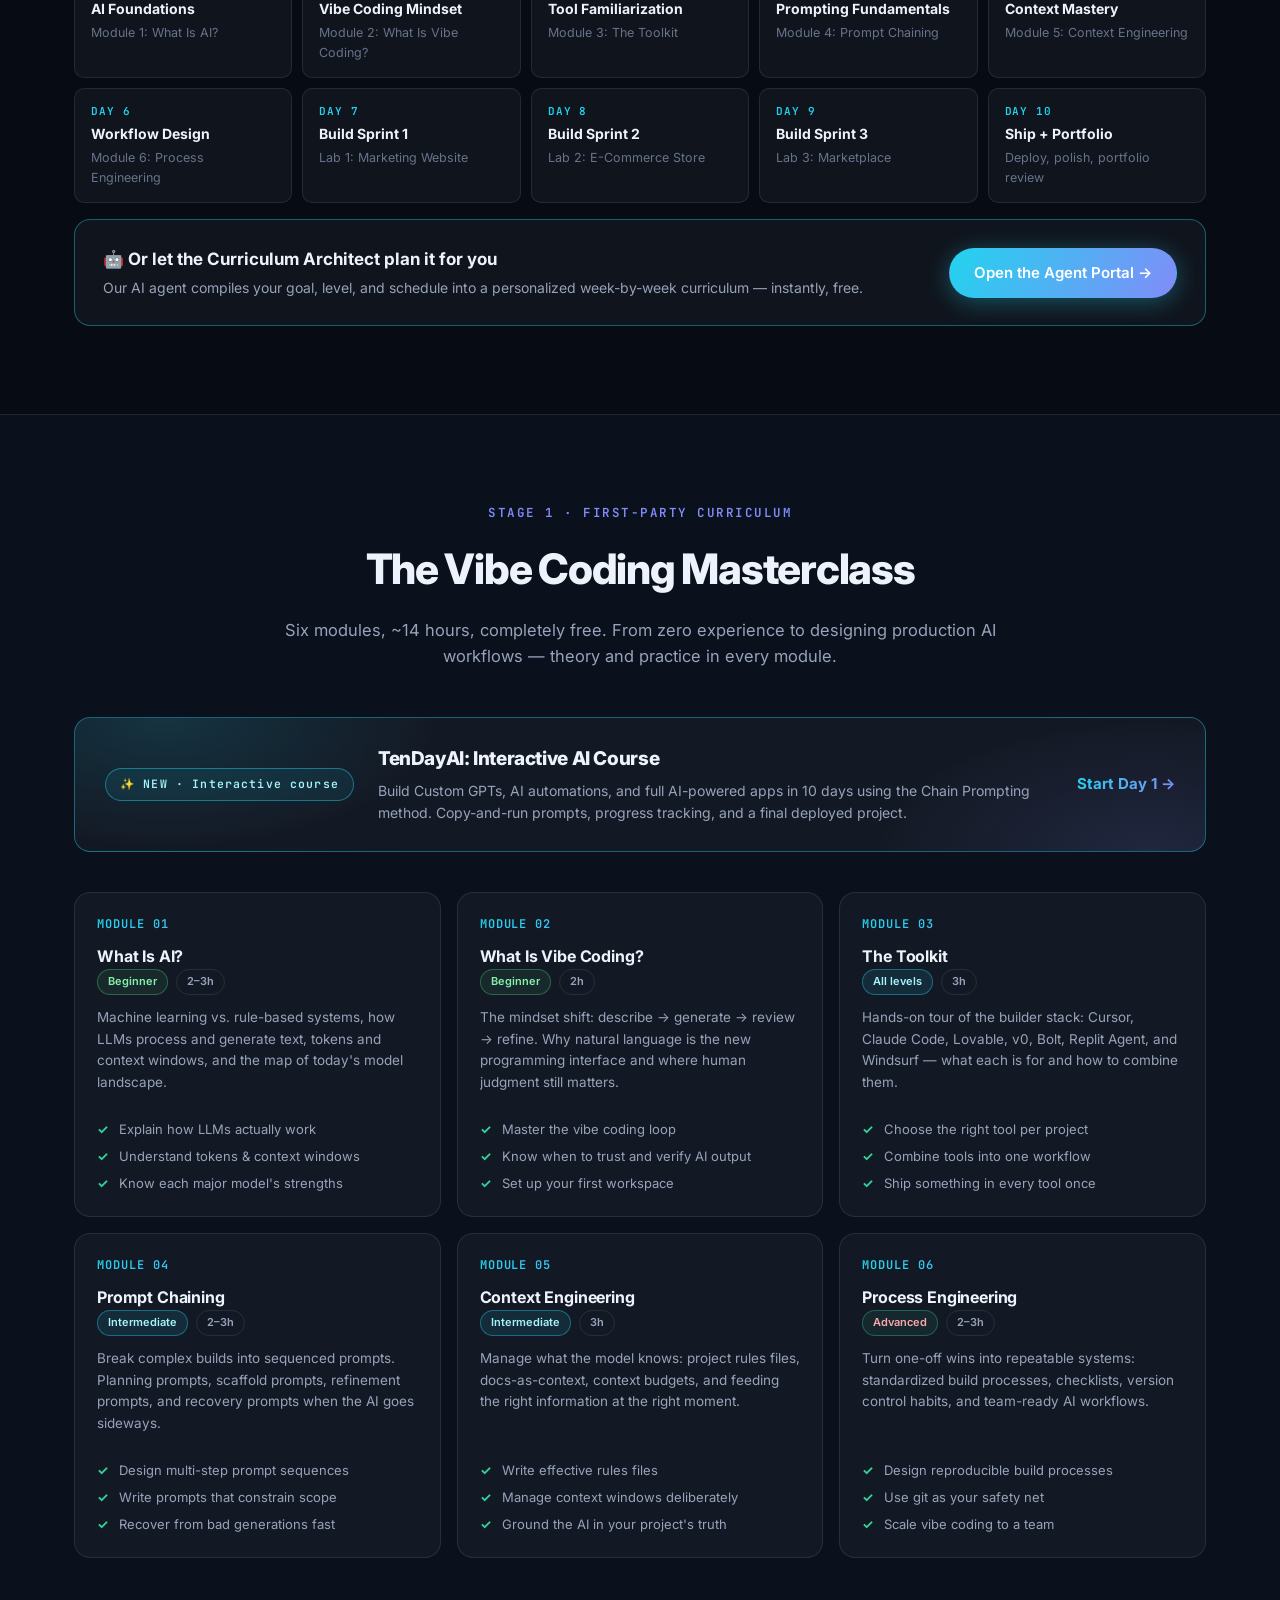
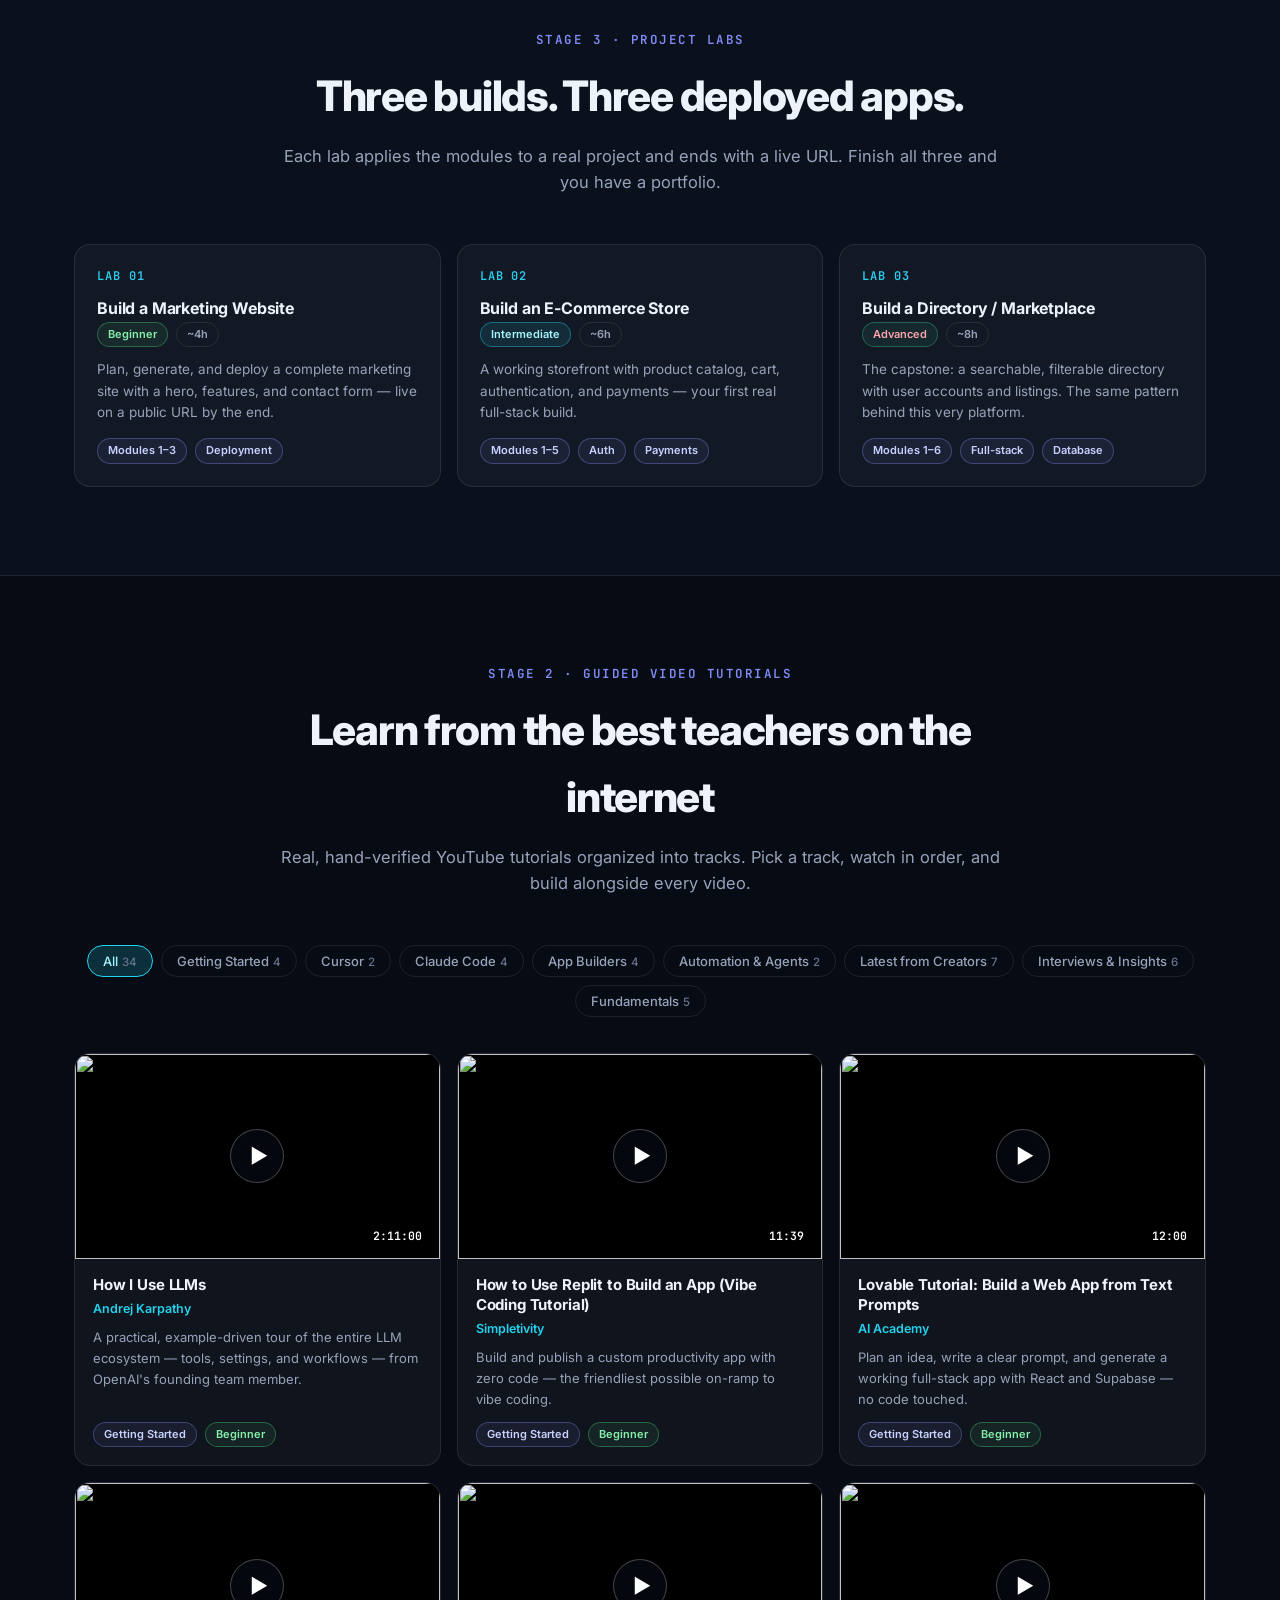
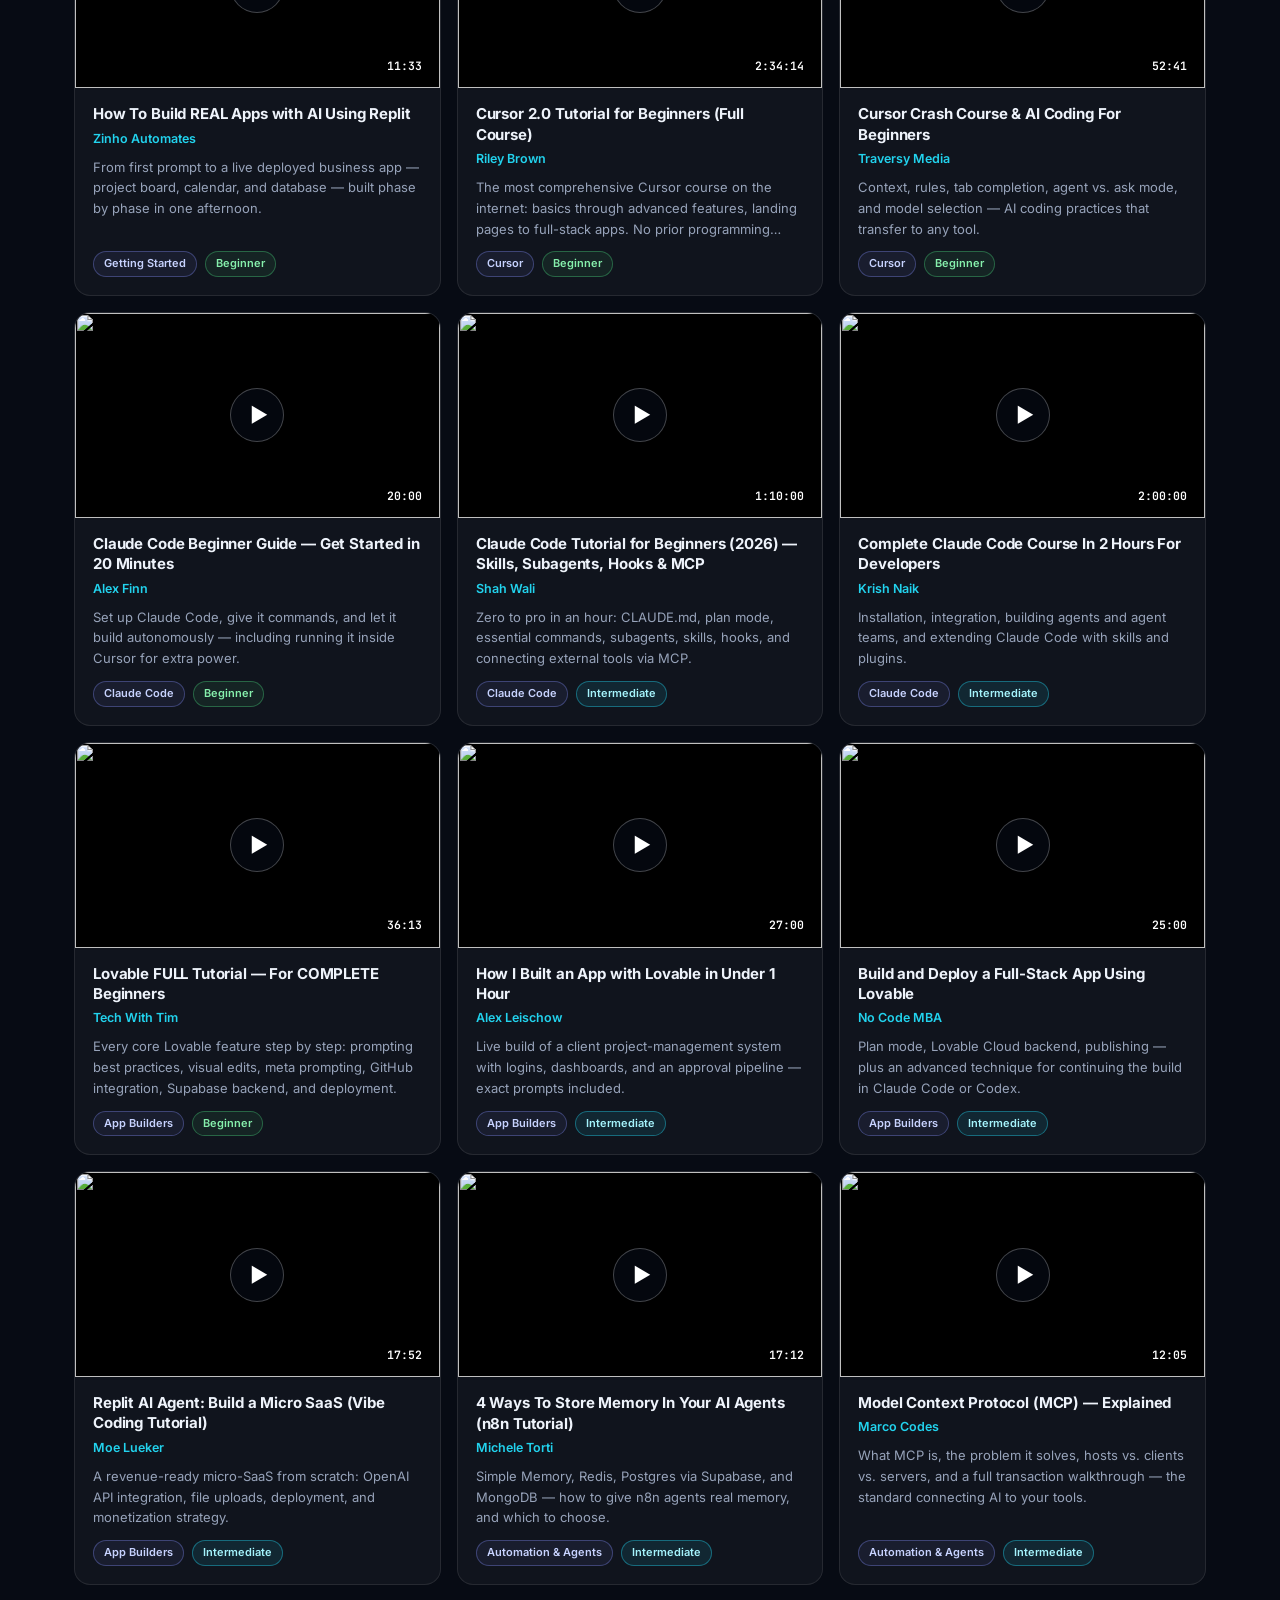
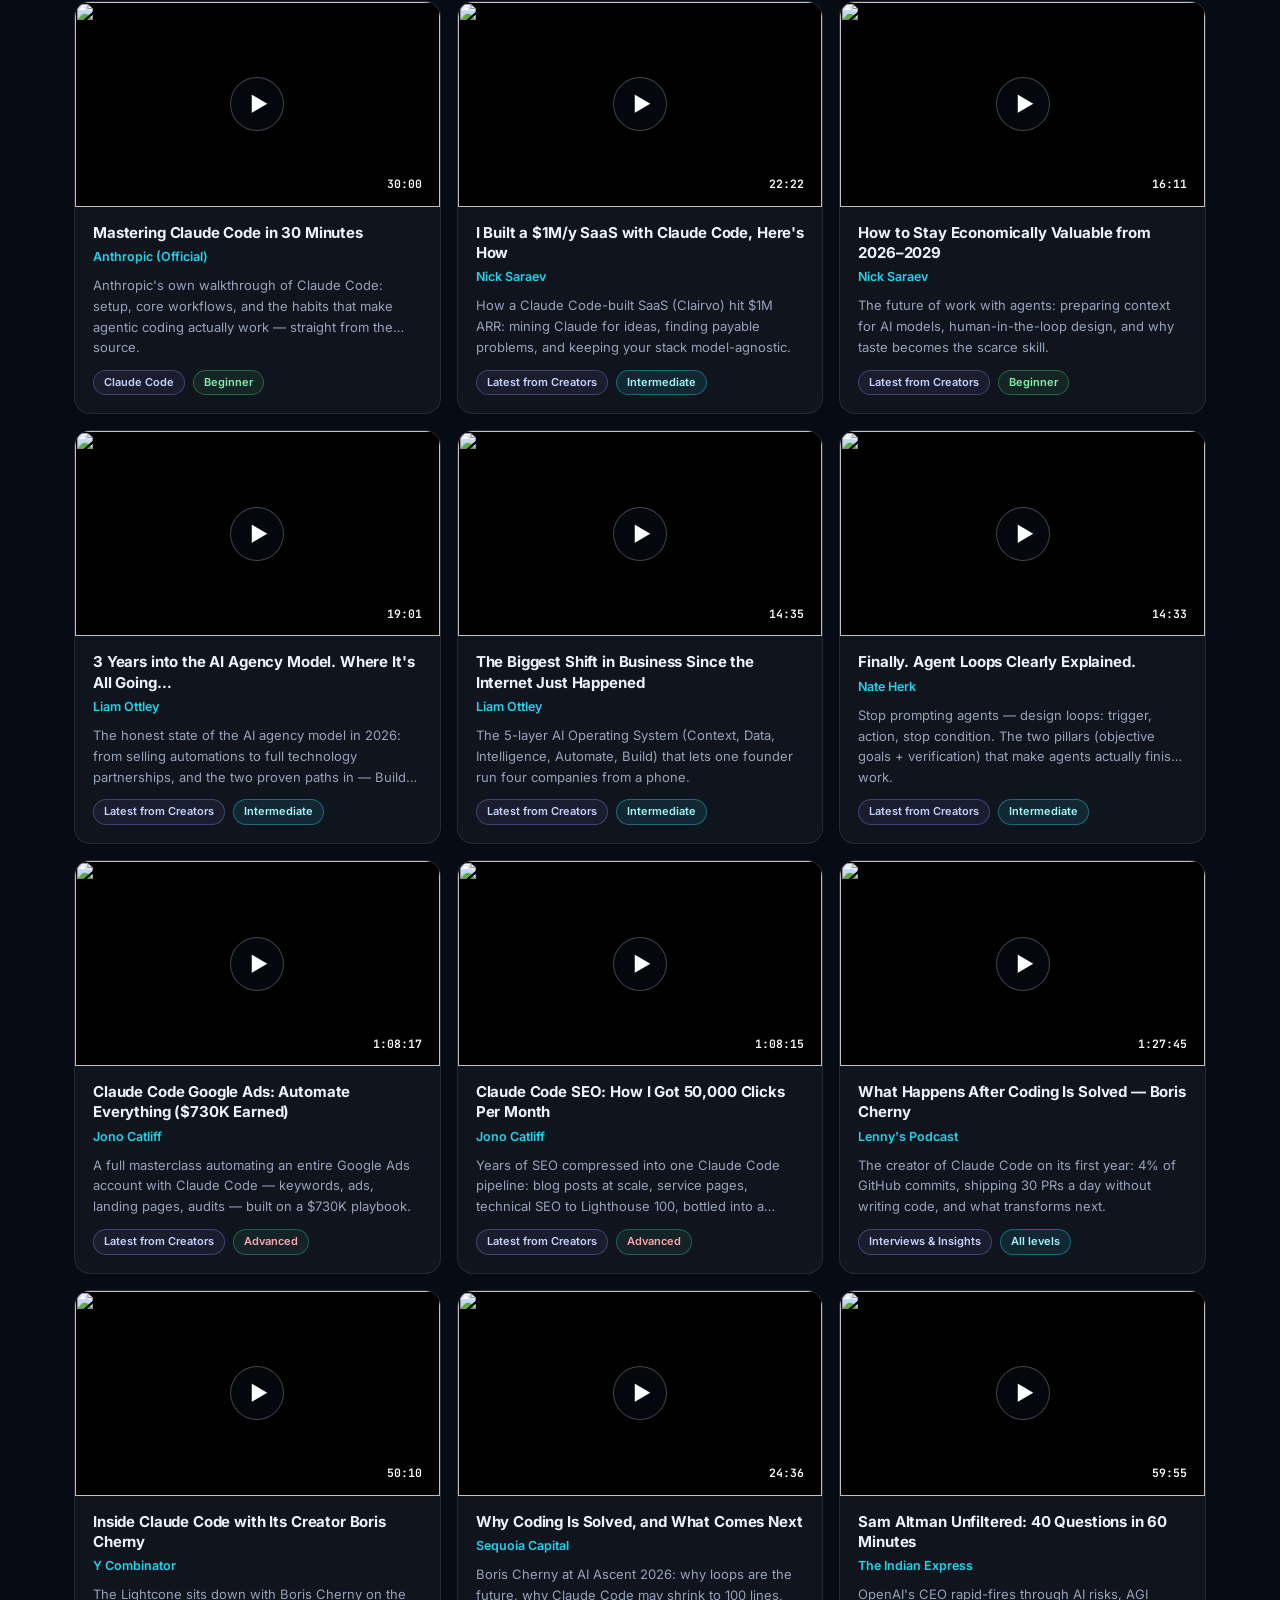
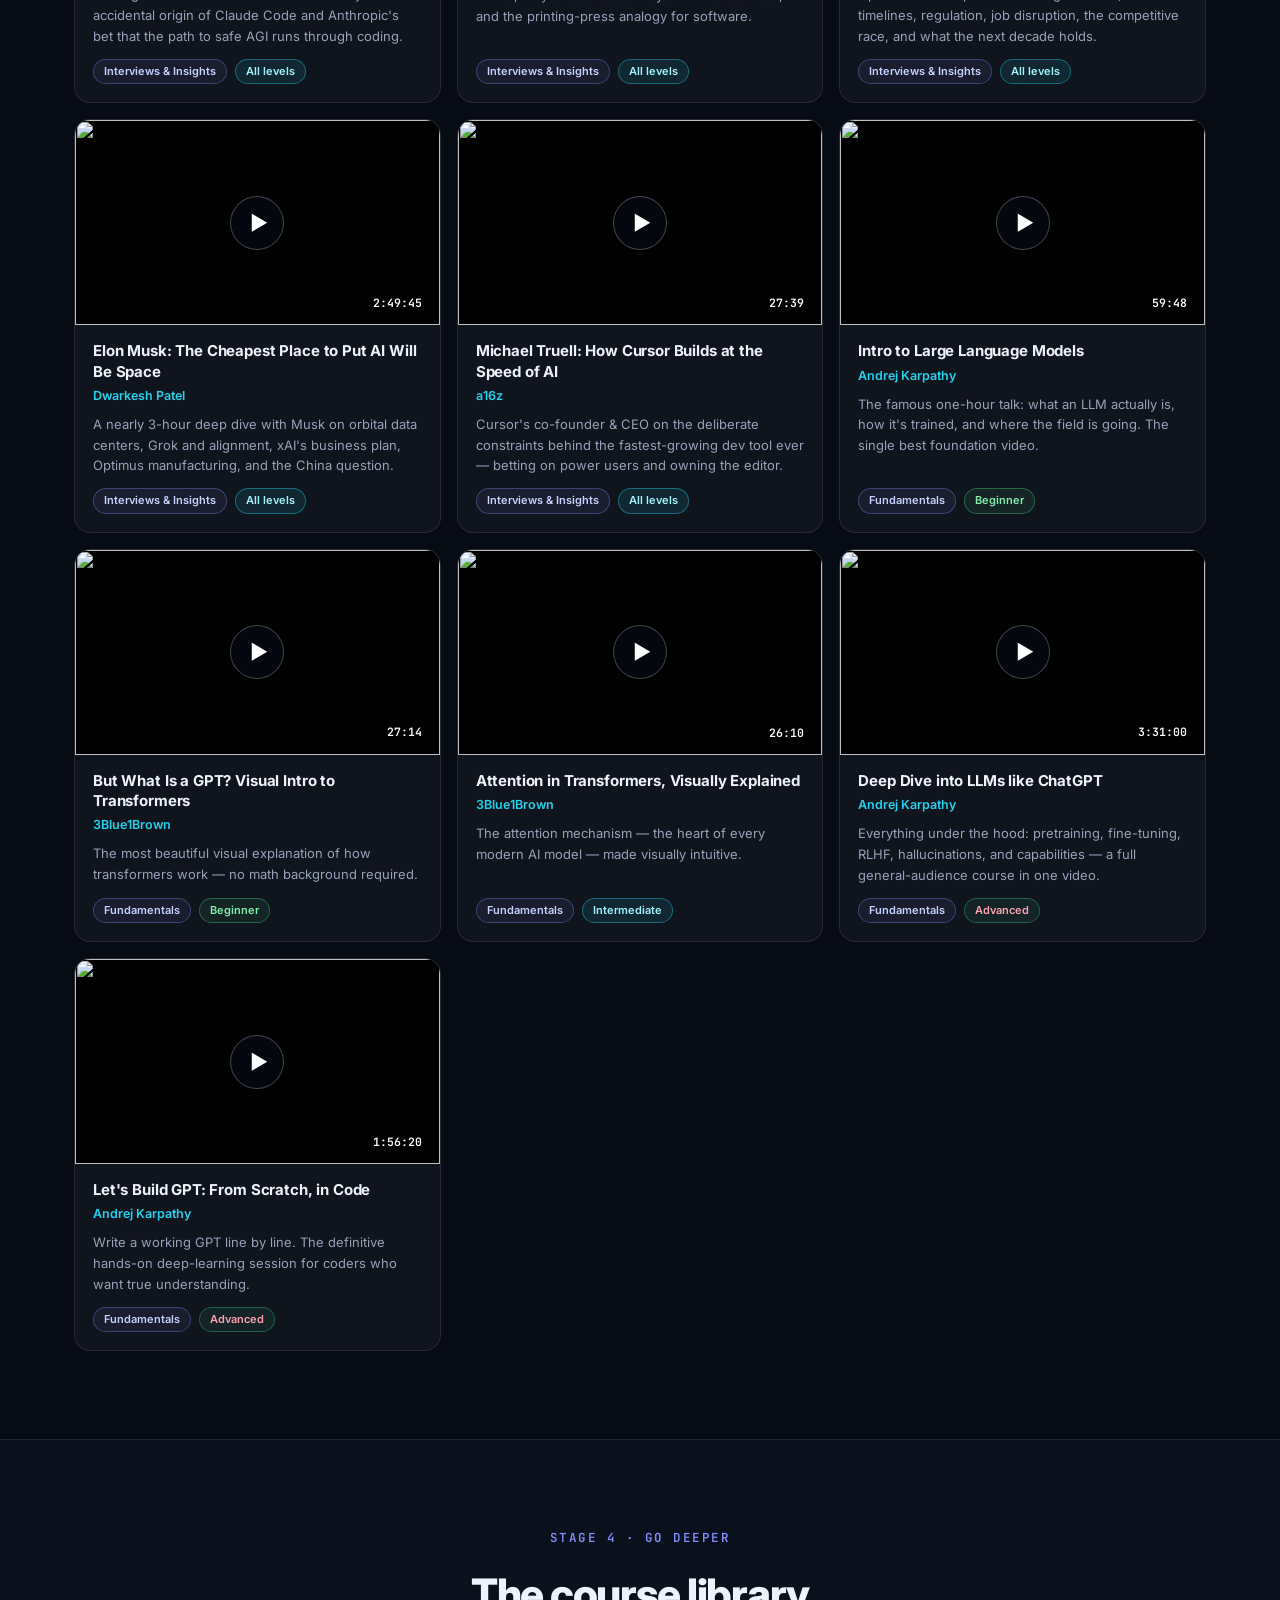
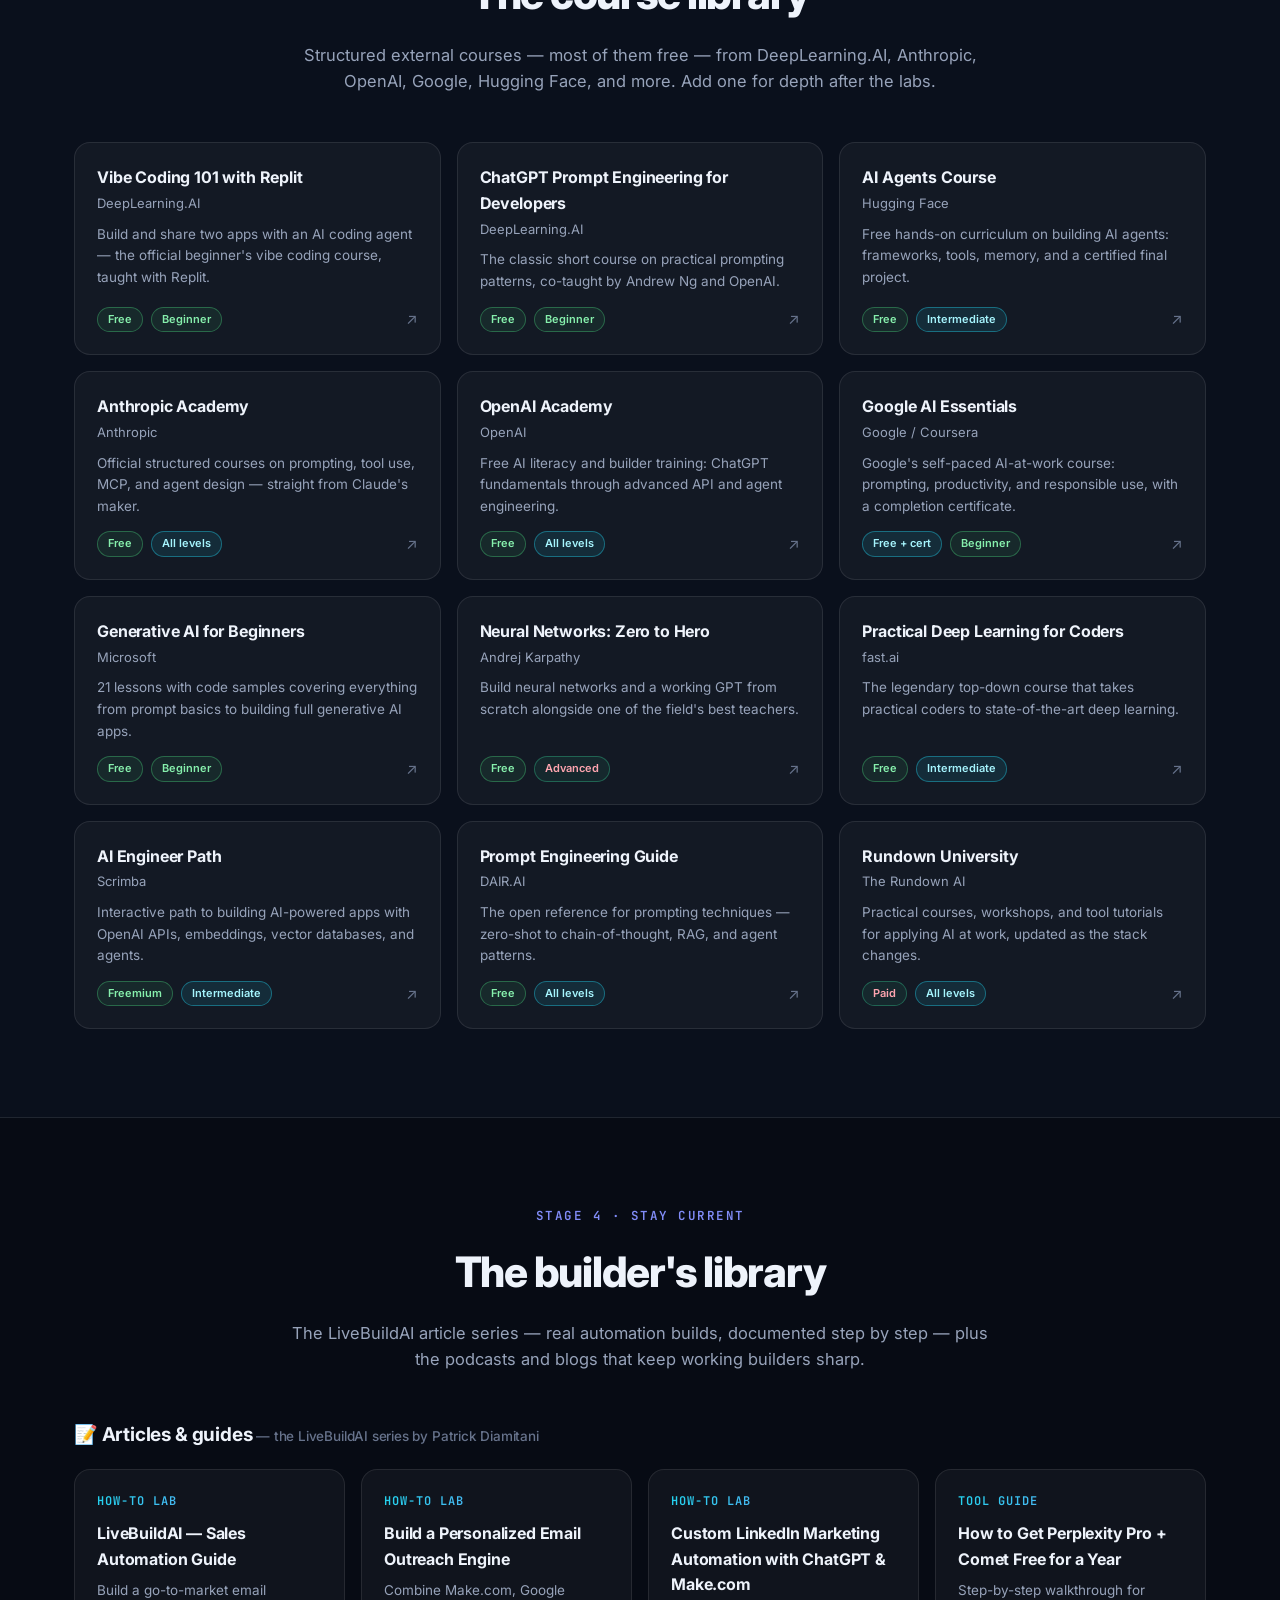
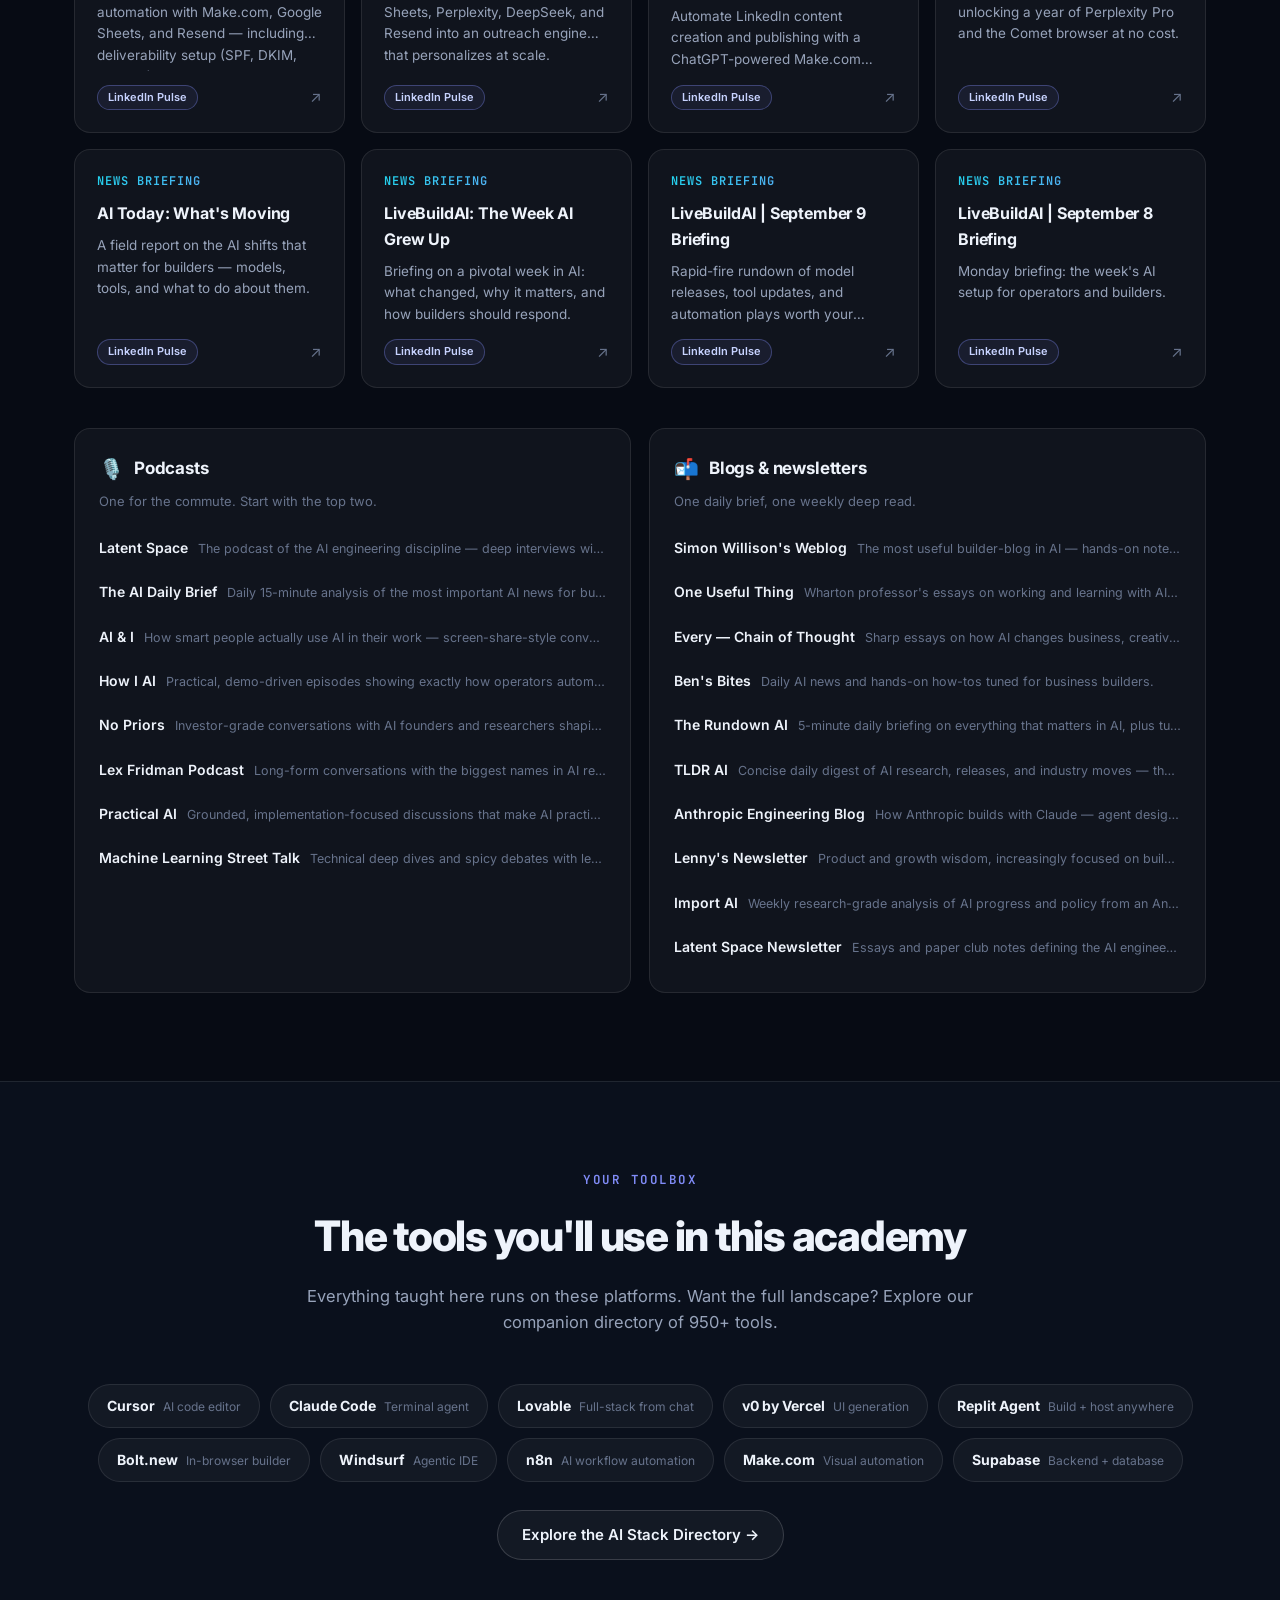
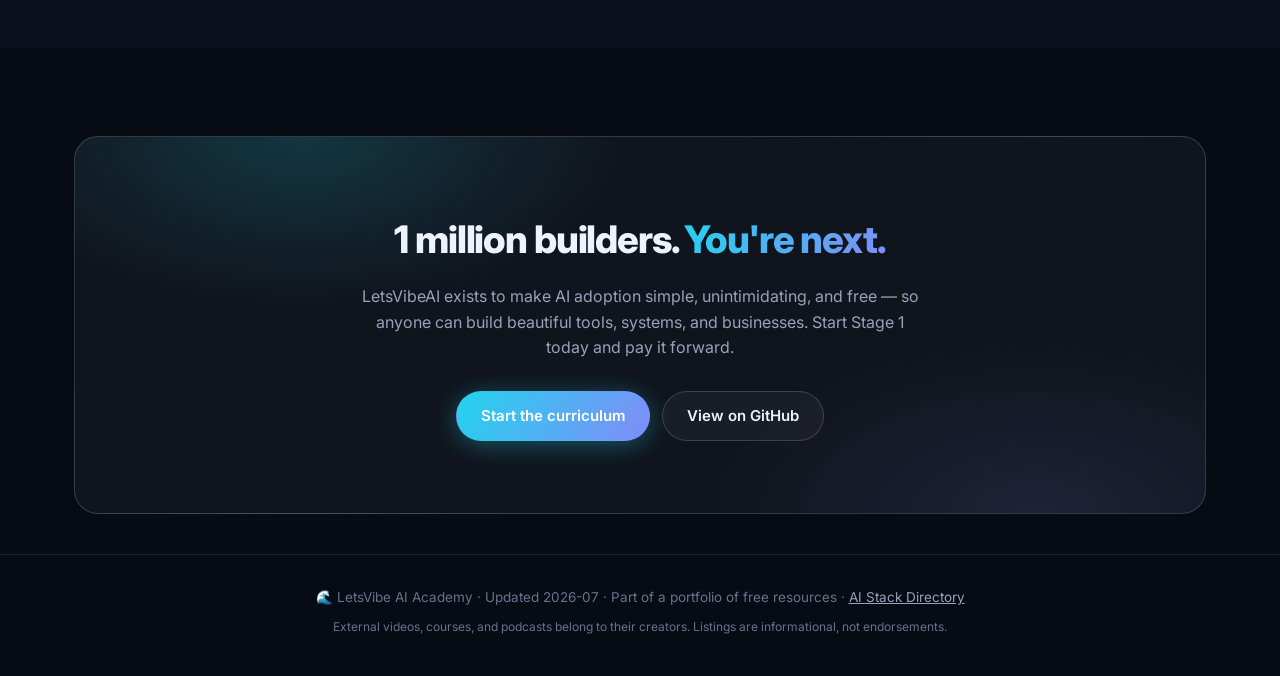
==== commit 323fd588: "Add Agent Portal with Curriculum Architect (light SaaS design) - /agents: light-themed SaaS portal p" ====
--- a/letsvibe/index.html
+++ b/letsvibe/index.html
@@ -29,6 +29,7 @@
         <a href="#path">The Path</a>
         <a href="#curriculum">Curriculum</a>
         <a href="tendayai/">TenDayAI</a>
+        <a href="agents/">Agents</a>
         <a href="#tutorials">Tutorials</a>
         <a href="#courses">Courses</a>
         <a href="#library">Library</a>
@@ -103,6 +104,13 @@
         <button class="btn btn-ghost" id="bootcamp-toggle">View the 10-day plan</button>
       </div>
       <div class="bootcamp-grid" id="bootcamp-grid" hidden></div>
+      <div class="bootcamp-banner agent-banner">
+        <div>
+          <h3>🤖 Or let the Curriculum Architect plan it for you</h3>
+          <p>Our AI agent compiles your goal, level, and schedule into a personalized week-by-week curriculum — instantly, free.</p>
+        </div>
+        <a class="btn btn-primary" href="agents/">Open the Agent Portal →</a>
+      </div>
     </div>
   </section>
 
--- a/letsvibe/assets/styles.css
+++ b/letsvibe/assets/styles.css
@@ -341,6 +341,7 @@
 }
 .bootcamp-banner h3 { font-size: 17px; font-weight: 700; margin-bottom: 4px; }
 .bootcamp-banner p { font-size: 14px; color: var(--text-dim); }
+.agent-banner { margin-top: 16px; border-color: rgba(34, 211, 238, 0.4); }
 .bootcamp-grid {
   margin-top: 16px;
   display: grid; grid-template-columns: repeat(auto-fill, minmax(200px, 1fr)); gap: 10px;
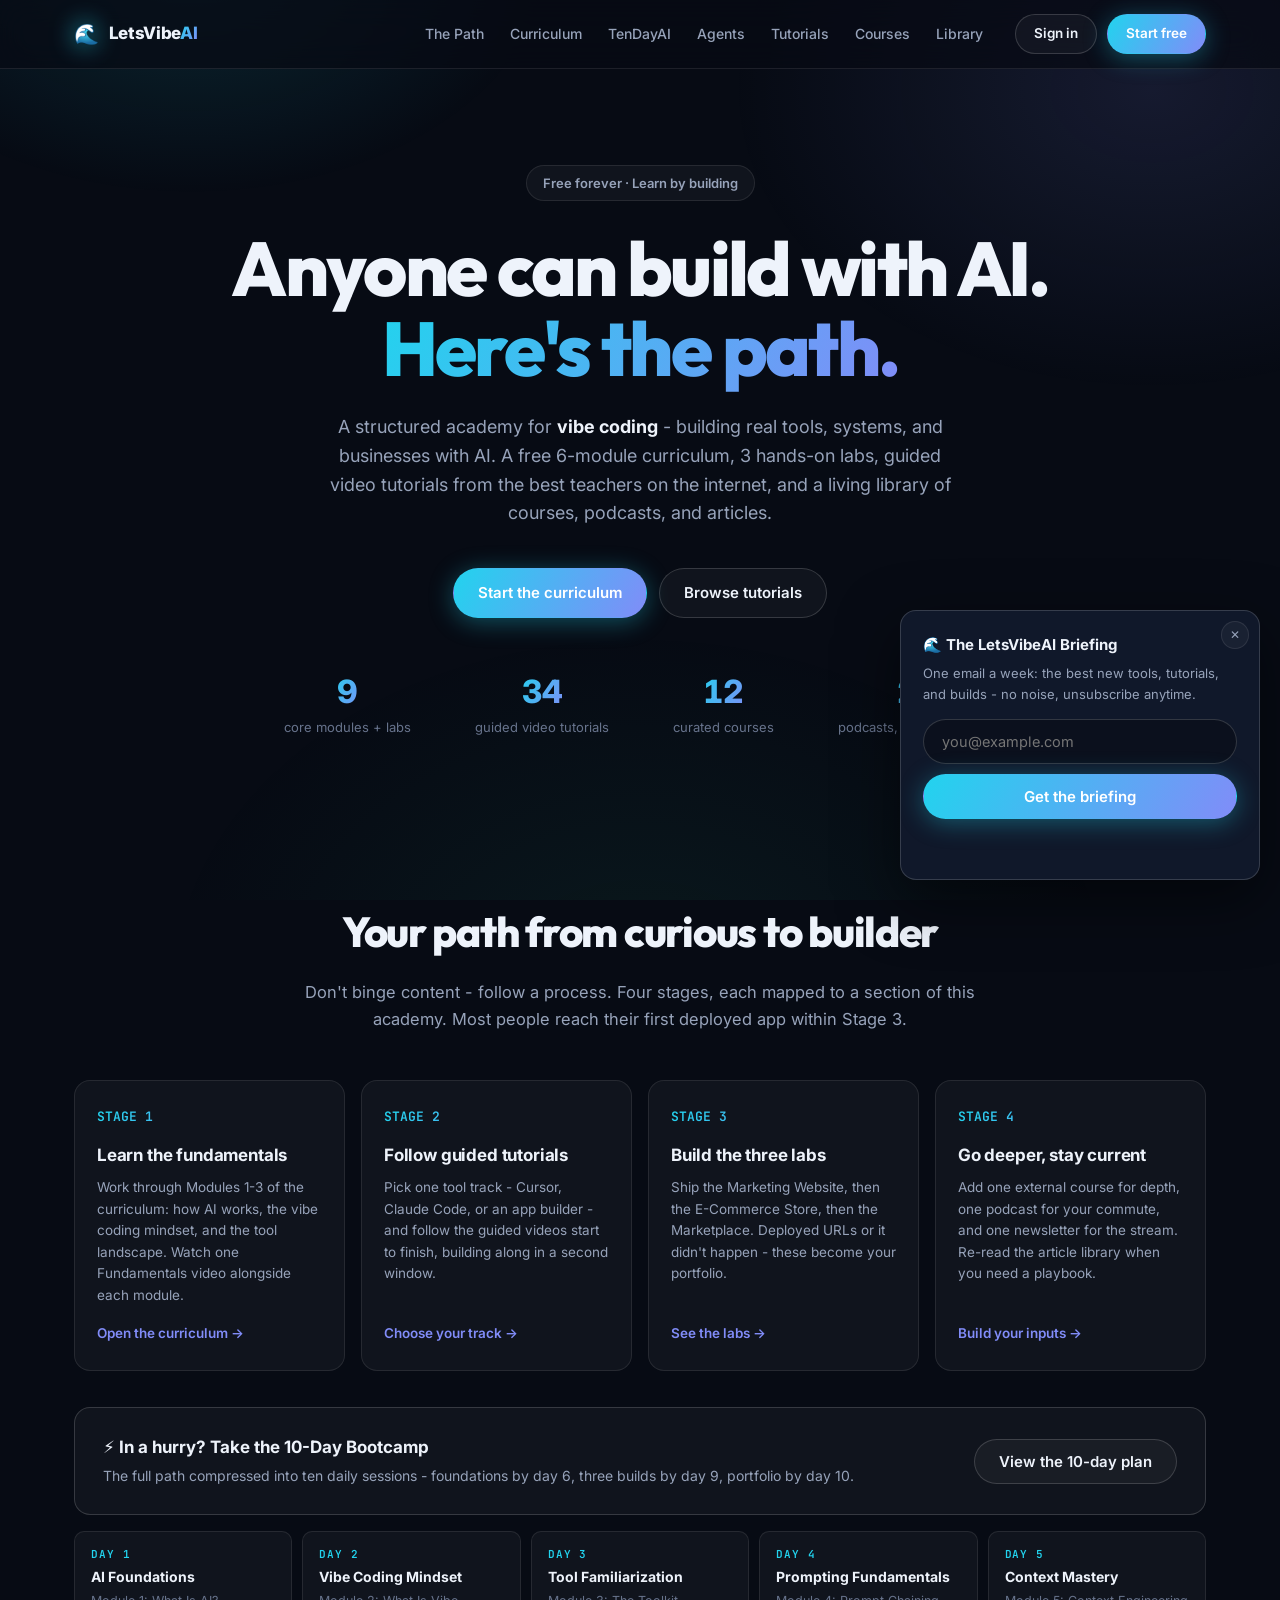
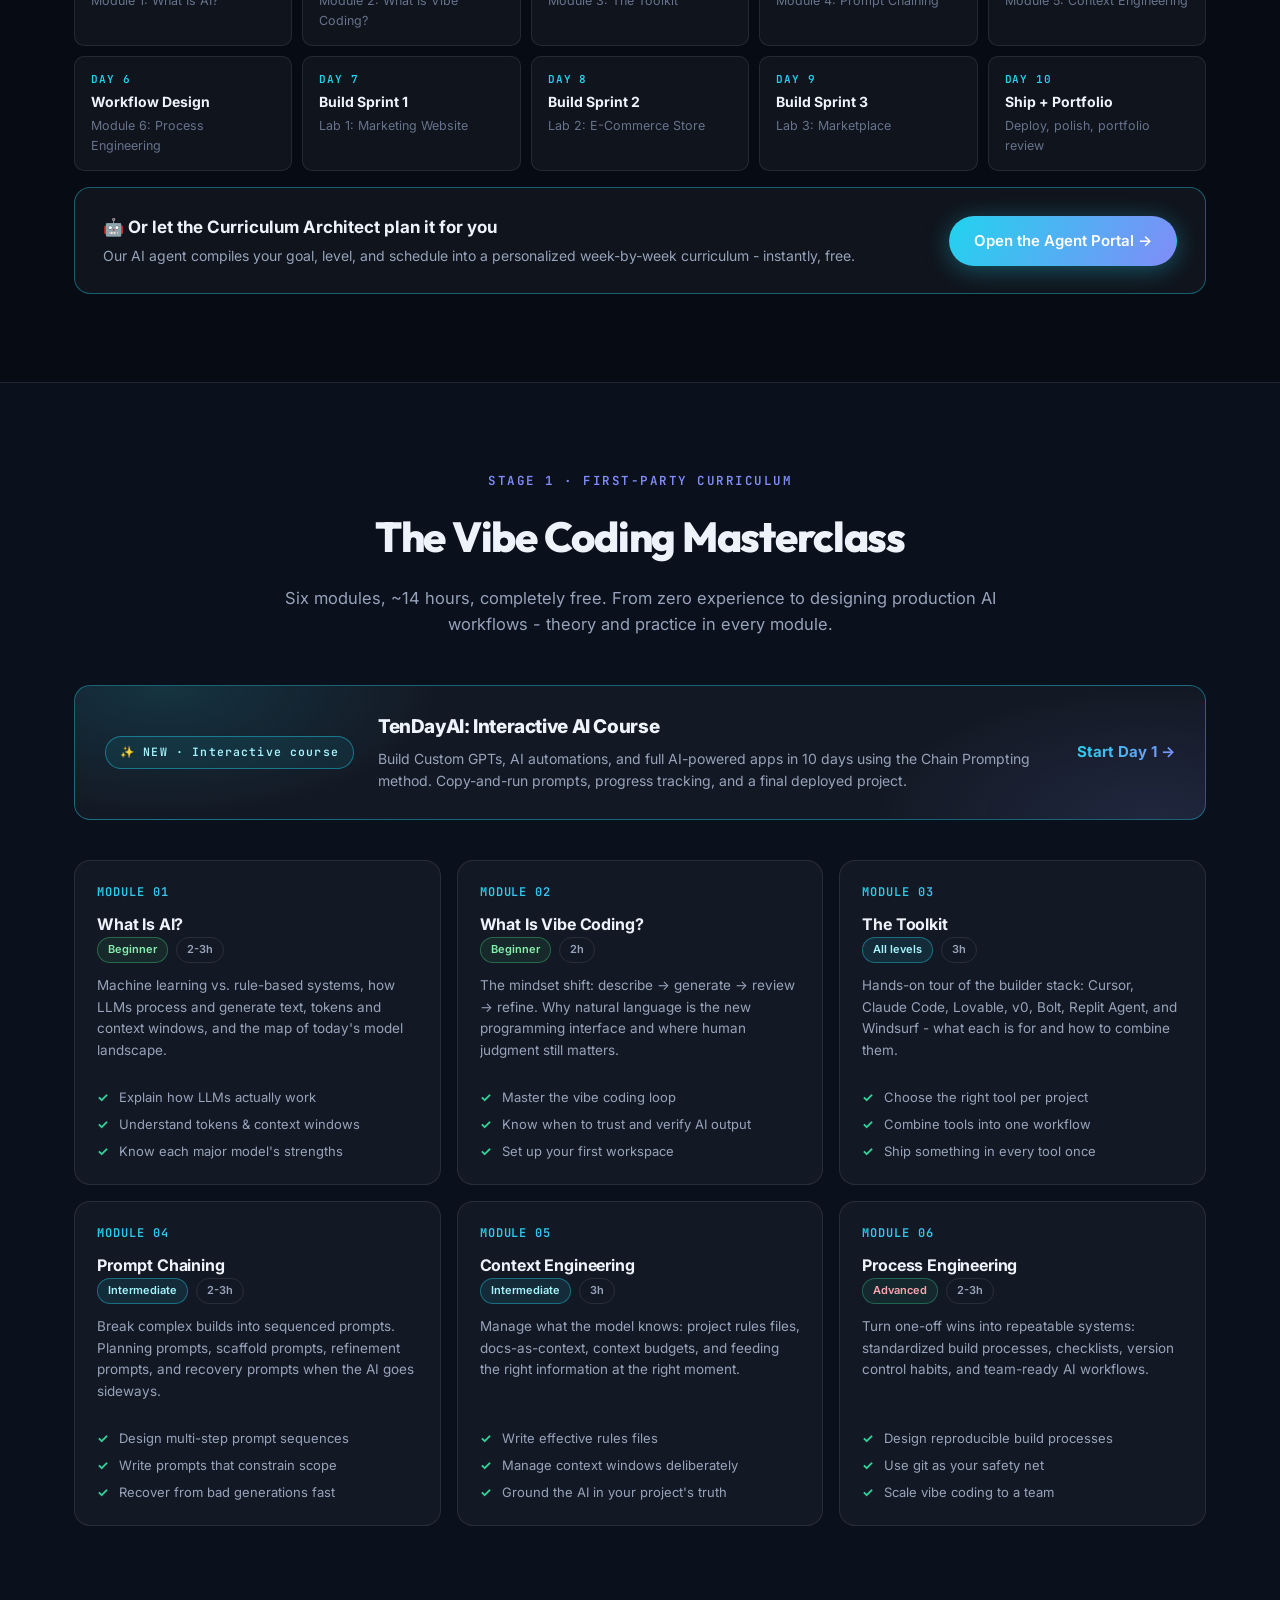
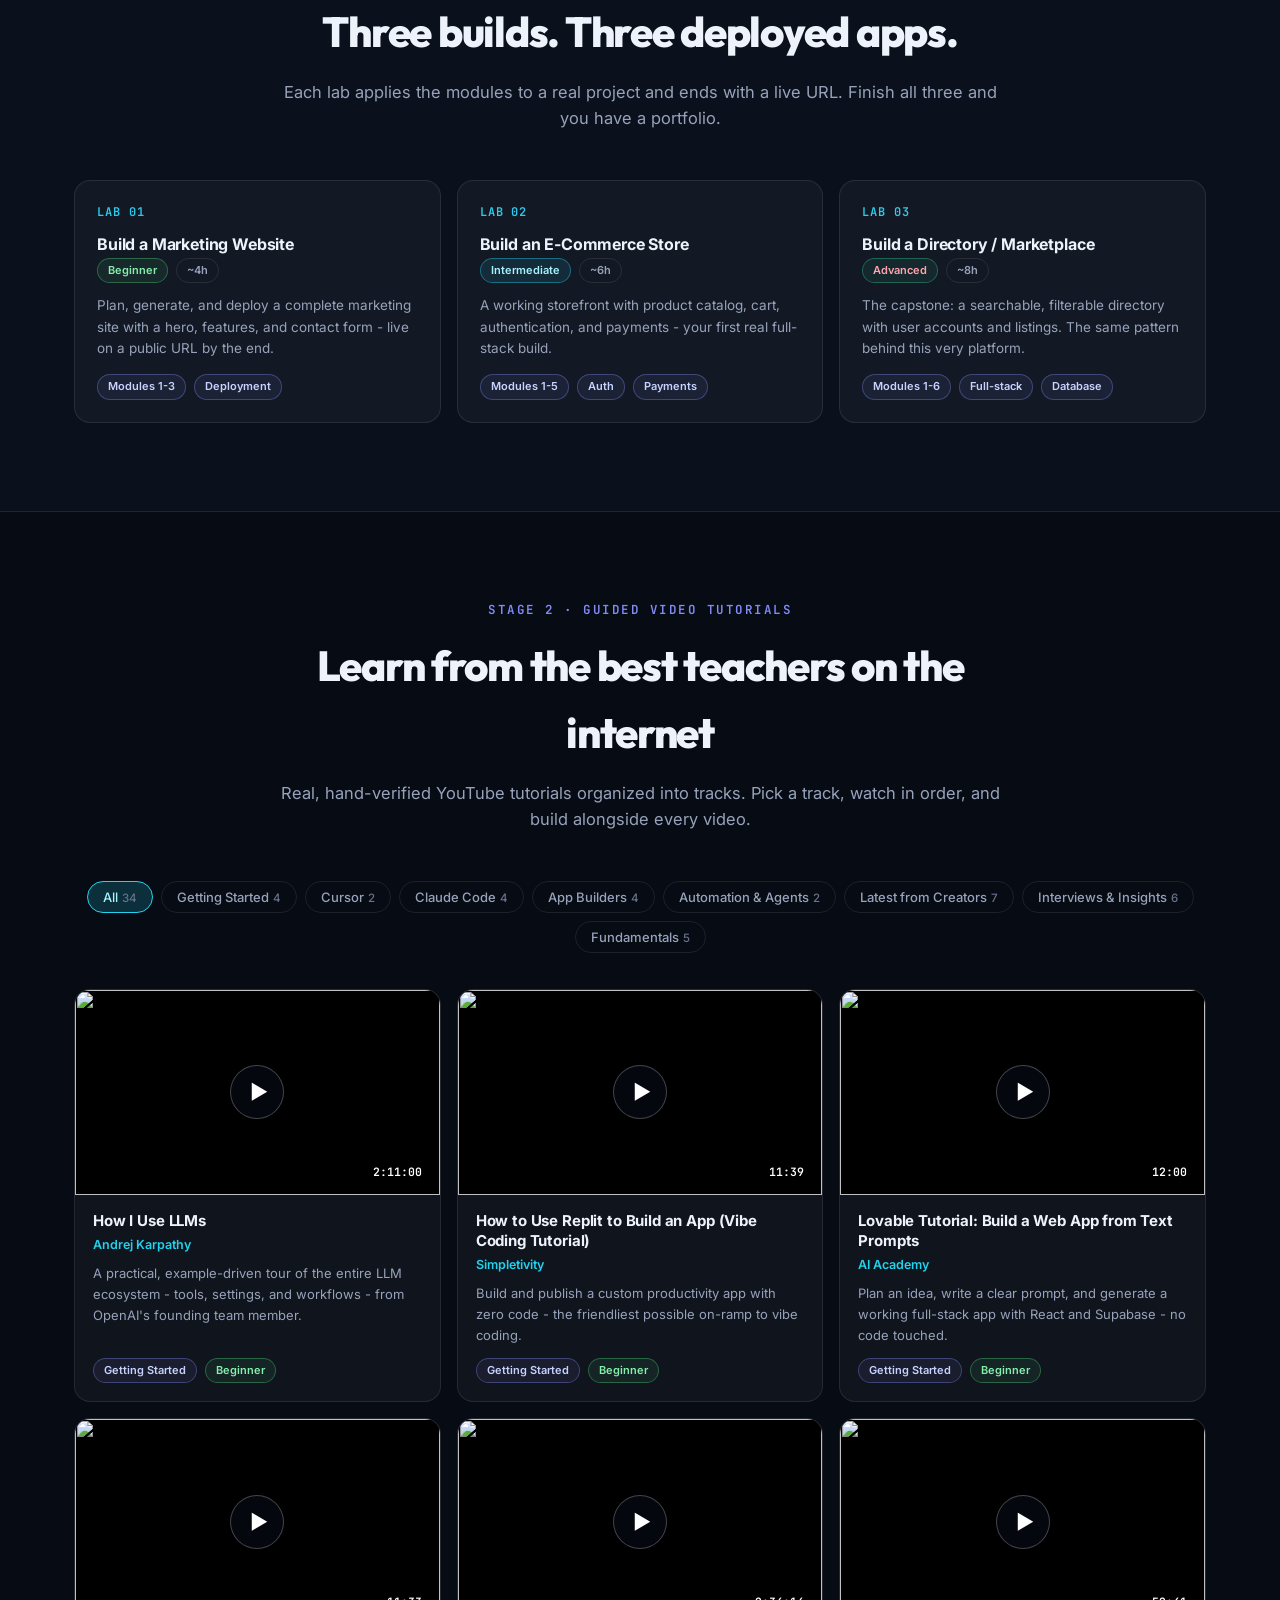
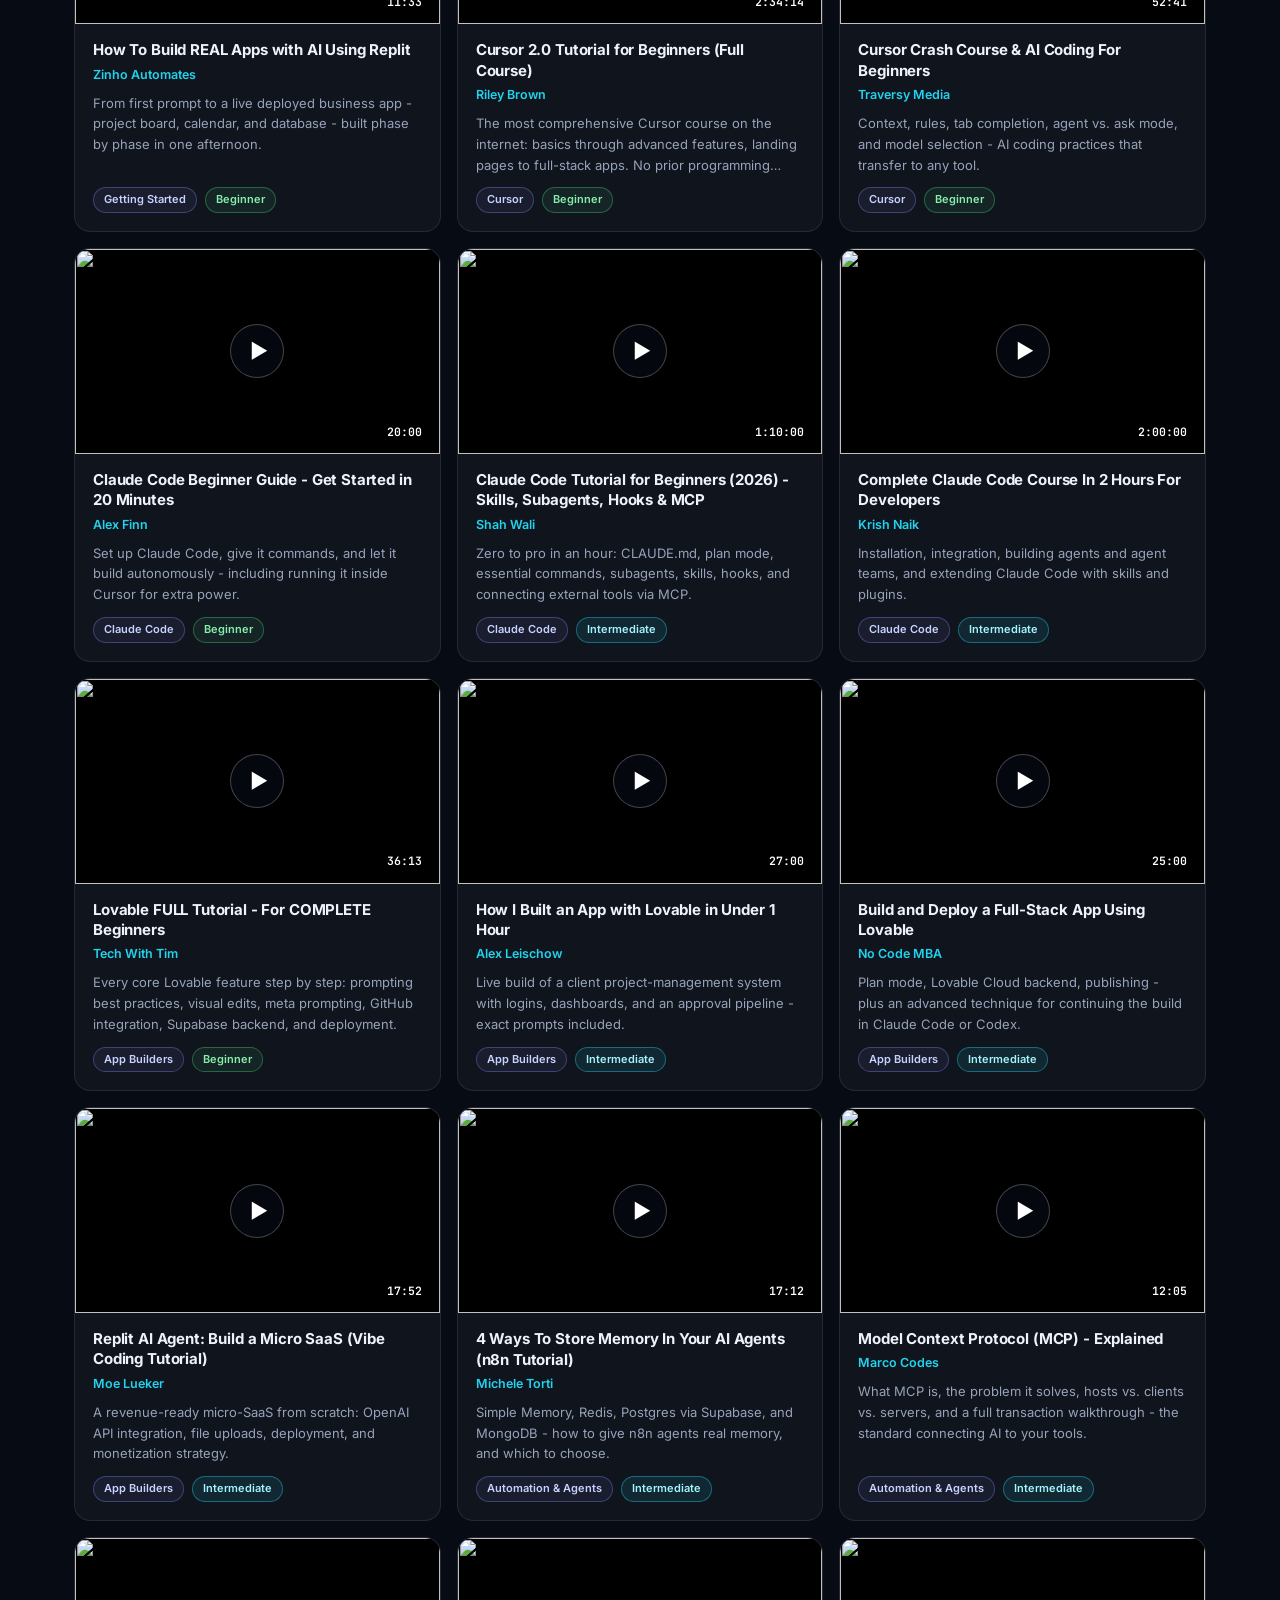
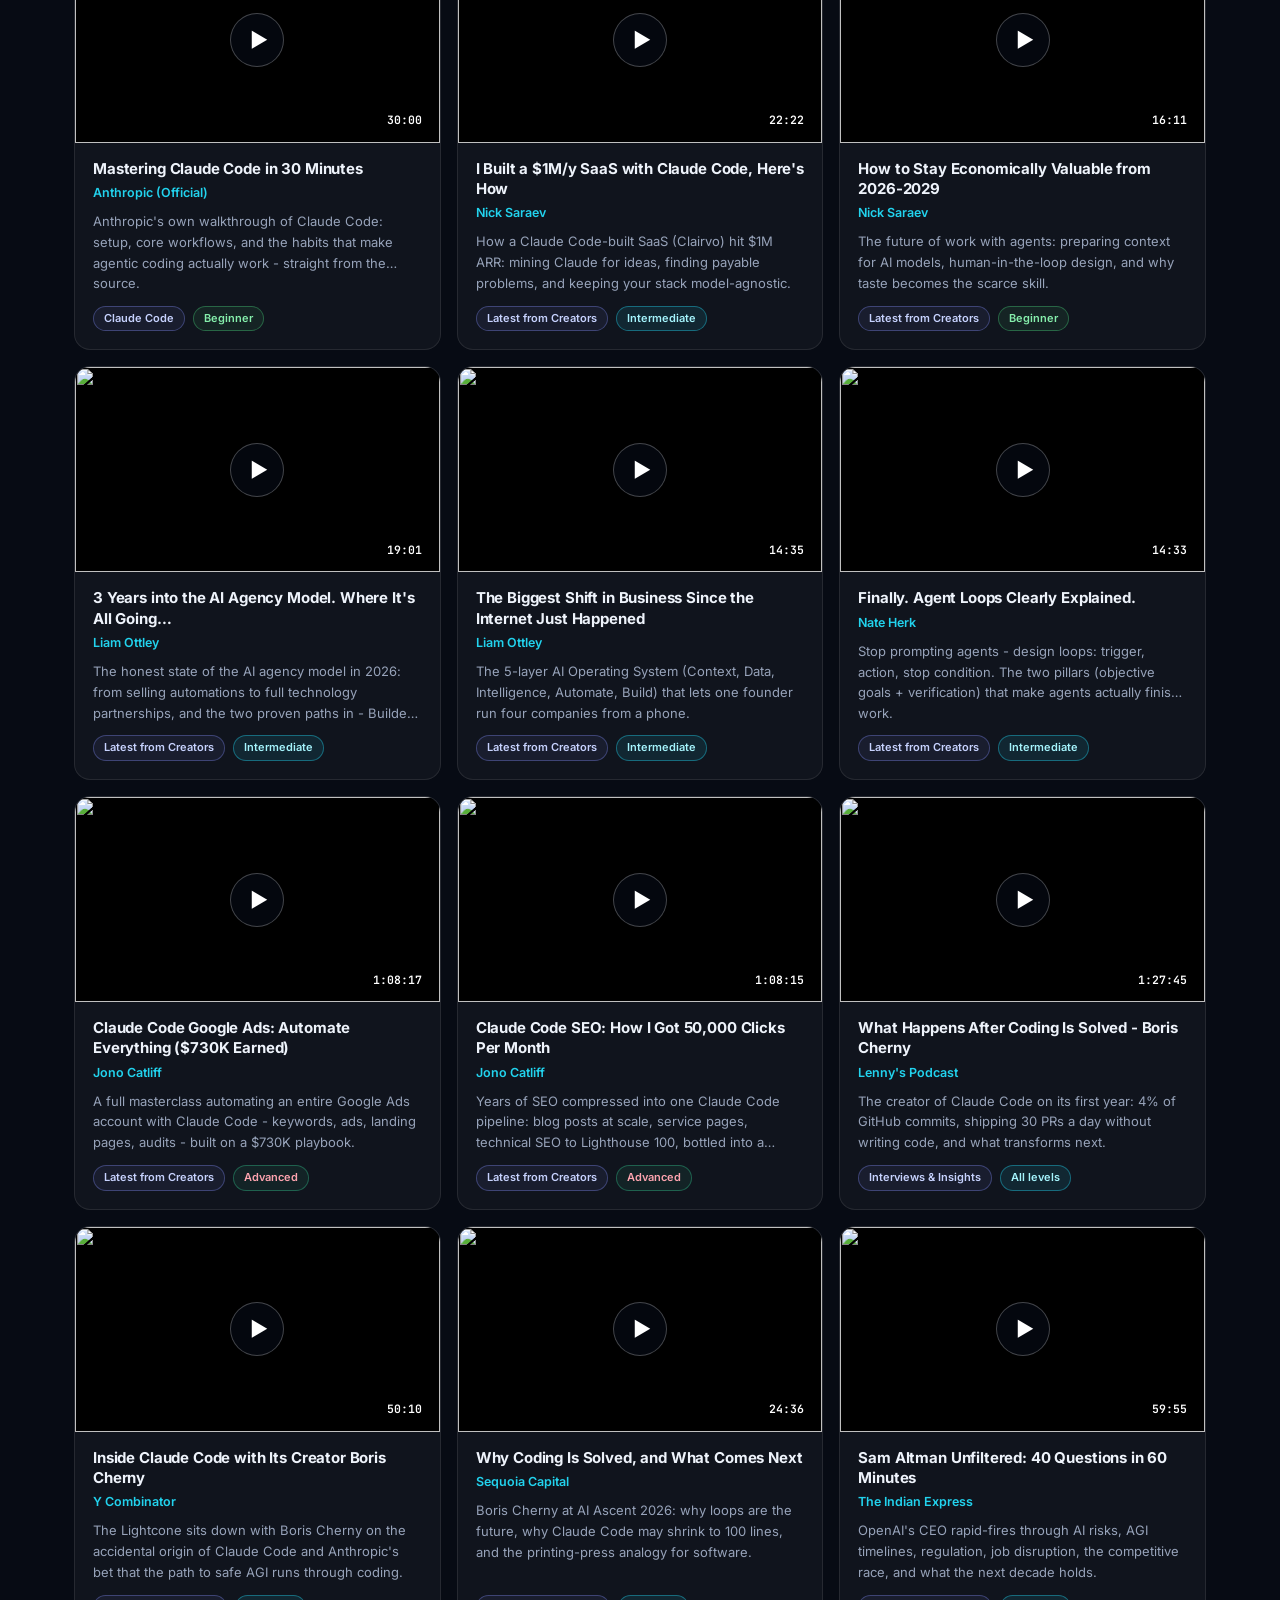
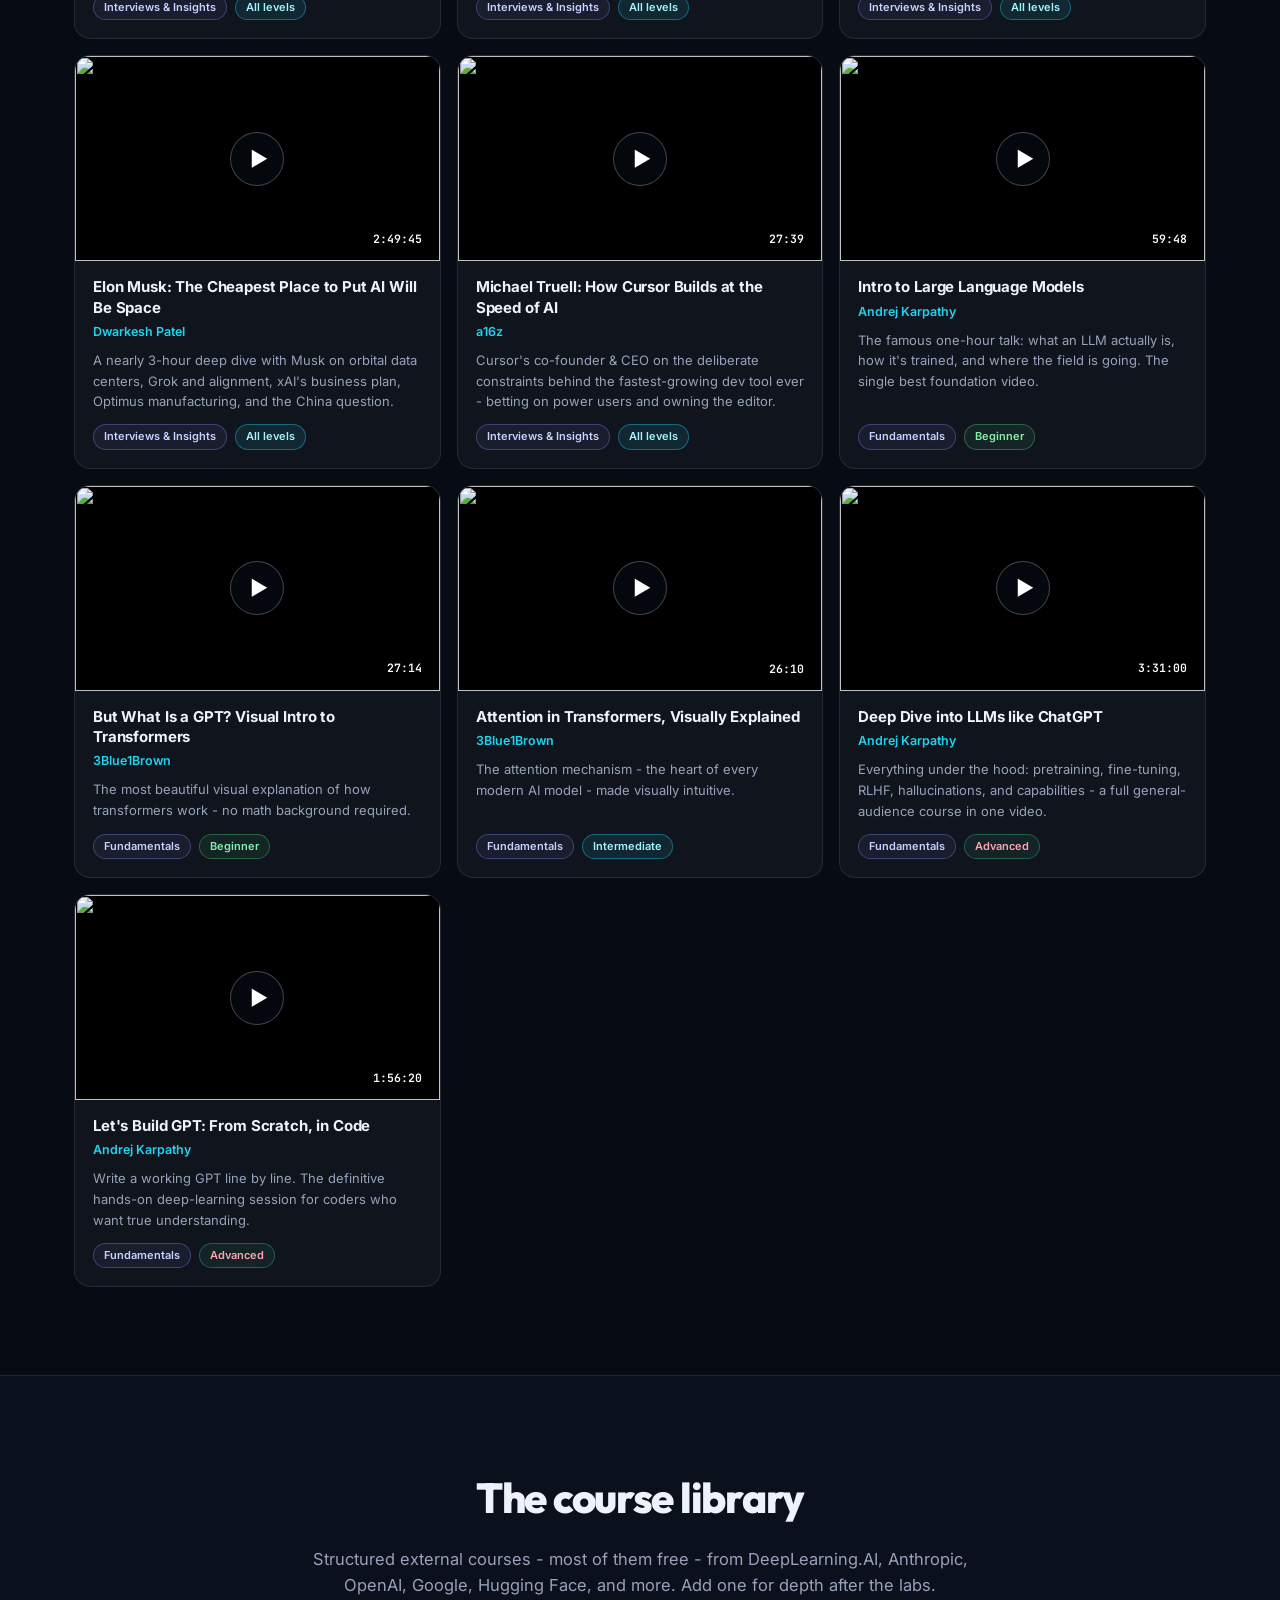
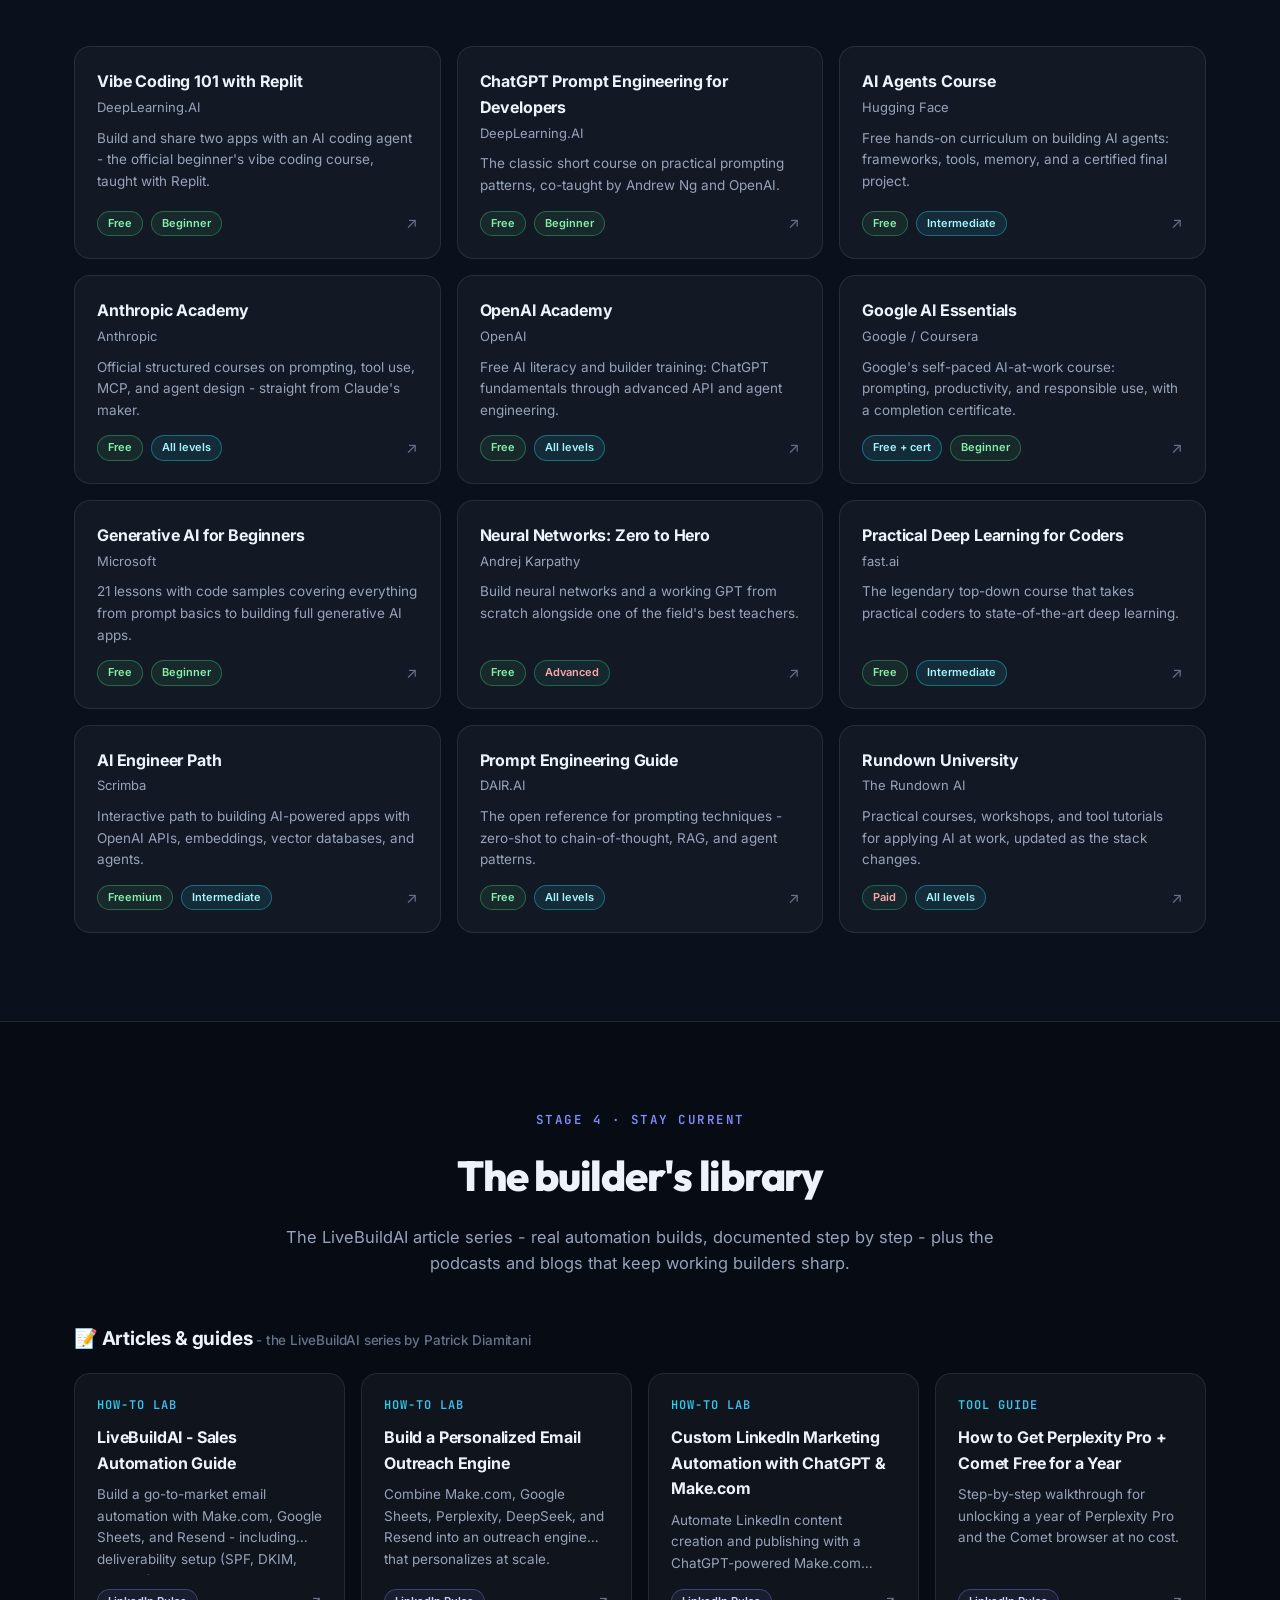
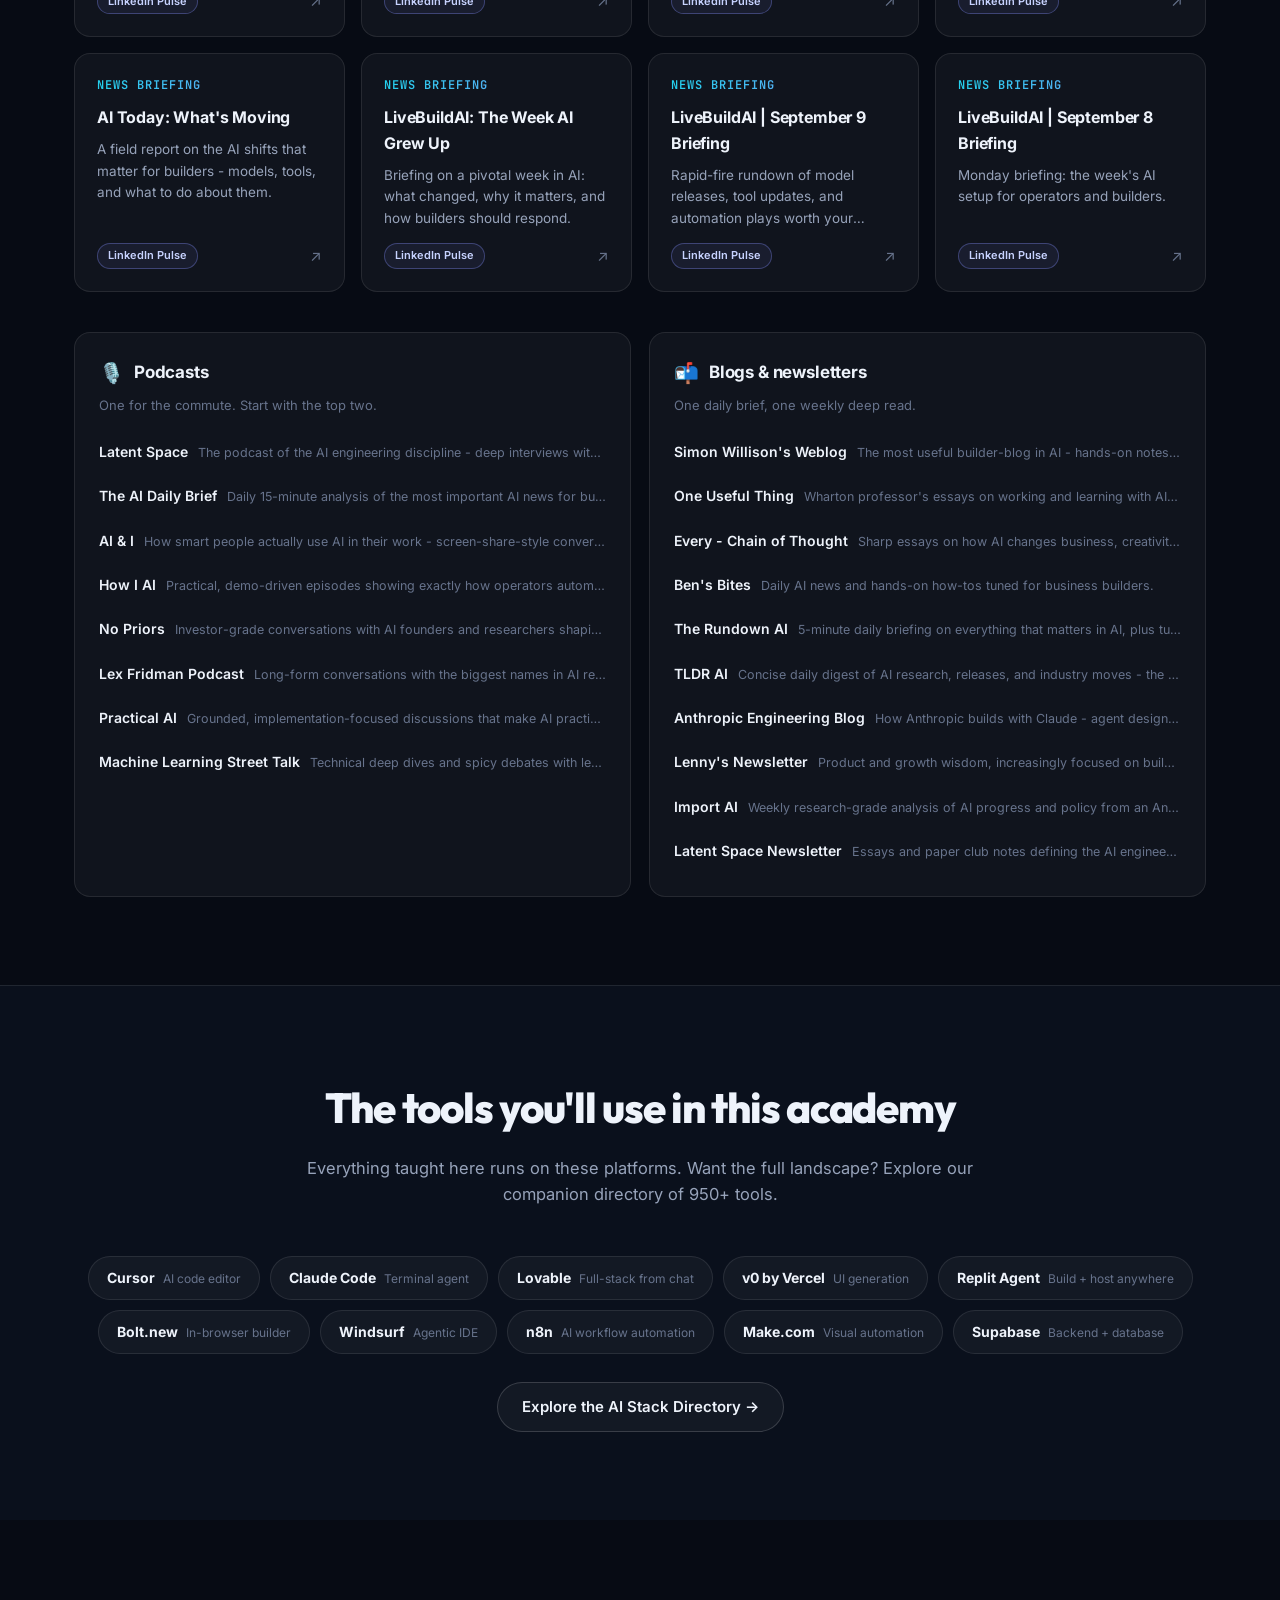
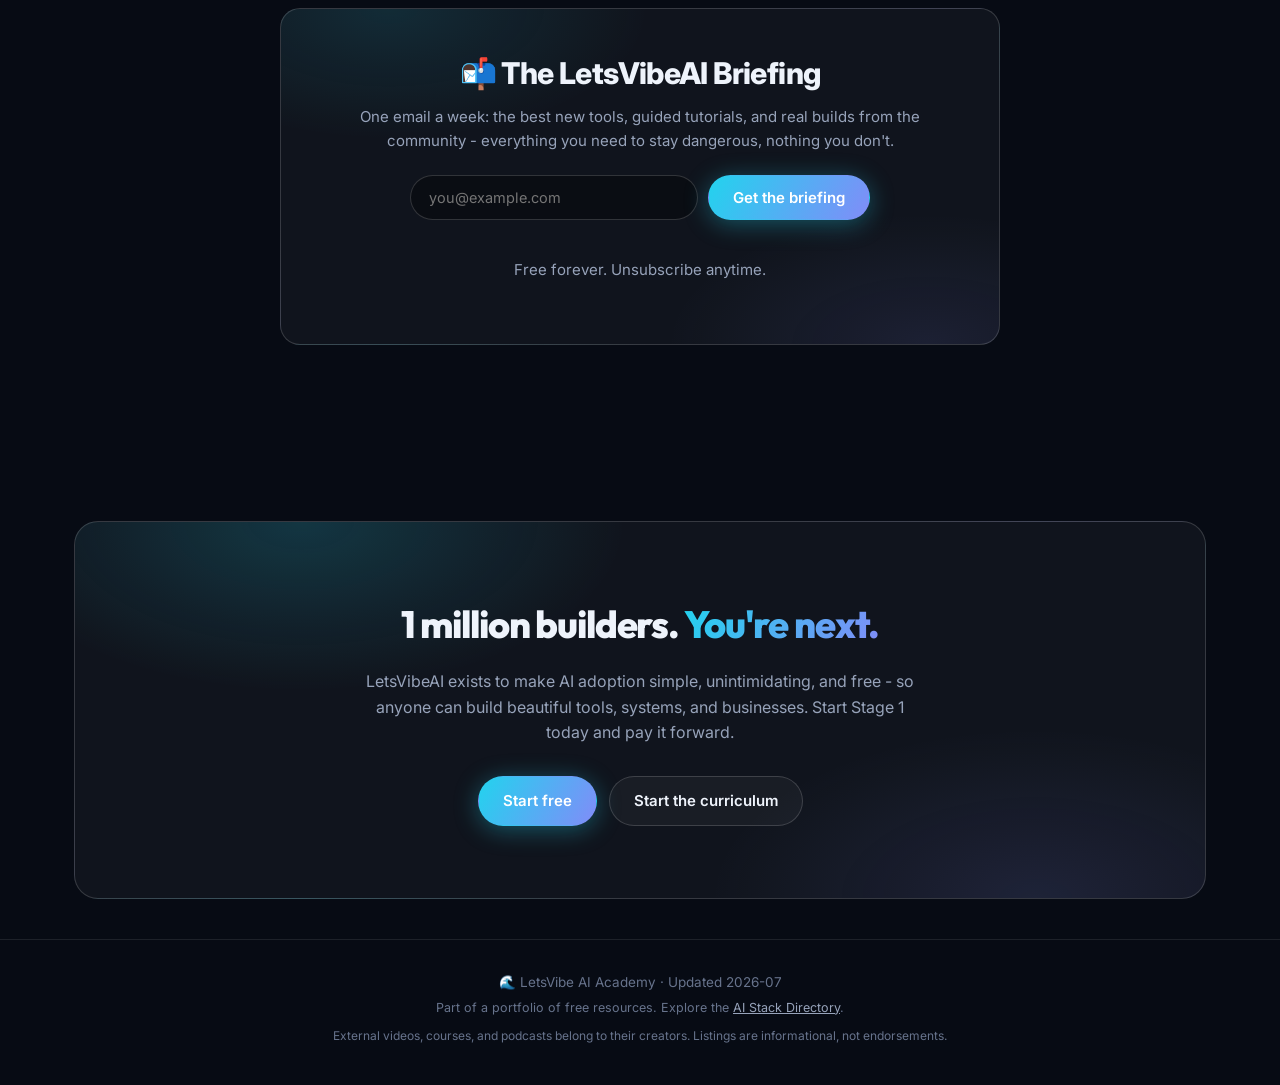
==== commit 7289a8b9: "Add user funnel: OAuth signup flow, soft gates, newsletter capture + taste-skill UI pass Funnel: - /" ====
--- a/letsvibe/index.html
+++ b/letsvibe/index.html
@@ -1,245 +1,255 @@
-<!DOCTYPE html>
-<html lang="en">
-<head>
-  <meta charset="UTF-8" />
-  <meta name="viewport" content="width=device-width, initial-scale=1.0" />
-  <title>LetsVibe AI Academy — Learn to Build with AI, Step by Step</title>
-  <meta name="description" content="The structured path from AI-curious to AI builder: a free 6-module curriculum, 3 project labs, guided video tutorials, courses, podcasts, and a builder's article library." />
-  <meta property="og:title" content="LetsVibe AI Academy" />
-  <meta property="og:description" content="Learn vibe coding with a structured curriculum, real guided tutorials, and a curated library of courses, podcasts, and articles." />
-  <meta property="og:type" content="website" />
-  <link rel="preconnect" href="https://fonts.googleapis.com" />
-  <link rel="preconnect" href="https://fonts.gstatic.com" crossorigin />
-  <link href="https://fonts.googleapis.com/css2?family=Inter:wght@400;500;600;700;800&family=JetBrains+Mono:wght@500;600&display=swap" rel="stylesheet" />
-  <link rel="icon" href="data:image/svg+xml,<svg xmlns='http://www.w3.org/2000/svg' viewBox='0 0 100 100'><text y='.9em' font-size='90'>🌊</text></svg>" />
-  <link rel="stylesheet" href="assets/styles.css" />
-</head>
-<body>
-
-  <div class="bg-glow" aria-hidden="true"></div>
-
-  <!-- ============ NAV ============ -->
-  <header class="nav" id="top">
-    <div class="nav-inner">
-      <a class="brand" href="#top">
-        <span class="brand-mark">🌊</span>
-        <span class="brand-name">LetsVibe<span class="brand-accent">AI</span></span>
-      </a>
-      <nav class="nav-links">
-        <a href="#path">The Path</a>
-        <a href="#curriculum">Curriculum</a>
-        <a href="tendayai/">TenDayAI</a>
-        <a href="agents/">Agents</a>
-        <a href="#tutorials">Tutorials</a>
-        <a href="#courses">Courses</a>
-        <a href="#library">Library</a>
-      </nav>
-      <span class="auth-slot" id="auth-slot"></span>
-      <a class="btn btn-sm btn-primary nav-cta" href="#path">Start learning</a>
-    </div>
-  </header>
-
-  <!-- ============ HERO ============ -->
-  <section class="hero">
-    <div class="container">
-      <p class="hero-eyebrow"><span class="pulse-dot"></span> Free forever · Learn by building · Part of the LetsVibeAI mission</p>
-      <h1 class="hero-title">Anyone can build with AI.<br /><span class="gradient-text">Here's the path.</span></h1>
-      <p class="hero-sub">
-        A structured academy for <strong>vibe coding</strong> — building real tools, systems, and businesses
-        with AI. A free 6-module curriculum, 3 hands-on labs, guided video tutorials from the best
-        teachers on the internet, and a living library of courses, podcasts, and articles.
-      </p>
-      <div class="hero-actions">
-        <a class="btn btn-primary" href="#curriculum">Start the curriculum</a>
-        <a class="btn btn-ghost" href="#tutorials">Browse tutorials</a>
-      </div>
-      <div class="hero-stats">
-        <div class="stat"><span class="stat-num" data-stat="modules">—</span><span class="stat-label">core modules + labs</span></div>
-        <div class="stat"><span class="stat-num" data-stat="videos">—</span><span class="stat-label">guided video tutorials</span></div>
-        <div class="stat"><span class="stat-num" data-stat="courses">—</span><span class="stat-label">curated courses</span></div>
-        <div class="stat"><span class="stat-num" data-stat="library">—</span><span class="stat-label">podcasts, blogs & articles</span></div>
-      </div>
-    </div>
-  </section>
-
-  <!-- ============ THE PATH ============ -->
-  <section class="section" id="path">
-    <div class="container">
-      <div class="section-head">
-        <p class="section-eyebrow">The system</p>
-        <h2 class="section-title">Your path from curious to builder</h2>
-        <p class="section-sub">Don't binge content — follow a process. Four stages, each mapped to a section of this academy. Most people reach their first deployed app within Stage 3.</p>
-      </div>
-      <ol class="playbook">
-        <li class="play-card">
-          <div class="play-num">STAGE 1</div>
-          <h3>Learn the fundamentals</h3>
-          <p>Work through Modules 1–3 of the curriculum: how AI works, the vibe coding mindset, and the tool landscape. Watch one Fundamentals video alongside each module.</p>
-          <a class="play-link" href="#curriculum">Open the curriculum →</a>
-        </li>
-        <li class="play-card">
-          <div class="play-num">STAGE 2</div>
-          <h3>Follow guided tutorials</h3>
-          <p>Pick one tool track — Cursor, Claude Code, or an app builder — and follow the guided videos start to finish, building along in a second window.</p>
-          <a class="play-link" href="#tutorials">Choose your track →</a>
-        </li>
-        <li class="play-card">
-          <div class="play-num">STAGE 3</div>
-          <h3>Build the three labs</h3>
-          <p>Ship the Marketing Website, then the E-Commerce Store, then the Marketplace. Deployed URLs or it didn't happen — these become your portfolio.</p>
-          <a class="play-link" href="#labs">See the labs →</a>
-        </li>
-        <li class="play-card">
-          <div class="play-num">STAGE 4</div>
-          <h3>Go deeper, stay current</h3>
-          <p>Add one external course for depth, one podcast for your commute, and one newsletter for the stream. Re-read the article library when you need a playbook.</p>
-          <a class="play-link" href="#library">Build your inputs →</a>
-        </li>
-      </ol>
-      <div class="bootcamp-banner">
-        <div>
-          <h3>⚡ In a hurry? Take the 10-Day Bootcamp</h3>
-          <p>The full path compressed into ten daily sessions — foundations by day 6, three builds by day 9, portfolio by day 10.</p>
-        </div>
-        <button class="btn btn-ghost" id="bootcamp-toggle">View the 10-day plan</button>
-      </div>
-      <div class="bootcamp-grid" id="bootcamp-grid" hidden></div>
-      <div class="bootcamp-banner agent-banner">
-        <div>
-          <h3>🤖 Or let the Curriculum Architect plan it for you</h3>
-          <p>Our AI agent compiles your goal, level, and schedule into a personalized week-by-week curriculum — instantly, free.</p>
-        </div>
-        <a class="btn btn-primary" href="agents/">Open the Agent Portal →</a>
-      </div>
-    </div>
-  </section>
-
-  <!-- ============ CURRICULUM ============ -->
-  <section class="section section-alt" id="curriculum">
-    <div class="container">
-      <div class="section-head">
-        <p class="section-eyebrow">Stage 1 · First-party curriculum</p>
-        <h2 class="section-title">The Vibe Coding Masterclass</h2>
-        <p class="section-sub">Six modules, ~14 hours, completely free. From zero experience to designing production AI workflows — theory and practice in every module.</p>
-      </div>
-
-      <a class="featured-course" href="tendayai/">
-        <div class="fc-badge">✨ NEW · Interactive course</div>
-        <div class="fc-body">
-          <h3>TenDayAI: Interactive AI Course</h3>
-          <p>Build Custom GPTs, AI automations, and full AI-powered apps in 10 days using the Chain Prompting method. Copy-and-run prompts, progress tracking, and a final deployed project.</p>
-        </div>
-        <span class="fc-cta">Start Day 1 →</span>
-      </a>
-      <div class="grid grid-3" id="module-grid"></div>
-
-      <div class="section-head labs-head" id="labs">
-        <p class="section-eyebrow">Stage 3 · Project labs</p>
-        <h2 class="section-title">Three builds. Three deployed apps.</h2>
-        <p class="section-sub">Each lab applies the modules to a real project and ends with a live URL. Finish all three and you have a portfolio.</p>
-      </div>
-      <div class="grid grid-3" id="lab-grid"></div>
-    </div>
-  </section>
-
-  <!-- ============ GUIDED TUTORIALS ============ -->
-  <section class="section" id="tutorials">
-    <div class="container">
-      <div class="section-head">
-        <p class="section-eyebrow">Stage 2 · Guided video tutorials</p>
-        <h2 class="section-title">Learn from the best teachers on the internet</h2>
-        <p class="section-sub">Real, hand-verified YouTube tutorials organized into tracks. Pick a track, watch in order, and build alongside every video.</p>
-      </div>
-      <div class="chip-row chip-row-center" id="track-chips"></div>
-      <div class="grid grid-3" id="video-grid"></div>
-    </div>
-  </section>
-
-  <!-- ============ COURSE LIBRARY ============ -->
-  <section class="section section-alt" id="courses">
-    <div class="container">
-      <div class="section-head">
-        <p class="section-eyebrow">Stage 4 · Go deeper</p>
-        <h2 class="section-title">The course library</h2>
-        <p class="section-sub">Structured external courses — most of them free — from DeepLearning.AI, Anthropic, OpenAI, Google, Hugging Face, and more. Add one for depth after the labs.</p>
-      </div>
-      <div class="grid grid-3" id="course-grid"></div>
-    </div>
-  </section>
-
-  <!-- ============ LIBRARY: ARTICLES / PODCASTS / BLOGS ============ -->
-  <section class="section" id="library">
-    <div class="container">
-      <div class="section-head">
-        <p class="section-eyebrow">Stage 4 · Stay current</p>
-        <h2 class="section-title">The builder's library</h2>
-        <p class="section-sub">The LiveBuildAI article series — real automation builds, documented step by step — plus the podcasts and blogs that keep working builders sharp.</p>
-      </div>
-
-      <h3 class="library-subhead">📝 Articles &amp; guides <span class="library-note">— the LiveBuildAI series by Patrick Diamitani</span></h3>
-      <div class="grid grid-4" id="article-grid"></div>
-
-      <div class="lane-cols">
-        <div class="lane">
-          <div class="lane-head"><span class="lane-icon">🎙️</span><h3>Podcasts</h3></div>
-          <p class="lane-sub">One for the commute. Start with the top two.</p>
-          <ul class="lane-list" id="podcast-list"></ul>
-        </div>
-        <div class="lane">
-          <div class="lane-head"><span class="lane-icon">📬</span><h3>Blogs &amp; newsletters</h3></div>
-          <p class="lane-sub">One daily brief, one weekly deep read.</p>
-          <ul class="lane-list" id="blog-list"></ul>
-        </div>
-      </div>
-    </div>
-  </section>
-
-  <!-- ============ TOOLBOX ============ -->
-  <section class="section section-alt toolbox-section">
-    <div class="container">
-      <div class="section-head">
-        <p class="section-eyebrow">Your toolbox</p>
-        <h2 class="section-title">The tools you'll use in this academy</h2>
-        <p class="section-sub">Everything taught here runs on these platforms. Want the full landscape? Explore our companion directory of 950+ tools.</p>
-      </div>
-      <div class="tool-strip" id="tool-strip"></div>
-      <p class="toolbox-more"><a class="btn btn-ghost" href="https://aitooldirectory-two.vercel.app" target="_blank" rel="noopener">Explore the AI Stack Directory →</a></p>
-    </div>
-  </section>
-
-  <!-- ============ CTA / FOOTER ============ -->
-  <section class="section cta-section">
-    <div class="container">
-      <div class="cta-card">
-        <h2>1 million builders. <span class="gradient-text">You're next.</span></h2>
-        <p>LetsVibeAI exists to make AI adoption simple, unintimidating, and free — so anyone can build beautiful tools, systems, and businesses. Start Stage 1 today and pay it forward.</p>
-        <div class="cta-actions">
-          <a class="btn btn-primary" href="#curriculum">Start the curriculum</a>
-          <a class="btn btn-ghost" href="https://github.com/diamitani/aitooldirectory" rel="noopener">View on GitHub</a>
-        </div>
-      </div>
-    </div>
-  </section>
-
-  <footer class="footer">
-    <div class="container footer-inner">
-      <p>🌊 LetsVibe AI Academy · <span id="footer-updated"></span> · Part of a portfolio of free resources · <a href="https://aitooldirectory-two.vercel.app">AI Stack Directory</a></p>
-      <p class="footer-note">External videos, courses, and podcasts belong to their creators. Listings are informational, not endorsements.</p>
-    </div>
-  </footer>
-
-  <!-- video modal -->
-  <div class="video-modal" id="video-modal" hidden>
-    <div class="video-modal-backdrop" data-close></div>
-    <div class="video-modal-body">
-      <button class="video-modal-close" data-close aria-label="Close">✕</button>
-      <div class="video-embed" id="video-embed"></div>
-    </div>
-  </div>
-
-  <script src="auth/config.js"></script>
-  <script src="assets/auth.js"></script>
-  <script src="assets/data.js"></script>
-  <script src="assets/app.js"></script>
-</body>
-</html>
+<!DOCTYPE html>
+<html lang="en">
+<head>
+  <meta charset="UTF-8" />
+  <meta name="viewport" content="width=device-width, initial-scale=1.0" />
+  <title>LetsVibe AI Academy - Learn to Build with AI, Step by Step</title>
+  <meta name="description" content="The structured path from AI-curious to AI builder: a free 6-module curriculum, 3 project labs, guided video tutorials, courses, podcasts, and a builder's article library." />
+  <meta property="og:title" content="LetsVibe AI Academy" />
+  <meta property="og:description" content="Learn vibe coding with a structured curriculum, real guided tutorials, and a curated library of courses, podcasts, and articles." />
+  <meta property="og:type" content="website" />
+  <link rel="preconnect" href="https://fonts.googleapis.com" />
+  <link rel="preconnect" href="https://fonts.gstatic.com" crossorigin />
+  <link href="https://fonts.googleapis.com/css2?family=Inter:wght@400;500;600;700&family=Outfit:wght@600;700;800&family=JetBrains+Mono:wght@500;600&display=swap" rel="stylesheet" />
+  <link rel="icon" href="data:image/svg+xml,<svg xmlns='http://www.w3.org/2000/svg' viewBox='0 0 100 100'><text y='.9em' font-size='90'>🌊</text></svg>" />
+  <link rel="stylesheet" href="assets/styles.css" />
+</head>
+<body>
+
+  <div class="bg-glow" aria-hidden="true"></div>
+
+  <!-- ============ NAV ============ -->
+  <header class="nav" id="top">
+    <div class="nav-inner">
+      <a class="brand" href="#top">
+        <span class="brand-mark">🌊</span>
+        <span class="brand-name">LetsVibe<span class="brand-accent">AI</span></span>
+      </a>
+      <nav class="nav-links">
+        <a href="#path">The Path</a>
+        <a href="#curriculum">Curriculum</a>
+        <a href="tendayai/">TenDayAI</a>
+        <a href="agents/">Agents</a>
+        <a href="#tutorials">Tutorials</a>
+        <a href="#courses">Courses</a>
+        <a href="#library">Library</a>
+      </nav>
+      <span class="auth-slot" id="auth-slot"></span>
+    </div>
+  </header>
+
+  <!-- ============ HERO ============ -->
+  <section class="hero">
+    <div class="container">
+      <p class="hero-eyebrow">Free forever · Learn by building</p>
+      <h1 class="hero-title">Anyone can build with AI.<br /><span class="gradient-text">Here's the path.</span></h1>
+      <p class="hero-sub">
+        A structured academy for <strong>vibe coding</strong> - building real tools, systems, and businesses
+        with AI. A free 6-module curriculum, 3 hands-on labs, guided video tutorials from the best
+        teachers on the internet, and a living library of courses, podcasts, and articles.
+      </p>
+      <div class="hero-actions">
+        <a class="btn btn-primary" href="#curriculum">Start the curriculum</a>
+        <a class="btn btn-ghost" href="#tutorials">Browse tutorials</a>
+      </div>
+      <div class="hero-stats">
+        <div class="stat"><span class="stat-num" data-stat="modules">-</span><span class="stat-label">core modules + labs</span></div>
+        <div class="stat"><span class="stat-num" data-stat="videos">-</span><span class="stat-label">guided video tutorials</span></div>
+        <div class="stat"><span class="stat-num" data-stat="courses">-</span><span class="stat-label">curated courses</span></div>
+        <div class="stat"><span class="stat-num" data-stat="library">-</span><span class="stat-label">podcasts, blogs & articles</span></div>
+      </div>
+    </div>
+  </section>
+
+  <!-- ============ THE PATH ============ -->
+  <section class="section" id="path">
+    <div class="container">
+      <div class="section-head">
+        <h2 class="section-title">Your path from curious to builder</h2>
+        <p class="section-sub">Don't binge content - follow a process. Four stages, each mapped to a section of this academy. Most people reach their first deployed app within Stage 3.</p>
+      </div>
+      <ol class="playbook">
+        <li class="play-card">
+          <div class="play-num">STAGE 1</div>
+          <h3>Learn the fundamentals</h3>
+          <p>Work through Modules 1-3 of the curriculum: how AI works, the vibe coding mindset, and the tool landscape. Watch one Fundamentals video alongside each module.</p>
+          <a class="play-link" href="#curriculum">Open the curriculum →</a>
+        </li>
+        <li class="play-card">
+          <div class="play-num">STAGE 2</div>
+          <h3>Follow guided tutorials</h3>
+          <p>Pick one tool track - Cursor, Claude Code, or an app builder - and follow the guided videos start to finish, building along in a second window.</p>
+          <a class="play-link" href="#tutorials">Choose your track →</a>
+        </li>
+        <li class="play-card">
+          <div class="play-num">STAGE 3</div>
+          <h3>Build the three labs</h3>
+          <p>Ship the Marketing Website, then the E-Commerce Store, then the Marketplace. Deployed URLs or it didn't happen - these become your portfolio.</p>
+          <a class="play-link" href="#labs">See the labs →</a>
+        </li>
+        <li class="play-card">
+          <div class="play-num">STAGE 4</div>
+          <h3>Go deeper, stay current</h3>
+          <p>Add one external course for depth, one podcast for your commute, and one newsletter for the stream. Re-read the article library when you need a playbook.</p>
+          <a class="play-link" href="#library">Build your inputs →</a>
+        </li>
+      </ol>
+      <div class="bootcamp-banner">
+        <div>
+          <h3>⚡ In a hurry? Take the 10-Day Bootcamp</h3>
+          <p>The full path compressed into ten daily sessions - foundations by day 6, three builds by day 9, portfolio by day 10.</p>
+        </div>
+        <button class="btn btn-ghost" id="bootcamp-toggle">View the 10-day plan</button>
+      </div>
+      <div class="bootcamp-grid" id="bootcamp-grid" hidden></div>
+      <div class="bootcamp-banner agent-banner">
+        <div>
+          <h3>🤖 Or let the Curriculum Architect plan it for you</h3>
+          <p>Our AI agent compiles your goal, level, and schedule into a personalized week-by-week curriculum - instantly, free.</p>
+        </div>
+        <a class="btn btn-primary" href="agents/">Open the Agent Portal →</a>
+      </div>
+    </div>
+  </section>
+
+  <!-- ============ CURRICULUM ============ -->
+  <section class="section section-alt" id="curriculum">
+    <div class="container">
+      <div class="section-head">
+        <p class="section-eyebrow">Stage 1 · First-party curriculum</p>
+        <h2 class="section-title">The Vibe Coding Masterclass</h2>
+        <p class="section-sub">Six modules, ~14 hours, completely free. From zero experience to designing production AI workflows - theory and practice in every module.</p>
+      </div>
+
+      <a class="featured-course" href="tendayai/">
+        <div class="fc-badge">✨ NEW · Interactive course</div>
+        <div class="fc-body">
+          <h3>TenDayAI: Interactive AI Course</h3>
+          <p>Build Custom GPTs, AI automations, and full AI-powered apps in 10 days using the Chain Prompting method. Copy-and-run prompts, progress tracking, and a final deployed project.</p>
+        </div>
+        <span class="fc-cta">Start Day 1 →</span>
+      </a>
+      <div class="grid grid-3" id="module-grid"></div>
+
+      <div class="section-head labs-head" id="labs">
+        <h2 class="section-title">Three builds. Three deployed apps.</h2>
+        <p class="section-sub">Each lab applies the modules to a real project and ends with a live URL. Finish all three and you have a portfolio.</p>
+      </div>
+      <div class="grid grid-3" id="lab-grid"></div>
+    </div>
+  </section>
+
+  <!-- ============ GUIDED TUTORIALS ============ -->
+  <section class="section" id="tutorials">
+    <div class="container">
+      <div class="section-head">
+        <p class="section-eyebrow">Stage 2 · Guided video tutorials</p>
+        <h2 class="section-title">Learn from the best teachers on the internet</h2>
+        <p class="section-sub">Real, hand-verified YouTube tutorials organized into tracks. Pick a track, watch in order, and build alongside every video.</p>
+      </div>
+      <div class="chip-row chip-row-center" id="track-chips"></div>
+      <div class="grid grid-3" id="video-grid"></div>
+    </div>
+  </section>
+
+  <!-- ============ COURSE LIBRARY ============ -->
+  <section class="section section-alt" id="courses">
+    <div class="container">
+      <div class="section-head">
+        <h2 class="section-title">The course library</h2>
+        <p class="section-sub">Structured external courses - most of them free - from DeepLearning.AI, Anthropic, OpenAI, Google, Hugging Face, and more. Add one for depth after the labs.</p>
+      </div>
+      <div class="grid grid-3" id="course-grid"></div>
+    </div>
+  </section>
+
+  <!-- ============ LIBRARY: ARTICLES / PODCASTS / BLOGS ============ -->
+  <section class="section" id="library">
+    <div class="container">
+      <div class="section-head">
+        <p class="section-eyebrow">Stage 4 · Stay current</p>
+        <h2 class="section-title">The builder's library</h2>
+        <p class="section-sub">The LiveBuildAI article series - real automation builds, documented step by step - plus the podcasts and blogs that keep working builders sharp.</p>
+      </div>
+
+      <h3 class="library-subhead">📝 Articles &amp; guides <span class="library-note">- the LiveBuildAI series by Patrick Diamitani</span></h3>
+      <div class="grid grid-4" id="article-grid"></div>
+
+      <div class="lane-cols">
+        <div class="lane">
+          <div class="lane-head"><span class="lane-icon">🎙️</span><h3>Podcasts</h3></div>
+          <p class="lane-sub">One for the commute. Start with the top two.</p>
+          <ul class="lane-list" id="podcast-list"></ul>
+        </div>
+        <div class="lane">
+          <div class="lane-head"><span class="lane-icon">📬</span><h3>Blogs &amp; newsletters</h3></div>
+          <p class="lane-sub">One daily brief, one weekly deep read.</p>
+          <ul class="lane-list" id="blog-list"></ul>
+        </div>
+      </div>
+    </div>
+  </section>
+
+  <!-- ============ TOOLBOX ============ -->
+  <section class="section section-alt toolbox-section">
+    <div class="container">
+      <div class="section-head">
+        <h2 class="section-title">The tools you'll use in this academy</h2>
+        <p class="section-sub">Everything taught here runs on these platforms. Want the full landscape? Explore our companion directory of 950+ tools.</p>
+      </div>
+      <div class="tool-strip" id="tool-strip"></div>
+      <p class="toolbox-more"><a class="btn btn-ghost" href="https://aitooldirectory-two.vercel.app" target="_blank" rel="noopener">Explore the AI Stack Directory →</a></p>
+    </div>
+  </section>
+
+  <!-- ============ NEWSLETTER ============ -->
+  <section class="section" id="newsletter">
+    <div class="container">
+      <div class="newsletter-section">
+        <h2>📬 The LetsVibeAI Briefing</h2>
+        <p>One email a week: the best new tools, guided tutorials, and real builds from the community - everything you need to stay dangerous, nothing you don't.</p>
+        <div data-newsletter="homepage"></div>
+        <p class="nl-proof">Free forever. Unsubscribe anytime.</p>
+      </div>
+    </div>
+  </section>
+
+  <!-- ============ CTA / FOOTER ============ -->
+  <section class="section cta-section">
+    <div class="container">
+      <div class="cta-card">
+        <h2>1 million builders. <span class="gradient-text">You're next.</span></h2>
+        <p>LetsVibeAI exists to make AI adoption simple, unintimidating, and free - so anyone can build beautiful tools, systems, and businesses. Start Stage 1 today and pay it forward.</p>
+        <div class="cta-actions">
+          <a class="btn btn-primary" href="/signin?mode=signup" id="cta-signup">Start free</a>
+          <a class="btn btn-ghost" href="#curriculum">Start the curriculum</a>
+        </div>
+      </div>
+    </div>
+  </section>
+
+  <footer class="footer">
+    <div class="container footer-inner">
+      <p>🌊 LetsVibe AI Academy · <span id="footer-updated"></span></p>
+      <p class="footer-links">Part of a portfolio of free resources. Explore the <a href="https://aitooldirectory-two.vercel.app">AI Stack Directory</a>.</p>
+      <p class="footer-note">External videos, courses, and podcasts belong to their creators. Listings are informational, not endorsements.</p>
+    </div>
+  </footer>
+
+  <!-- video modal -->
+  <div class="video-modal" id="video-modal" hidden>
+    <div class="video-modal-backdrop" data-close></div>
+    <div class="video-modal-body">
+      <button class="video-modal-close" data-close aria-label="Close">✕</button>
+      <div class="video-embed" id="video-embed"></div>
+    </div>
+  </div>
+
+  <script src="auth/config.js"></script>
+  <script src="assets/auth.js"></script>
+  <script src="assets/growth.js"></script>
+  <script src="assets/data.js"></script>
+  <script src="assets/app.js"></script>
+  <script>LVGrowth.maybeShowNudge();</script>
+</body>
+</html>
--- a/letsvibe/assets/styles.css
+++ b/letsvibe/assets/styles.css
@@ -1,5 +1,5 @@
 /* ============================================================
-   AI Stack Directory — 2026 Edition
+   AI Stack Directory - 2026 Edition
    Dark, glassy, gradient-accented SaaS aesthetic.
    ============================================================ */
 
@@ -21,6 +21,7 @@
   --radius: 16px;
   --radius-sm: 10px;
   --font: "Inter", system-ui, -apple-system, sans-serif;
+  --display: "Outfit", "Inter", system-ui, sans-serif;
   --mono: "JetBrains Mono", ui-monospace, monospace;
   --shadow-card: 0 8px 32px rgba(0, 0, 0, 0.35);
 }
@@ -84,6 +85,13 @@
 .btn-primary:hover { transform: translateY(-1px); box-shadow: 0 8px 32px rgba(34, 211, 238, 0.5); }
 .btn-ghost { background: var(--surface); color: var(--text); border-color: var(--border-strong); }
 .btn-ghost:hover { background: var(--surface-hover); }
+.btn:active { transform: translateY(1px) scale(0.98); }
+.btn:focus-visible, .chip:focus-visible, .seg-btn:focus-visible, .persona-btn:focus-visible {
+  outline: 2px solid var(--accent-1); outline-offset: 2px;
+}
+a:focus-visible, button:focus-visible, input:focus-visible, select:focus-visible {
+  outline: 2px solid var(--accent-1); outline-offset: 2px;
+}
 
 /* ---------- hero ---------- */
 .hero { padding: 96px 0 72px; text-align: center; }
@@ -93,16 +101,8 @@
   border: 1px solid var(--border); border-radius: 999px;
   padding: 7px 16px; margin-bottom: 28px; background: var(--surface);
 }
-.pulse-dot {
-  width: 8px; height: 8px; border-radius: 50%; background: #4ade80;
-  box-shadow: 0 0 0 0 rgba(74, 222, 128, 0.6); animation: pulse 2s infinite;
-}
-@keyframes pulse {
-  0% { box-shadow: 0 0 0 0 rgba(74, 222, 128, 0.55); }
-  70% { box-shadow: 0 0 0 9px rgba(74, 222, 128, 0); }
-  100% { box-shadow: 0 0 0 0 rgba(74, 222, 128, 0); }
-}
 .hero-title {
+  font-family: var(--display);
   font-size: clamp(40px, 7vw, 76px); font-weight: 800;
   letter-spacing: -0.035em; line-height: 1.05; margin-bottom: 24px;
 }
@@ -141,7 +141,7 @@
   font-family: var(--mono); font-size: 12.5px; font-weight: 600; text-transform: uppercase;
   letter-spacing: 0.12em; color: var(--accent-2); margin-bottom: 12px;
 }
-.section-title { font-size: clamp(28px, 4vw, 42px); font-weight: 800; letter-spacing: -0.03em; margin-bottom: 14px; }
+.section-title { font-family: var(--display); font-size: clamp(28px, 4vw, 42px); font-weight: 800; letter-spacing: -0.03em; margin-bottom: 14px; }
 .section-sub { color: var(--text-dim); font-size: 16.5px; }
 .section-sub strong { color: var(--text); }
 
@@ -306,13 +306,14 @@
     radial-gradient(500px 260px at 85% 100%, rgba(129, 140, 248, 0.12), transparent 65%),
     var(--surface);
 }
-.cta-card h2 { font-size: clamp(26px, 4vw, 38px); font-weight: 800; letter-spacing: -0.03em; margin-bottom: 14px; }
+.cta-card h2 { font-family: var(--display); font-size: clamp(26px, 4vw, 38px); font-weight: 800; letter-spacing: -0.03em; margin-bottom: 14px; }
 .cta-card p { color: var(--text-dim); max-width: 560px; margin: 0 auto 30px; }
 .cta-actions { display: flex; justify-content: center; gap: 12px; flex-wrap: wrap; }
 
 .footer { border-top: 1px solid var(--border); padding: 32px 0 40px; }
 .footer-inner { text-align: center; color: var(--text-faint); font-size: 13.5px; }
 .footer-note { margin-top: 8px; font-size: 12px; }
+.footer-links { margin-top: 4px; font-size: 12.5px; }
 
 /* ---------- responsive ---------- */
 @media (max-width: 720px) {
@@ -457,6 +458,79 @@
 
 .footer a { color: var(--text-dim); }
 
+/* ---------- newsletter ---------- */
+.newsletter-section {
+  margin: 0 auto; max-width: 720px; text-align: center;
+  padding: 40px clamp(20px, 5vw, 48px); border-radius: 20px;
+  border: 1px solid var(--border-strong);
+  background:
+    radial-gradient(400px 200px at 15% 0%, rgba(34, 211, 238, 0.12), transparent 65%),
+    radial-gradient(400px 200px at 90% 100%, rgba(129, 140, 248, 0.10), transparent 65%),
+    var(--surface);
+}
+.newsletter-section h2 { font-size: clamp(22px, 3.4vw, 30px); font-weight: 800; letter-spacing: -0.02em; margin-bottom: 8px; }
+.newsletter-section > p { color: var(--text-dim); font-size: 15px; margin-bottom: 22px; }
+.nl-proof { font-size: 12.5px; color: var(--text-faint); margin-top: 14px; }
+
+.nl-form { max-width: 460px; margin: 0 auto; }
+.nl-row { display: flex; gap: 10px; }
+.nl-row input {
+  flex: 1; min-width: 0; padding: 13px 18px;
+  background: rgba(0, 0, 0, 0.3); border: 1px solid var(--border-strong);
+  border-radius: 999px; color: var(--text); font-family: var(--font); font-size: 14.5px; outline: none;
+  transition: border-color 0.15s, box-shadow 0.15s;
+}
+.nl-row input:focus { border-color: var(--accent-1); box-shadow: 0 0 0 3px rgba(34, 211, 238, 0.15); }
+.nl-row .btn { white-space: nowrap; }
+.nl-status { font-size: 12.5px; margin-top: 8px; min-height: 16px; }
+.nl-status.err { color: #fda4af; }
+.nl-done { font-size: 14.5px; color: #6ee7b7; padding: 10px 0; }
+.nl-done a { color: var(--accent-1); }
+
+/* slide-in */
+.nl-slidein {
+  position: fixed; right: 20px; bottom: 20px; z-index: 90;
+  width: min(360px, calc(100vw - 40px)); padding: 22px;
+  background: #10182a; border: 1px solid var(--border-strong); border-radius: 16px;
+  box-shadow: 0 20px 60px rgba(0, 0, 0, 0.5);
+  transform: translateY(24px); opacity: 0; transition: all 0.35s cubic-bezier(0.2, 0.8, 0.3, 1);
+}
+.nl-slidein.visible { transform: translateY(0); opacity: 1; }
+.nl-slidein-head { font-size: 15px; margin-bottom: 6px; }
+.nl-slidein p { font-size: 13px; color: var(--text-dim); margin-bottom: 14px; }
+.nl-slidein .nl-row { flex-direction: column; }
+.nl-slidein .nl-row .btn { width: 100%; }
+.nl-slidein-close {
+  position: absolute; top: 10px; right: 10px; width: 28px; height: 28px;
+  background: var(--surface); border: 1px solid var(--border); border-radius: 50%;
+  color: var(--text-dim); cursor: pointer; font-size: 12px;
+}
+.nl-slidein-close:hover { color: var(--text); }
+
+/* ---------- soft gate ---------- */
+.lv-gate { position: fixed; inset: 0; z-index: 110; display: flex; align-items: center; justify-content: center; padding: 20px; }
+.lv-gate-backdrop { position: absolute; inset: 0; background: rgba(4, 6, 12, 0.8); backdrop-filter: blur(5px); }
+.lv-gate-card {
+  position: relative; width: min(440px, 100%); text-align: center;
+  background: #10182a; border: 1px solid var(--border-strong); border-radius: 20px;
+  padding: 36px 32px 24px; box-shadow: 0 24px 80px rgba(0, 0, 0, 0.6);
+}
+.lv-gate-icon { font-size: 36px; margin-bottom: 12px; }
+.lv-gate-card h3 { font-size: 20px; font-weight: 800; letter-spacing: -0.02em; margin-bottom: 8px; }
+.lv-gate-card p { font-size: 14px; color: var(--text-dim); margin-bottom: 20px; }
+.lv-gate-actions { display: flex; flex-direction: column; gap: 10px; }
+.lv-gate-actions .btn { width: 100%; }
+.lv-gate-skip {
+  margin-top: 16px; background: none; border: none; cursor: pointer;
+  color: var(--text-faint); font-family: var(--font); font-size: 13px; text-decoration: underline;
+}
+.lv-gate-skip:hover { color: var(--text-dim); }
+.lv-gate-close {
+  position: absolute; top: 12px; right: 12px; width: 30px; height: 30px;
+  background: var(--surface); border: 1px solid var(--border); border-radius: 50%;
+  color: var(--text-dim); cursor: pointer; font-size: 13px;
+}
+
 /* ---------- auth widget ---------- */
 .auth-slot { display: flex; align-items: center; gap: 10px; }
 .auth-chip { display: inline-flex; align-items: center; gap: 8px; }
